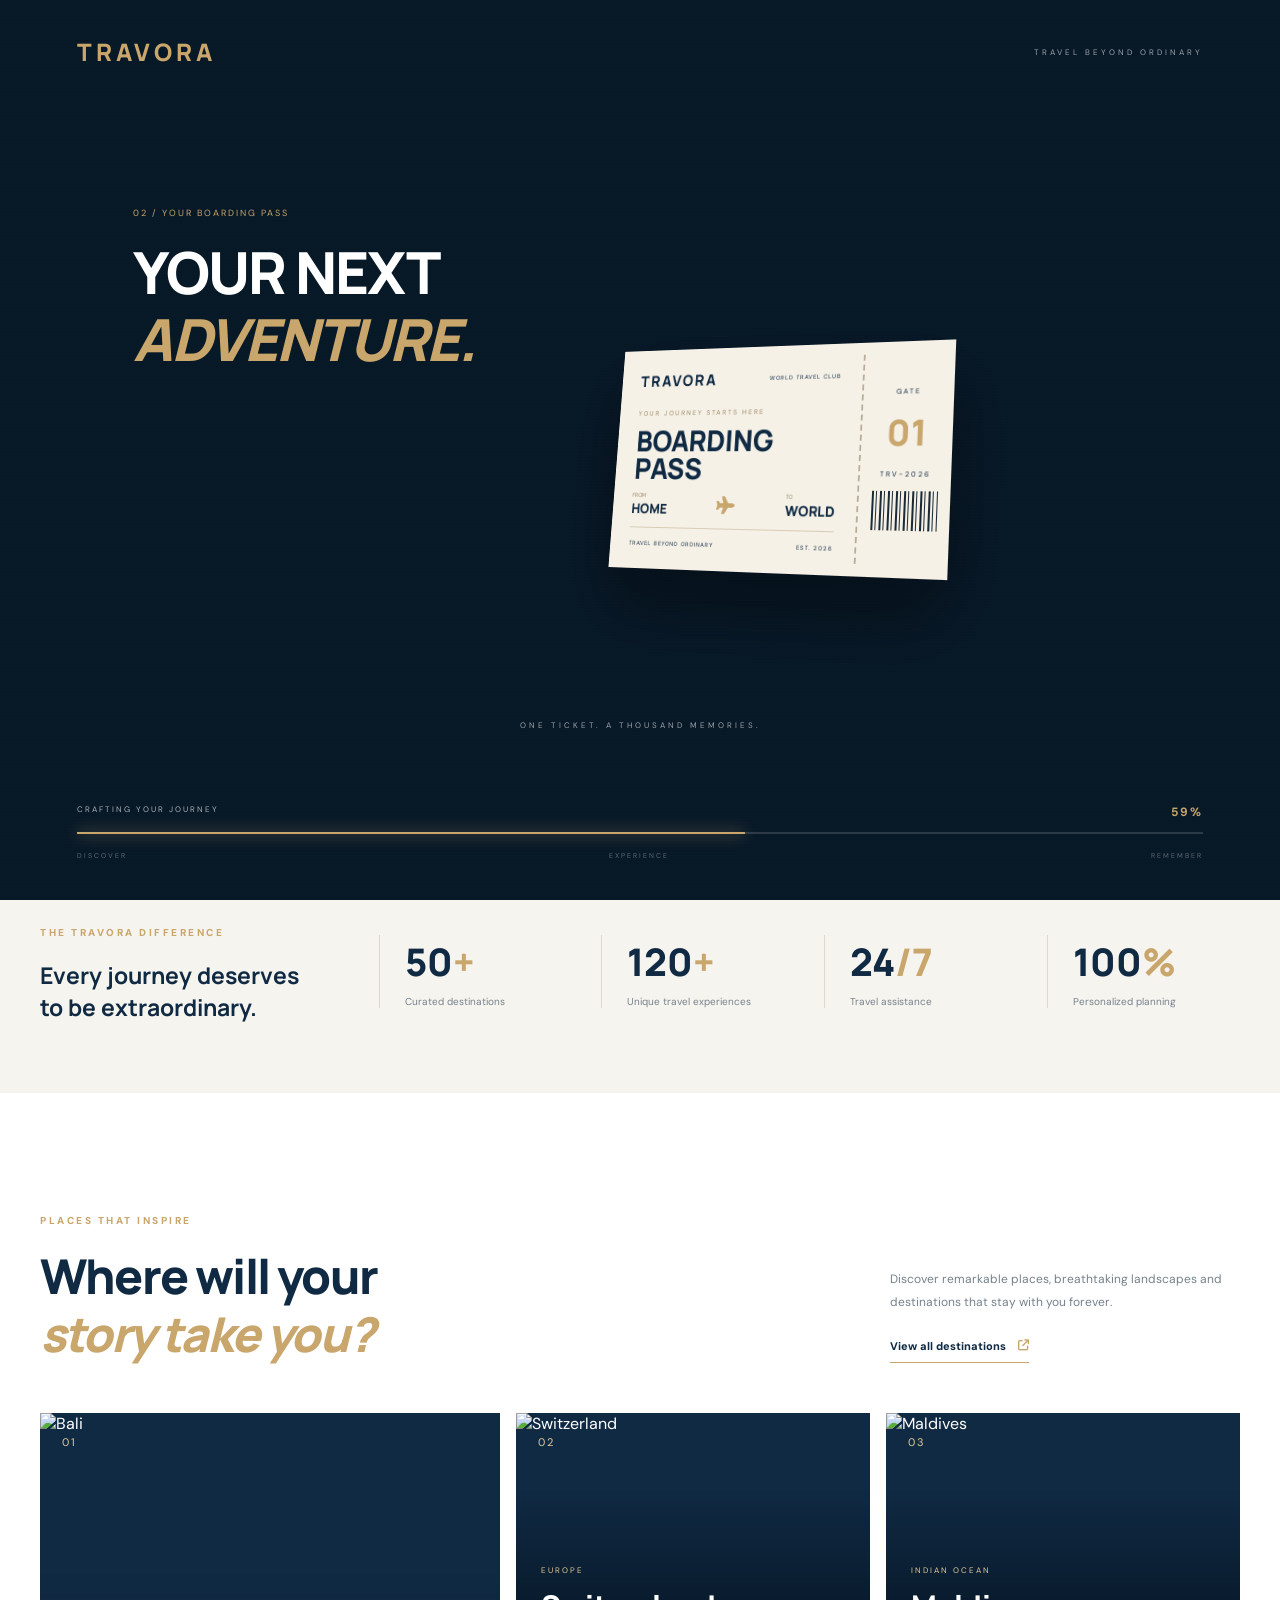
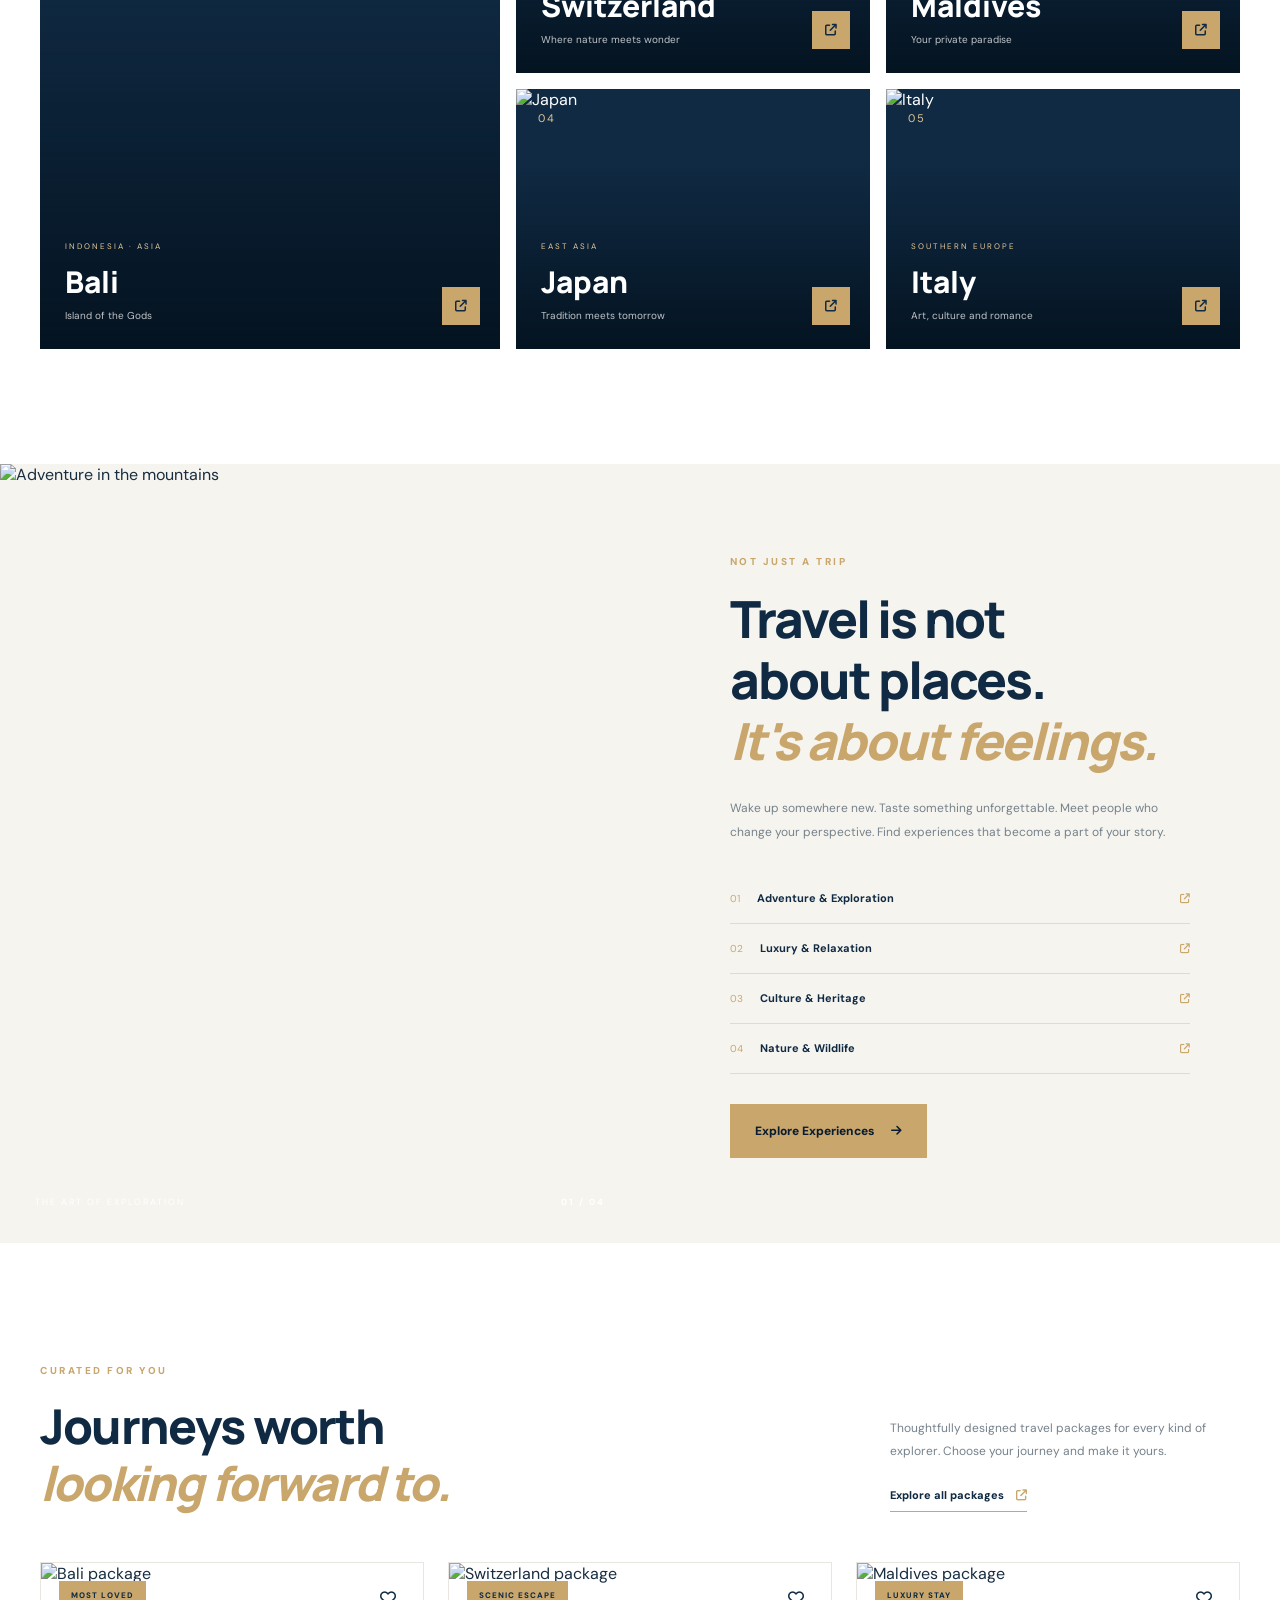
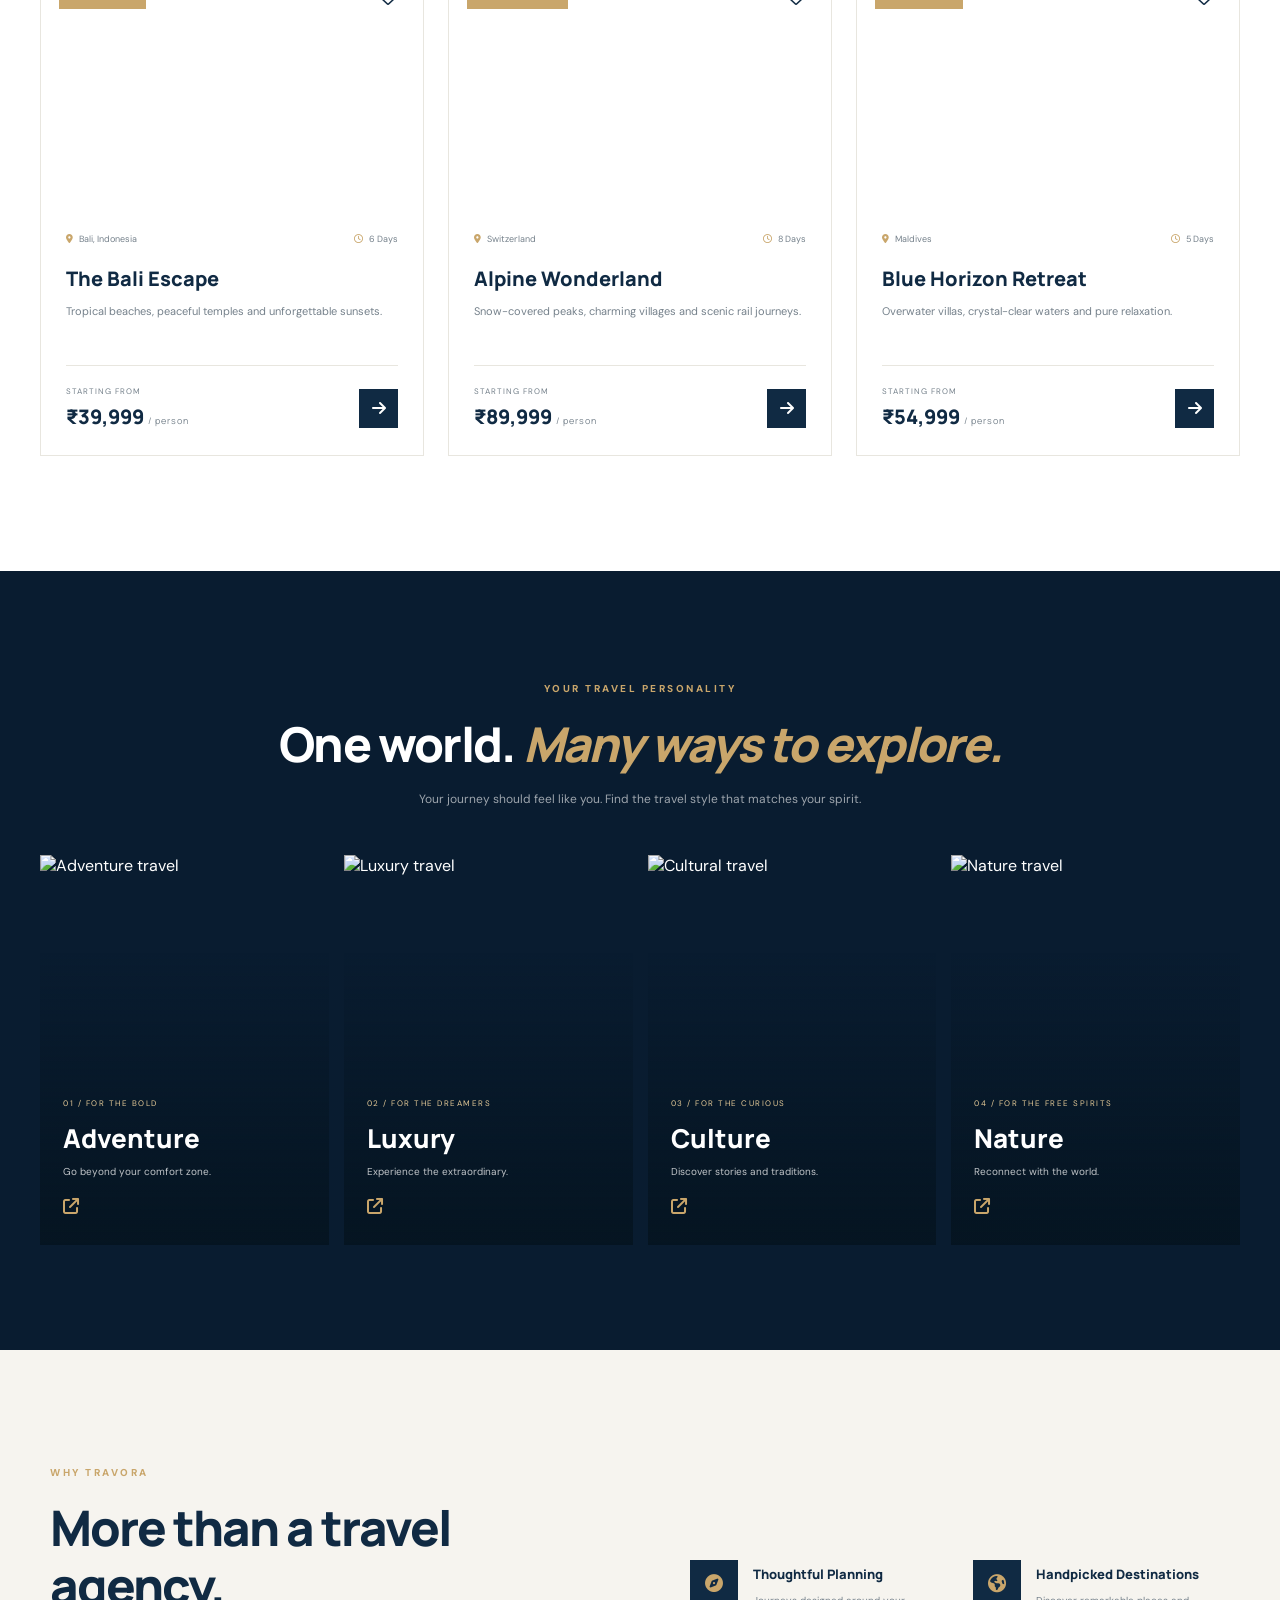
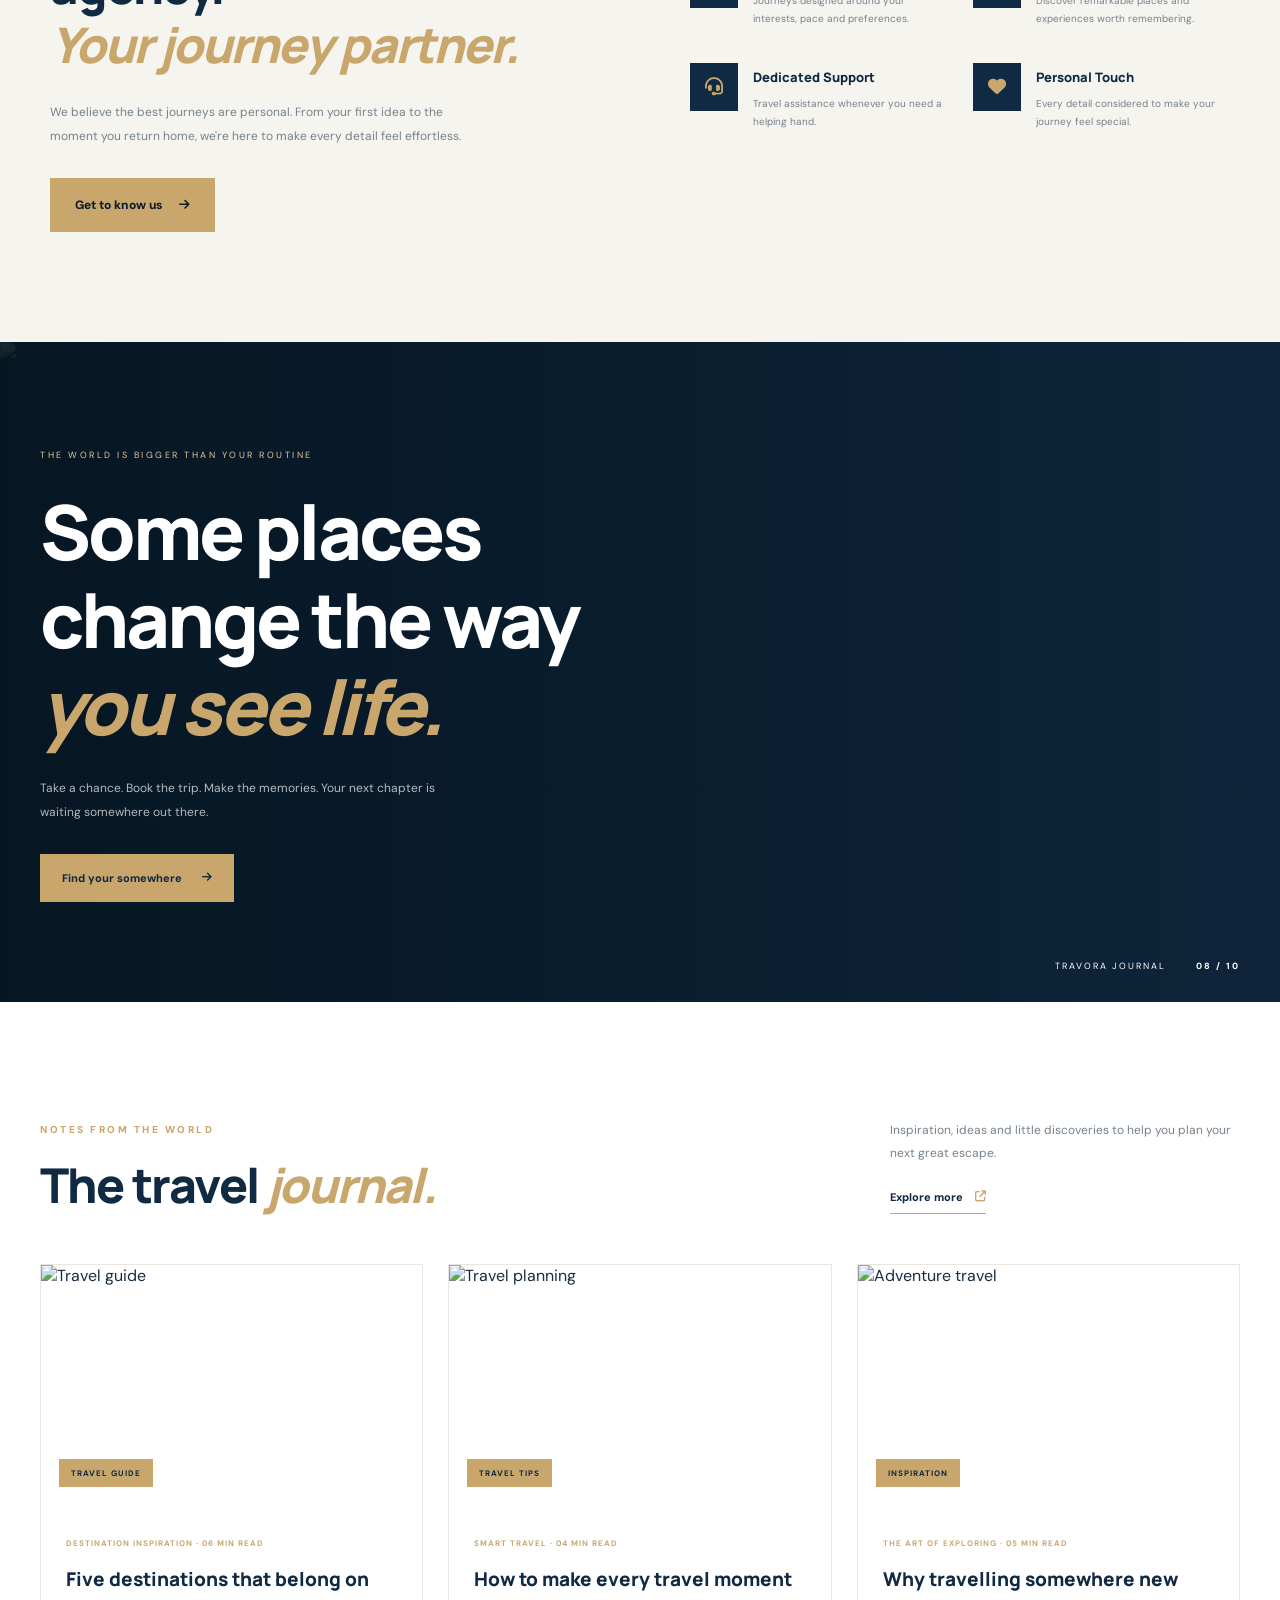
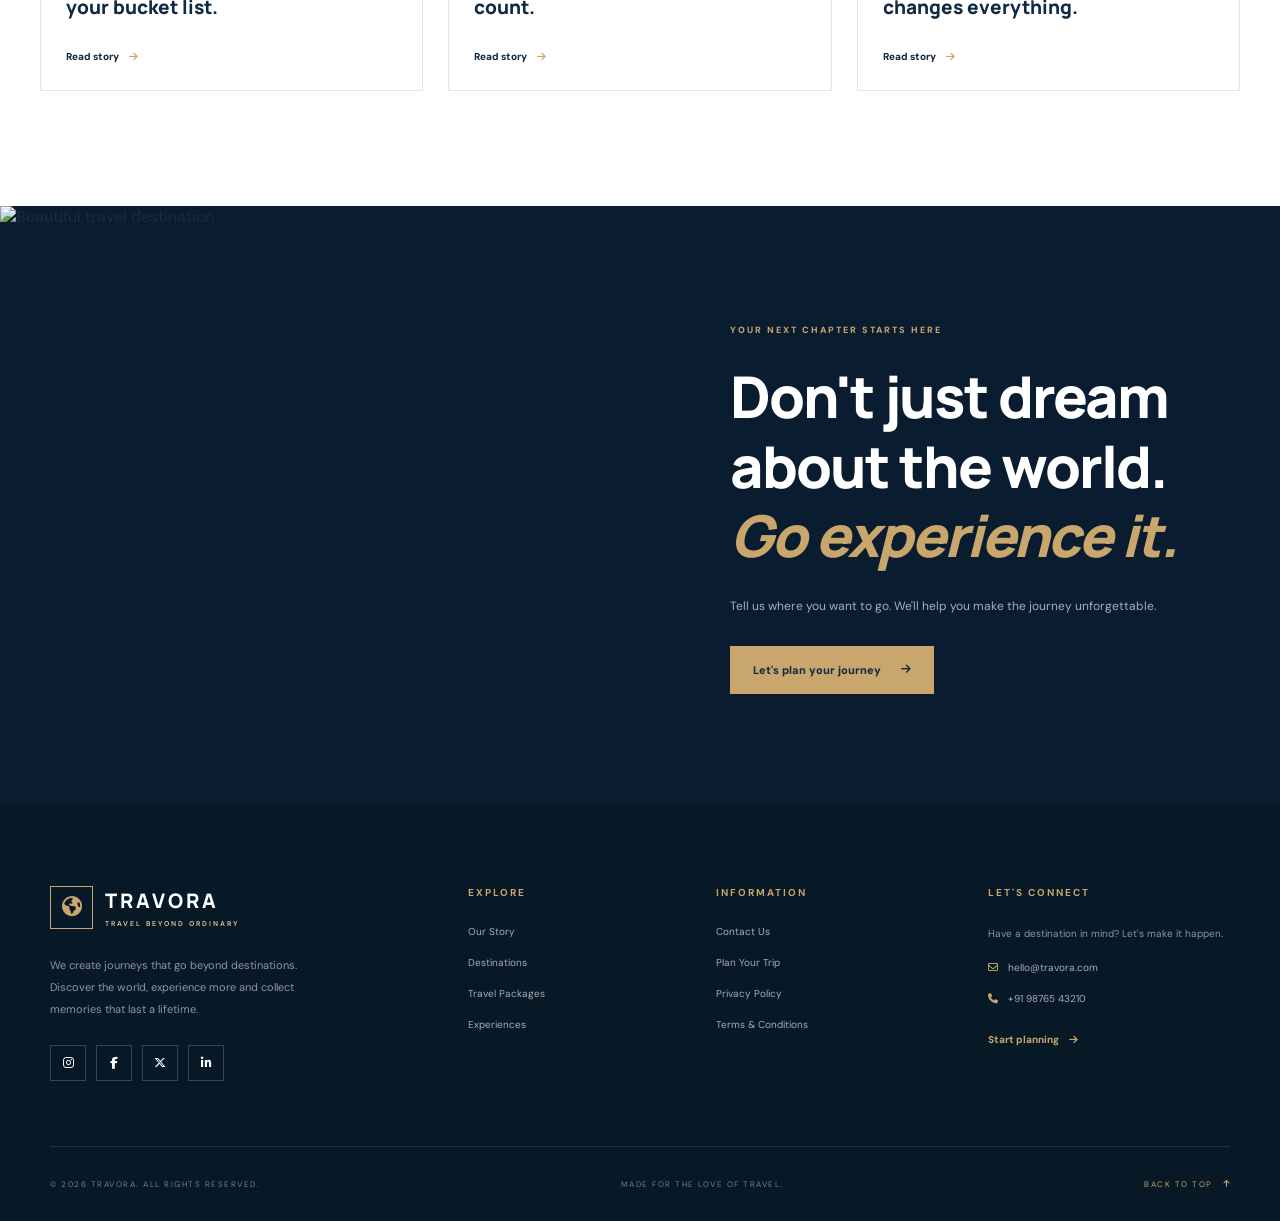
==== index.html @ 786e09c9 "first commit" ====
<!DOCTYPE html>
<html lang="en">

<head>
    <meta charset="UTF-8">
    <meta name="viewport" content="width=device-width, initial-scale=1.0">
    <meta name="description" content="TRAVORA — Discover extraordinary destinations, curated journeys and unforgettable travel experiences.">
    <meta name="theme-color" content="#102A43">

    <title>TRAVORA | Travel Beyond Ordinary</title>

    <!-- GOOGLE FONTS -->
    <link rel="preconnect" href="https://fonts.googleapis.com">
    <link rel="preconnect" href="https://fonts.gstatic.com" crossorigin>

    <link href="https://fonts.googleapis.com/css2?family=DM+Sans:wght@400;500;600;700;800&family=Manrope:wght@400;500;600;700;800&display=swap" rel="stylesheet">

    <!-- FONT AWESOME -->
    <link rel="stylesheet" href="https://cdnjs.cloudflare.com/ajax/libs/font-awesome/6.7.2/css/all.min.css">

    <!-- CSS -->
    <link rel="stylesheet" href="css/style.css">
    <link rel="stylesheet" href="css/responsive.css">
    <link rel="stylesheet" href="css/animation.css">
</head>

<body>


<!-- =====================================================
     TRAVORA — PURE CSS 3D CINEMATIC PRELOADER
====================================================== -->

<div class="travel-preloader" id="preloader">

    <div class="travel-preloader-noise"></div>

    <div class="travel-preloader-top">
        <strong>TRAVORA</strong>
        <span>TRAVEL BEYOND ORDINARY</span>
    </div>

    <div class="travel-preloader-stage">

        <!-- SCENE 01 : 3D AIRPLANE -->

        <div class="preloader-scene jet-scene scene-active">

            <div class="scene-caption">
                <span>01 / DEPARTURE</span>
                <h2>THE WORLD IS<br><em>CALLING YOU.</em></h2>
            </div>

            <div class="jet-3d-wrap">

                <div class="jet-3d">

                    <div class="jet-nose"></div>
                    <div class="jet-fuselage"></div>
                    <div class="jet-cockpit"></div>

                    <div class="jet-wing jet-wing-left"></div>
                    <div class="jet-wing jet-wing-right"></div>

                    <div class="jet-tail"></div>
                    <div class="jet-tail-wing"></div>

                    <div class="jet-engine jet-engine-left"></div>
                    <div class="jet-engine jet-engine-right"></div>

                    <div class="jet-window-row">
                        <span></span><span></span><span></span>
                        <span></span><span></span><span></span>
                        <span></span><span></span>
                    </div>

                </div>

                <div class="jet-shadow"></div>
                <div class="jet-light-trail"></div>

            </div>

            <div class="jet-scene-bottom">
                <span>PREPARING FOR TAKE OFF</span>
                <span>TRAVORA AIRWAYS</span>
            </div>

        </div>


        <!-- SCENE 02 : 3D BOARDING TICKET -->

        <div class="preloader-scene ticket-scene">

            <div class="ticket-scene-caption">
                <span>02 / YOUR BOARDING PASS</span>
                <h2>YOUR NEXT<br><em>ADVENTURE.</em></h2>
            </div>

            <div class="ticket-3d-wrap">

                <div class="ticket-3d">

                    <div class="ticket-main">

                        <div class="ticket-top">
                            <strong>TRAVORA</strong>
                            <span>WORLD TRAVEL CLUB</span>
                        </div>

                        <div class="ticket-heading">
                            <small>YOUR JOURNEY STARTS HERE</small>
                            <h3>BOARDING<br>PASS</h3>
                        </div>

                        <div class="ticket-route">

                            <div>
                                <small>FROM</small>
                                <strong>HOME</strong>
                            </div>

                            <div class="ticket-plane-icon">
                                <i class="fa-solid fa-plane"></i>
                            </div>

                            <div>
                                <small>TO</small>
                                <strong>WORLD</strong>
                            </div>

                        </div>

                        <div class="ticket-bottom">
                            <span>TRAVEL BEYOND ORDINARY</span>
                            <span>EST. 2026</span>
                        </div>

                    </div>

                    <div class="ticket-perforation"></div>

                    <div class="ticket-stub">
                        <span>GATE</span>
                        <strong>01</strong>
                        <span>TRV-2026</span>
                        <div class="ticket-barcode"></div>
                    </div>

                </div>

            </div>

            <div class="ticket-scene-bottom">
                <span>ONE TICKET. A THOUSAND MEMORIES.</span>
            </div>

        </div>


        <!-- SCENE 03 : CSS 3D MOUNTAINS -->

        <div class="preloader-scene mountain-scene">

            <div class="mountain-sky"></div>

            <div class="mountain-sun"></div>

            <div class="mountain-stars">
                <span></span><span></span><span></span>
                <span></span><span></span><span></span>
            </div>

            <div class="mountain-landscape">

                <div class="mountain-layer mountain-back">
                    <span class="mountain-peak peak-one"></span>
                    <span class="mountain-peak peak-two"></span>
                    <span class="mountain-peak peak-three"></span>
                </div>

                <div class="mountain-layer mountain-middle">
                    <span class="mountain-peak peak-four"></span>
                    <span class="mountain-peak peak-five"></span>
                    <span class="mountain-peak peak-six"></span>
                </div>

                <div class="mountain-layer mountain-front">
                    <span class="mountain-peak peak-seven"></span>
                    <span class="mountain-peak peak-eight"></span>
                </div>

                <div class="mountain-ground"></div>

            </div>

            <div class="mountain-final-copy">
                <span>03 / DESTINATION REACHED</span>
                <h2>EXPLORE THE<br><em>UNEXPLORED.</em></h2>
                <p>YOUR JOURNEY BEGINS NOW</p>
            </div>

        </div>

    </div>


    <!-- LOADER PROGRESS -->

    <div class="travel-loader-bottom">

        <div class="travel-loader-label">
            <span>CRAFTING YOUR JOURNEY</span>
            <strong><span id="preloaderPercentage">0</span>%</strong>
        </div>

        <div class="preloader-progress">
            <div class="preloader-progress-bar"></div>
        </div>

        <div class="travel-loader-footer">
            <span>DISCOVER</span>
            <span>EXPERIENCE</span>
            <span>REMEMBER</span>
        </div>

    </div>

</div>

<!-- =====================================================
     HEADER
====================================================== -->

<header class="main-header" id="mainHeader">

    <div class="header-inner">

        <a href="index.html" class="brand">
            <span class="brand-symbol">
                <i class="fa-solid fa-earth-americas"></i>
            </span>

            <span class="brand-name">
                TRAVORA
                <small>TRAVEL BEYOND ORDINARY</small>
            </span>
        </a>

        <nav class="desktop-nav">

            <a href="index.html" class="active">Home</a>
            <a href="about.html">About Us</a>
            <a href="packages.html">Packages</a>
            <a href="experiences.html">Experiences</a>
            <a href="contact.html">Contact</a>

        </nav>

        <div class="header-actions">

            <button class="login-trigger" id="loginModalOpen">
                <i class="fa-regular fa-user"></i>
                <span>Login</span>
            </button>

            <a href="contact.html" class="header-cta">
                Plan a Trip
                <i class="fa-solid fa-arrow-up-right-from-square"></i>
            </a>

        </div>

        <button class="mobile-menu-button"
                id="mobileMenuButton"
                aria-label="Open navigation">
            <i class="fa-solid fa-bars"></i>
        </button>

    </div>

</header>


<!-- MOBILE NAVIGATION -->

<div class="mobile-overlay" id="mobileOverlay"></div>

<aside class="mobile-drawer" id="mobileDrawer">

    <div class="drawer-header">

        <a href="index.html" class="brand">
            <span class="brand-symbol">
                <i class="fa-solid fa-earth-americas"></i>
            </span>
            <span class="brand-name">TRAVORA</span>
        </a>

        <button id="drawerClose" aria-label="Close menu">
            <i class="fa-solid fa-xmark"></i>
        </button>

    </div>

    <div class="drawer-label">EXPLORE TRAVORA</div>

    <nav class="drawer-nav">
        <a href="index.html">Home <i class="fa-solid fa-arrow-right"></i></a>
        <a href="about.html">About Us <i class="fa-solid fa-arrow-right"></i></a>
        <a href="packages.html">Packages <i class="fa-solid fa-arrow-right"></i></a>
        <a href="experiences.html">Experiences <i class="fa-solid fa-arrow-right"></i></a>
        <a href="contact.html">Contact <i class="fa-solid fa-arrow-right"></i></a>
    </nav>

    <button class="drawer-login" data-open-login>
        <i class="fa-regular fa-user"></i>
        Login to TRAVORA
    </button>

    <div class="drawer-footer">
        <span>FOLLOW YOUR WANDERLUST</span>
        <div>
            <a href="404.html"><i class="fa-brands fa-instagram"></i></a>
            <a href="404.html"><i class="fa-brands fa-facebook-f"></i></a>
            <a href="404.html"><i class="fa-brands fa-x-twitter"></i></a>
        </div>
    </div>

</aside>


<main>

<!-- =====================================================
     SECTION 01 : HERO
====================================================== -->

<section class="travel-hero" id="home">

    <div class="hero-background" id="heroBackground"></div>

    <div class="hero-container">

        <div class="hero-content reveal-left">

            <div class="hero-eyebrow">
                <span class="eyebrow-line"></span>
                <span>THE WORLD IS WAITING FOR YOU</span>
            </div>

            <h1 id="heroTitle">
                Discover places.<br>
                <span id="heroHighlight">Collect moments.</span>
            </h1>

            <p id="heroDescription">
                Escape the ordinary and explore extraordinary destinations.
                Your next unforgettable journey starts with TRAVORA.
            </p>

            <div class="hero-buttons">

                <a href="destinations.html" class="primary-btn">
                    Explore Destinations
                    <i class="fa-solid fa-arrow-right"></i>
                </a>

                <a href="packages.html" class="secondary-btn">
                    <span><i class="fa-solid fa-play"></i></span>
                    Discover Packages
                </a>

            </div>

            <div class="hero-trust">

                <div class="trust-avatars">
                    <img src="assets/images/traveler-01.jpg" alt="Traveler">
                    <img src="assets/images/traveler-02.jpg" alt="Traveler">
                    <img src="assets/images/traveler-03.jpg" alt="Traveler">
                    <span>+</span>
                </div>

                <div>
                    <strong>Travel memories that last</strong>
                    <small>Made for curious explorers</small>
                </div>

            </div>

        </div>


        <!-- RIGHT IMAGE CAROUSEL -->

        <div class="hero-carousel-area reveal-right">

            <div class="hero-carousel" id="heroCarousel">

                <article class="hero-slide active"
                         data-title="Discover places."
                         data-highlight="Collect moments."
                         data-description="Escape the ordinary and explore extraordinary destinations. Your next unforgettable journey starts with TRAVORA."
                         data-background="assets/images/travel-01.jpg">

                    <img src="assets/images/travel-01.jpg"
                         alt="Beautiful tropical destination">

                    <div class="slide-location">
                        <i class="fa-solid fa-location-dot"></i>
                        <span>Bali, Indonesia</span>
                    </div>

                </article>

                <article class="hero-slide"
                         data-title="Find your escape."
                         data-highlight="Feel the freedom."
                         data-description="From breathtaking mountains to peaceful coastlines, find the perfect place to reconnect with yourself."
                         data-background="assets/images/travel-02.jpg">

                    <img src="assets/images/travel-02.jpg"
                         alt="Mountain travel destination">

                    <div class="slide-location">
                        <i class="fa-solid fa-location-dot"></i>
                        <span>Swiss Alps, Switzerland</span>
                    </div>

                </article>

                <article class="hero-slide"
                         data-title="Chase horizons."
                         data-highlight="Live the story."
                         data-description="Discover hidden streets, rich cultures and unforgettable adventures around the globe."
                         data-background="assets/images/travel-03.jpg">

                    <img src="assets/images/travel-03.jpg"
                         alt="European city destination">

                    <div class="slide-location">
                        <i class="fa-solid fa-location-dot"></i>
                        <span>Santorini, Greece</span>
                    </div>

                </article>

                <article class="hero-slide"
                         data-title="Beyond the map."
                         data-highlight="Into adventure."
                         data-description="Take the road less travelled and experience the beauty of destinations you've only dreamed about."
                         data-background="assets/images/travel-04.jpg">

                    <img src="assets/images/travel-04.jpg"
                         alt="Adventure travel destination">

                    <div class="slide-location">
                        <i class="fa-solid fa-location-dot"></i>
                        <span>Dubai, UAE</span>
                    </div>

                </article>

                <article class="hero-slide"
                         data-title="Make every trip."
                         data-highlight="A beautiful story."
                         data-description="Let every sunrise, every journey and every new destination become a memory worth keeping."
                         data-background="assets/images/travel-05.jpg">

                    <img src="assets/images/travel-05.jpg"
                         alt="Beautiful coastal destination">

                    <div class="slide-location">
                        <i class="fa-solid fa-location-dot"></i>
                        <span>Amalfi Coast, Italy</span>
                    </div>

                </article>

            </div>


            <div class="carousel-controls">

                <div class="carousel-dots">

                    <button class="carousel-dot active" aria-label="Slide 1">
                        <span></span>
                    </button>

                    <button class="carousel-dot" aria-label="Slide 2">
                        <span></span>
                    </button>

                    <button class="carousel-dot" aria-label="Slide 3">
                        <span></span>
                    </button>

                    <button class="carousel-dot" aria-label="Slide 4">
                        <span></span>
                    </button>

                    <button class="carousel-dot" aria-label="Slide 5">
                        <span></span>
                    </button>

                </div>

                <div class="carousel-arrows">

                    <button id="carouselPrev" aria-label="Previous slide">
                        <i class="fa-solid fa-arrow-left"></i>
                    </button>

                    <button id="carouselNext" aria-label="Next slide">
                        <i class="fa-solid fa-arrow-right"></i>
                    </button>

                </div>

                <span class="carousel-counter" id="carouselCounter">
                    01 / 05
                </span>

            </div>

            <div class="hero-side-note">
                <span>TRAVEL IS THE ONLY THING</span>
                <span>YOU BUY THAT MAKES YOU RICHER.</span>
            </div>

        </div>

    </div>


    <div class="hero-bottom">

        <span>SCROLL TO EXPLORE</span>

        <div class="scroll-indicator">
            <span></span>
        </div>

        <span>01 — 10</span>

    </div>

</section>


<!-- =====================================================
     SECTION 02 : TRUST / STATS
====================================================== -->

<section class="travel-stats">

    <div class="stats-container">

        <div class="stats-intro reveal">
            <span class="section-kicker">THE TRAVORA DIFFERENCE</span>
            <h2>Every journey deserves<br>to be extraordinary.</h2>
        </div>

        <div class="stat-item reveal">
            <strong>50<span>+</span></strong>
            <p>Curated destinations</p>
        </div>

        <div class="stat-item reveal">
            <strong>120<span>+</span></strong>
            <p>Unique travel experiences</p>
        </div>

        <div class="stat-item reveal">
            <strong>24<span>/7</span></strong>
            <p>Travel assistance</p>
        </div>

        <div class="stat-item reveal">
            <strong>100<span>%</span></strong>
            <p>Personalized planning</p>
        </div>

    </div>

</section>


<!-- =====================================================
     SECTION 03 : DESTINATIONS
====================================================== -->

<section class="destinations-section" id="destinations">

    <div class="section-container">

        <div class="section-heading reveal">

            <div>
                <span class="section-kicker">PLACES THAT INSPIRE</span>
                <h2>Where will your<br><span>story take you?</span></h2>
            </div>

            <div class="section-heading-right">
                <p>
                    Discover remarkable places, breathtaking landscapes
                    and destinations that stay with you forever.
                </p>

                <a href="destinations.html" class="text-link">
                    View all destinations
                    <i class="fa-solid fa-arrow-up-right-from-square"></i>
                </a>
            </div>

        </div>


        <div class="destination-grid">

            <a href="destinations.html" class="destination-card destination-large reveal">

                <img src="assets/images/destination-bali.jpg" alt="Bali">

                <div class="destination-number">01</div>

                <div class="destination-info">
                    <span>INDONESIA · ASIA</span>
                    <h3>Bali</h3>
                    <p>Island of the Gods</p>
                </div>

                <span class="destination-arrow">
                    <i class="fa-solid fa-arrow-up-right-from-square"></i>
                </span>

            </a>


            <a href="destinations.html" class="destination-card reveal">

                <img src="assets/images/destination-switzerland.jpg" alt="Switzerland">

                <div class="destination-number">02</div>

                <div class="destination-info">
                    <span>EUROPE</span>
                    <h3>Switzerland</h3>
                    <p>Where nature meets wonder</p>
                </div>

                <span class="destination-arrow">
                    <i class="fa-solid fa-arrow-up-right-from-square"></i>
                </span>

            </a>


            <a href="destinations.html" class="destination-card reveal">

                <img src="assets/images/destination-maldives.jpg" alt="Maldives">

                <div class="destination-number">03</div>

                <div class="destination-info">
                    <span>INDIAN OCEAN</span>
                    <h3>Maldives</h3>
                    <p>Your private paradise</p>
                </div>

                <span class="destination-arrow">
                    <i class="fa-solid fa-arrow-up-right-from-square"></i>
                </span>

            </a>


            <a href="destinations.html" class="destination-card reveal">

                <img src="assets/images/destination-japan.jpg" alt="Japan">

                <div class="destination-number">04</div>

                <div class="destination-info">
                    <span>EAST ASIA</span>
                    <h3>Japan</h3>
                    <p>Tradition meets tomorrow</p>
                </div>

                <span class="destination-arrow">
                    <i class="fa-solid fa-arrow-up-right-from-square"></i>
                </span>

            </a>


            <a href="destinations.html" class="destination-card reveal">

                <img src="assets/images/destination-italy.jpg" alt="Italy">

                <div class="destination-number">05</div>

                <div class="destination-info">
                    <span>SOUTHERN EUROPE</span>
                    <h3>Italy</h3>
                    <p>Art, culture and romance</p>
                </div>

                <span class="destination-arrow">
                    <i class="fa-solid fa-arrow-up-right-from-square"></i>
                </span>

            </a>

        </div>

    </div>

</section>


<!-- =====================================================
     SECTION 04 : FEATURED EXPERIENCE
====================================================== -->

<section class="experience-section" id="experiences">

    <div class="experience-image reveal-left">

        <img src="assets/images/experience-adventure.jpg"
             alt="Adventure in the mountains">

        <div class="experience-image-label">
            <span>THE ART OF EXPLORATION</span>
            <strong>01 / 04</strong>
        </div>

    </div>


    <div class="experience-content reveal-right">

        <span class="section-kicker">NOT JUST A TRIP</span>

        <h2>Travel is not<br>about places.<br><span>It's about feelings.</span></h2>

        <p>
            Wake up somewhere new. Taste something unforgettable.
            Meet people who change your perspective. Find experiences
            that become a part of your story.
        </p>

        <div class="experience-list">

            <div>
                <span>01</span>
                <strong>Adventure & Exploration</strong>
                <i class="fa-solid fa-arrow-up-right-from-square"></i>
            </div>

            <div>
                <span>02</span>
                <strong>Luxury & Relaxation</strong>
                <i class="fa-solid fa-arrow-up-right-from-square"></i>
            </div>

            <div>
                <span>03</span>
                <strong>Culture & Heritage</strong>
                <i class="fa-solid fa-arrow-up-right-from-square"></i>
            </div>

            <div>
                <span>04</span>
                <strong>Nature & Wildlife</strong>
                <i class="fa-solid fa-arrow-up-right-from-square"></i>
            </div>

        </div>

        <a href="experiences.html" class="primary-btn">
            Explore Experiences
            <i class="fa-solid fa-arrow-right"></i>
        </a>

    </div>

</section>


<!-- =====================================================
     SECTION 05 : TRAVEL PACKAGES
====================================================== -->

<section class="packages-section" id="packages">

    <div class="section-container">

        <div class="section-heading reveal">

            <div>
                <span class="section-kicker">CURATED FOR YOU</span>
                <h2>Journeys worth<br><span>looking forward to.</span></h2>
            </div>

            <div class="section-heading-right">
                <p>
                    Thoughtfully designed travel packages for every kind
                    of explorer. Choose your journey and make it yours.
                </p>

                <a href="packages.html" class="text-link">
                    Explore all packages
                    <i class="fa-solid fa-arrow-up-right-from-square"></i>
                </a>
            </div>

        </div>


        <div class="package-grid">

            <article class="package-card reveal">

                <div class="package-image">

                    <img src="assets/images/package-bali.jpg" alt="Bali package">

                    <span class="package-tag">MOST LOVED</span>

                    <button class="package-save" aria-label="View package">
                        <i class="fa-regular fa-heart"></i>
                    </button>

                </div>

                <div class="package-details">

                    <div class="package-meta">
                        <span><i class="fa-solid fa-location-dot"></i> Bali, Indonesia</span>
                        <span><i class="fa-regular fa-clock"></i> 6 Days</span>
                    </div>

                    <h3>The Bali Escape</h3>

                    <p>
                        Tropical beaches, peaceful temples and unforgettable sunsets.
                    </p>

                    <div class="package-bottom">
                        <div>
                            <small>STARTING FROM</small>
                            <strong>₹39,999 <small>/ person</small></strong>
                        </div>

                        <a href="packages.html" aria-label="Explore Bali package">
                            <i class="fa-solid fa-arrow-right"></i>
                        </a>
                    </div>

                </div>

            </article>


            <article class="package-card reveal">

                <div class="package-image">

                    <img src="assets/images/package-switzerland.jpg" alt="Switzerland package">

                    <span class="package-tag">SCENIC ESCAPE</span>

                    <button class="package-save" aria-label="View package">
                        <i class="fa-regular fa-heart"></i>
                    </button>

                </div>

                <div class="package-details">

                    <div class="package-meta">
                        <span><i class="fa-solid fa-location-dot"></i> Switzerland</span>
                        <span><i class="fa-regular fa-clock"></i> 8 Days</span>
                    </div>

                    <h3>Alpine Wonderland</h3>

                    <p>
                        Snow-covered peaks, charming villages and scenic rail journeys.
                    </p>

                    <div class="package-bottom">
                        <div>
                            <small>STARTING FROM</small>
                            <strong>₹89,999 <small>/ person</small></strong>
                        </div>

                        <a href="packages.html" aria-label="Explore Switzerland package">
                            <i class="fa-solid fa-arrow-right"></i>
                        </a>
                    </div>

                </div>

            </article>


            <article class="package-card reveal">

                <div class="package-image">

                    <img src="assets/images/package-maldives.jpg" alt="Maldives package">

                    <span class="package-tag">LUXURY STAY</span>

                    <button class="package-save" aria-label="View package">
                        <i class="fa-regular fa-heart"></i>
                    </button>

                </div>

                <div class="package-details">

                    <div class="package-meta">
                        <span><i class="fa-solid fa-location-dot"></i> Maldives</span>
                        <span><i class="fa-regular fa-clock"></i> 5 Days</span>
                    </div>

                    <h3>Blue Horizon Retreat</h3>

                    <p>
                        Overwater villas, crystal-clear waters and pure relaxation.
                    </p>

                    <div class="package-bottom">
                        <div>
                            <small>STARTING FROM</small>
                            <strong>₹54,999 <small>/ person</small></strong>
                        </div>

                        <a href="packages.html" aria-label="Explore Maldives package">
                            <i class="fa-solid fa-arrow-right"></i>
                        </a>
                    </div>

                </div>

            </article>

        </div>

    </div>

</section>


<!-- =====================================================
     SECTION 06 : TRAVEL STYLE
====================================================== -->

<section class="travel-style-section">

    <div class="section-container">

        <div class="style-heading reveal">
            <span class="section-kicker">YOUR TRAVEL PERSONALITY</span>
            <h2>One world. <span>Many ways to explore.</span></h2>
            <p>
                Your journey should feel like you. Find the travel style
                that matches your spirit.
            </p>
        </div>


        <div class="travel-style-grid">

            <a href="experiences.html" class="style-card reveal">

                <img src="assets/images/style-adventure.jpg" alt="Adventure travel">

                <div class="style-card-content">
                    <span>01 / FOR THE BOLD</span>
                    <h3>Adventure</h3>
                    <p>Go beyond your comfort zone.</p>
                    <i class="fa-solid fa-arrow-up-right-from-square"></i>
                </div>

            </a>


            <a href="experiences.html" class="style-card reveal">

                <img src="assets/images/style-luxury.jpg" alt="Luxury travel">

                <div class="style-card-content">
                    <span>02 / FOR THE DREAMERS</span>
                    <h3>Luxury</h3>
                    <p>Experience the extraordinary.</p>
                    <i class="fa-solid fa-arrow-up-right-from-square"></i>
                </div>

            </a>


            <a href="experiences.html" class="style-card reveal">

                <img src="assets/images/style-culture.jpg" alt="Cultural travel">

                <div class="style-card-content">
                    <span>03 / FOR THE CURIOUS</span>
                    <h3>Culture</h3>
                    <p>Discover stories and traditions.</p>
                    <i class="fa-solid fa-arrow-up-right-from-square"></i>
                </div>

            </a>


            <a href="experiences.html" class="style-card reveal">

                <img src="assets/images/style-nature.jpg" alt="Nature travel">

                <div class="style-card-content">
                    <span>04 / FOR THE FREE SPIRITS</span>
                    <h3>Nature</h3>
                    <p>Reconnect with the world.</p>
                    <i class="fa-solid fa-arrow-up-right-from-square"></i>
                </div>

            </a>

        </div>

    </div>

</section>


<!-- =====================================================
     SECTION 07 : WHY TRAVORA
====================================================== -->

<section class="why-travora-section">

    <div class="why-container">

        <div class="why-content reveal-left">

            <span class="section-kicker">WHY TRAVORA</span>

            <h2>More than a travel agency.<br><span>Your journey partner.</span></h2>

            <p>
                We believe the best journeys are personal. From your first
                idea to the moment you return home, we're here to make
                every detail feel effortless.
            </p>

            <a href="about.html" class="primary-btn">
                Get to know us
                <i class="fa-solid fa-arrow-right"></i>
            </a>

        </div>


        <div class="why-features">

            <div class="why-feature reveal">
                <div class="why-icon">
                    <i class="fa-solid fa-compass"></i>
                </div>

                <div>
                    <h3>Thoughtful Planning</h3>
                    <p>Journeys designed around your interests, pace and preferences.</p>
                </div>
            </div>


            <div class="why-feature reveal">
                <div class="why-icon">
                    <i class="fa-solid fa-earth-americas"></i>
                </div>

                <div>
                    <h3>Handpicked Destinations</h3>
                    <p>Discover remarkable places and experiences worth remembering.</p>
                </div>
            </div>


            <div class="why-feature reveal">
                <div class="why-icon">
                    <i class="fa-solid fa-headset"></i>
                </div>

                <div>
                    <h3>Dedicated Support</h3>
                    <p>Travel assistance whenever you need a helping hand.</p>
                </div>
            </div>


            <div class="why-feature reveal">
                <div class="why-icon">
                    <i class="fa-solid fa-heart"></i>
                </div>

                <div>
                    <h3>Personal Touch</h3>
                    <p>Every detail considered to make your journey feel special.</p>
                </div>
            </div>

        </div>

    </div>

</section>


<!-- =====================================================
     SECTION 08 : TRAVEL INSPIRATION
====================================================== -->

<section class="inspiration-section">

    <div class="inspiration-image">

        <img src="assets/images/travel-inspiration.jpg"
             alt="Traveler enjoying a beautiful landscape">

        <div class="inspiration-overlay"></div>

        <div class="inspiration-content reveal">

            <span>THE WORLD IS BIGGER THAN YOUR ROUTINE</span>

            <h2>Some places<br>change the way<br><em>you see life.</em></h2>

            <p>
                Take a chance. Book the trip. Make the memories.
                Your next chapter is waiting somewhere out there.
            </p>

            <a href="destinations.html" class="inspiration-btn">
                Find your somewhere
                <i class="fa-solid fa-arrow-right"></i>
            </a>

        </div>

        <div class="inspiration-index">
            <span>TRAVORA JOURNAL</span>
            <strong>08 / 10</strong>
        </div>

    </div>

</section>


<!-- =====================================================
     SECTION 09 : TRAVEL JOURNAL
====================================================== -->

<section class="journal-section">

    <div class="section-container">

        <div class="section-heading reveal">

            <div>
                <span class="section-kicker">NOTES FROM THE WORLD</span>
                <h2>The travel <span>journal.</span></h2>
            </div>

            <div class="section-heading-right">
                <p>
                    Inspiration, ideas and little discoveries to help
                    you plan your next great escape.
                </p>

                <a href="experiences.html" class="text-link">
                    Explore more
                    <i class="fa-solid fa-arrow-up-right-from-square"></i>
                </a>
            </div>

        </div>


        <div class="journal-grid">

            <article class="journal-card reveal">

                <a href="experiences.html" class="journal-image">
                    <img src="assets/images/journal-01.jpg" alt="Travel guide">
                    <span>TRAVEL GUIDE</span>
                </a>

                <div class="journal-details">
                    <small>DESTINATION INSPIRATION · 06 MIN READ</small>
                    <h3>Five destinations that belong on your bucket list.</h3>
                    <a href="experiences.html">
                        Read story <i class="fa-solid fa-arrow-right"></i>
                    </a>
                </div>

            </article>


            <article class="journal-card reveal">

                <a href="experiences.html" class="journal-image">
                    <img src="assets/images/journal-02.jpg" alt="Travel planning">
                    <span>TRAVEL TIPS</span>
                </a>

                <div class="journal-details">
                    <small>SMART TRAVEL · 04 MIN READ</small>
                    <h3>How to make every travel moment count.</h3>
                    <a href="experiences.html">
                        Read story <i class="fa-solid fa-arrow-right"></i>
                    </a>
                </div>

            </article>


            <article class="journal-card reveal">

                <a href="experiences.html" class="journal-image">
                    <img src="assets/images/journal-03.jpg" alt="Adventure travel">
                    <span>INSPIRATION</span>
                </a>

                <div class="journal-details">
                    <small>THE ART OF EXPLORING · 05 MIN READ</small>
                    <h3>Why travelling somewhere new changes everything.</h3>
                    <a href="experiences.html">
                        Read story <i class="fa-solid fa-arrow-right"></i>
                    </a>
                </div>

            </article>

        </div>

    </div>

</section>


<!-- =====================================================
     SECTION 10 : CTA
====================================================== -->

<section class="final-cta-section">

    <div class="cta-image">
        <img src="assets/images/cta-travel.jpg" alt="Beautiful travel destination">
    </div>

    <div class="cta-content reveal">

        <span>YOUR NEXT CHAPTER STARTS HERE</span>

        <h2>Don't just dream<br>about the world.<br><em>Go experience it.</em></h2>

        <p>
            Tell us where you want to go. We'll help you make
            the journey unforgettable.
        </p>

        <a href="contact.html" class="cta-button">
            Let's plan your journey
            <i class="fa-solid fa-arrow-right"></i>
        </a>

    </div>

</section>

</main>


<!-- =====================================================
     FOOTER
====================================================== -->

<footer class="main-footer">

    <div class="footer-main">

        <div class="footer-brand">

            <a href="index.html" class="brand footer-logo">
                <span class="brand-symbol">
                    <i class="fa-solid fa-earth-americas"></i>
                </span>

                <span class="brand-name">
                    TRAVORA
                    <small>TRAVEL BEYOND ORDINARY</small>
                </span>
            </a>

            <p>
                We create journeys that go beyond destinations.
                Discover the world, experience more and collect
                memories that last a lifetime.
            </p>

            <div class="footer-socials">
                <a href="404.html" aria-label="Instagram"><i class="fa-brands fa-instagram"></i></a>
                <a href="404.html" aria-label="Facebook"><i class="fa-brands fa-facebook-f"></i></a>
                <a href="404.html" aria-label="X"><i class="fa-brands fa-x-twitter"></i></a>
                <a href="404.html" aria-label="LinkedIn"><i class="fa-brands fa-linkedin-in"></i></a>
            </div>

        </div>


        <div class="footer-column">
            <h4>EXPLORE</h4>
            <a href="about.html">Our Story</a>
            <a href="destinations.html">Destinations</a>
            <a href="packages.html">Travel Packages</a>
            <a href="experiences.html">Experiences</a>
        </div>


        <div class="footer-column">
            <h4>INFORMATION</h4>
            <a href="contact.html">Contact Us</a>
            <a href="contact.html">Plan Your Trip</a>
            <a href="404.html">Privacy Policy</a>
            <a href="404.html">Terms & Conditions</a>
        </div>


        <div class="footer-contact">
            <h4>LET'S CONNECT</h4>

            <p>Have a destination in mind? Let's make it happen.</p>

            <a href="mailto:hello@travora.com">
                <i class="fa-regular fa-envelope"></i>
                hello@travora.com
            </a>

            <a href="tel:+919876543210">
                <i class="fa-solid fa-phone"></i>
                +91 98765 43210
            </a>

            <a href="contact.html" class="footer-contact-link">
                Start planning
                <i class="fa-solid fa-arrow-right"></i>
            </a>
        </div>

    </div>


    <div class="footer-bottom">

        <span>© 2026 TRAVORA. ALL RIGHTS RESERVED.</span>

        <span>MADE FOR THE LOVE OF TRAVEL.</span>

        <a href="#home">
            BACK TO TOP
            <i class="fa-solid fa-arrow-up"></i>
        </a>

    </div>

</footer>


<!-- =====================================================
     LOGIN MODAL WITH 3D DOOR SCENE
====================================================== -->

<div class="login-modal" id="loginModal" aria-hidden="true">

    <div class="login-modal-overlay" id="loginModalOverlay"></div>

    <div class="login-modal-content" role="dialog" aria-modal="true" aria-labelledby="loginTitle">

        <button class="login-modal-close" id="loginModalClose" aria-label="Close login">
            <i class="fa-solid fa-xmark"></i>
        </button>


        <!-- 3D DOOR VISUAL -->

        <div class="login-door-scene" id="loginDoorScene">

            <div class="login-door-frame">

                <div class="login-door-left">
                    <div class="door-brand">TRAVORA</div>
                    <span class="door-handle"></span>
                </div>

                <div class="login-door-right">
                    <div class="door-brand">WELCOME</div>
                    <span class="door-handle"></span>
                </div>

            </div>

            <div class="door-background">
                <img src="assets/images/login-travel.jpg" alt="Travel landscape">
            </div>

        </div>


        <div class="login-form-area">

            <div class="login-heading">
                <span class="section-kicker">WELCOME BACK</span>
                <h2 id="loginTitle">Your journey<br>continues here.</h2>
                <p>Sign in to access your TRAVORA account.</p>
            </div>


            <div class="login-tabs">

                <button class="login-tab active" id="userLoginTab" type="button">
                    <i class="fa-regular fa-user"></i>
                    User Login
                </button>

                <button class="login-tab" id="adminLoginTab" type="button">
                    <i class="fa-solid fa-shield-halved"></i>
                    Admin Login
                </button>

            </div>


            <!-- USER LOGIN -->

            <form id="userLoginForm" class="login-form">

                <label for="userEmail">Email Address</label>

                <div class="login-input">
                    <i class="fa-regular fa-envelope"></i>
                    <input type="email" id="userEmail" placeholder="Enter your email" required>
                </div>


                <label for="userPassword">Password</label>

                <div class="login-input">
                    <i class="fa-solid fa-lock"></i>
                    <input type="password" id="userPassword" placeholder="Enter your password" required>

                    <button type="button" data-toggle-password="userPassword" aria-label="Toggle password">
                        <i class="fa-regular fa-eye"></i>
                    </button>
                </div>


                <div class="login-options">
                    <label class="remember-option">
                        <input type="checkbox">
                        Remember me
                    </label>

                    <a href="404.html">Forgot password?</a>
                </div>


                <button type="submit" class="login-submit">
                    Sign In
                    <i class="fa-solid fa-arrow-right"></i>
                </button>

                <p class="login-message" id="userLoginMessage"></p>

            </form>


            <!-- ADMIN LOGIN -->

            <form id="adminLoginForm" class="login-form" hidden>

                <label for="adminEmail">Admin Email</label>

                <div class="login-input">
                    <i class="fa-regular fa-envelope"></i>
                    <input type="email" id="adminEmail" placeholder="Enter admin email" required>
                </div>


                <label for="adminPassword">Password</label>

                <div class="login-input">
                    <i class="fa-solid fa-lock"></i>
                    <input type="password" id="adminPassword" placeholder="Enter admin password" required>

                    <button type="button" data-toggle-password="adminPassword" aria-label="Toggle password">
                        <i class="fa-regular fa-eye"></i>
                    </button>
                </div>


                <button type="submit" class="login-submit">
                    Admin Sign In
                    <i class="fa-solid fa-arrow-right"></i>
                </button>

                <p class="login-message" id="adminLoginMessage"></p>

            </form>


            <div class="login-bottom-note">
                <i class="fa-solid fa-shield-halved"></i>
                Secure access to your travel dashboard
            </div>

        </div>

    </div>

</div>


<!-- =====================================================
     SCRIPTS
====================================================== -->

<script src="js/main.js"></script>

</body>
</html>
---- css/style.css ----
@import url('https://fonts.googleapis.com/css2?family=DM+Sans:wght@400;500;600;700;800&family=Manrope:wght@400;500;600;700;800&display=swap');

:root {
    --navy: #102a43;
    --navy-dark: #091c30;
    --navy-light: #193e5c;
    --gold: #c9a66b;
    --gold-light: #e4c997;
    --cream: #f6f4ef;
    --white: #fff;
    --text: #182d40;
    --muted: #75818b;
    --border: #e8e6df;
    --font: 'DM Sans', sans-serif;
    --heading: 'Manrope', sans-serif;
    --container: 1280px;
    --transition: .35s ease;
}

* {
    margin: 0;
    padding: 0;
    box-sizing: border-box;
}

html {
    scroll-behavior: smooth;
    scroll-padding-top: 100px;
}

body {
    font-family: var(--font);
    background: #fff;
    color: var(--text);
    overflow-x: hidden;
}

body.menu-open,
body.modal-open {
    overflow: hidden;
}

img {
    display: block;
    width: 100%;
    object-fit: cover;
}

a {
    text-decoration: none;
    color: inherit;
}

button,
input {
    font: inherit;
}

button {
    cursor: pointer;
}

button:focus-visible,
a:focus-visible,
input:focus-visible {
    outline: 2px solid var(--gold);
    outline-offset: 4px;
}

.section-container {
    width: min(var(--container), calc(100% - 80px));
    margin-inline: auto;
}

.section-kicker {
    display: inline-block;
    color: var(--gold);
    font-size: 10px;
    font-weight: 800;
    letter-spacing: 2.5px;
    text-transform: uppercase;
    margin-bottom: 20px;
}

.primary-btn,
.secondary-btn {
    min-height: 54px;
    padding: 0 25px;
    display: inline-flex;
    justify-content: center;
    align-items: center;
    gap: 17px;
    font-size: 12px;
    font-weight: 800;
    transition: var(--transition);
}

.primary-btn {
    background: var(--gold);
    color: var(--navy-dark);
}

.primary-btn:hover {
    background: var(--navy);
    color: #fff;
    transform: translateY(-4px);
}

.secondary-btn {
    color: #fff;
    border: 1px solid rgba(255,255,255,.45);
}

.secondary-btn:hover {
    background: #fff;
    color: var(--navy);
}

.secondary-btn span {
    width: 30px;
    height: 30px;
    border: 1px solid var(--gold);
    border-radius: 50%;
    display: grid;
    place-items: center;
    color: var(--gold);
}

.text-link {
    display: inline-flex;
    align-items: center;
    gap: 12px;
    font-size: 11px;
    font-weight: 800;
    color: var(--navy);
    border-bottom: 1px solid var(--gold);
    padding-bottom: 9px;
}

.text-link i {
    color: var(--gold);
    transition: var(--transition);
}

.text-link:hover i {
    transform: translate(4px,-4px);
}

/* HEADER */

.main-header {
    position: absolute;
    z-index: 100;
    top: 0;
    left: 0;
    width: 100%;
    background: rgba(10,30,48,.35);
    border-bottom: 1px solid rgba(255,255,255,.12);
    transition: .4s ease;
}

.main-header.scrolled {
    position: fixed;
    background: rgba(9,28,48,.97);
    box-shadow: 0 8px 30px rgba(0,0,0,.12);
    backdrop-filter: blur(15px);
}

.header-inner {
    max-width: 1440px;
    height: 94px;
    padding: 0 65px;
    margin: auto;
    display: flex;
    align-items: center;
    justify-content: space-between;
    gap: 30px;
}

.brand {
    display: inline-flex;
    align-items: center;
    gap: 12px;
    color: white;
    flex-shrink: 0;
}

.brand-symbol {
    width: 43px;
    height: 43px;
    border: 1px solid var(--gold);
    display: grid;
    place-items: center;
    color: var(--gold);
    font-size: 20px;
}

.brand-name {
    font-family: var(--heading);
    font-size: 20px;
    font-weight: 800;
    letter-spacing: 3px;
}

.brand-name small {
    display: block;
    font-family: var(--font);
    font-size: 7px;
    font-weight: 600;
    letter-spacing: 2px;
    margin-top: 5px;
    color: var(--gold-light);
}

.desktop-nav {
    display: flex;
    align-items: center;
    gap: 29px;
}

.desktop-nav a {
    color: rgba(255,255,255,.8);
    font-size: 11px;
    font-weight: 600;
    transition: var(--transition);
    position: relative;
    padding: 10px 0;
}

.desktop-nav a::after {
    content: '';
    position: absolute;
    bottom: 0;
    left: 0;
    width: 0;
    height: 2px;
    background: var(--gold);
    transition: var(--transition);
}

.desktop-nav a:hover,
.desktop-nav a.active {
    color: var(--gold-light);
}

.desktop-nav a:hover::after,
.desktop-nav a.active::after {
    width: 100%;
}

.header-actions {
    display: flex;
    align-items: center;
    gap: 18px;
}

.login-trigger {
    background: none;
    border: none;
    color: white;
    display: flex;
    gap: 9px;
    align-items: center;
    font-size: 11px;
    font-weight: 700;
}

.login-trigger i {
    color: var(--gold);
}

.header-cta {
    background: var(--gold);
    padding: 15px 18px;
    color: var(--navy-dark);
    font-size: 10px;
    font-weight: 800;
    display: flex;
    align-items: center;
    gap: 12px;
    transition: var(--transition);
}

.header-cta:hover {
    background: white;
}

.mobile-menu-button {
    display: none;
    width: 43px;
    height: 43px;
    border: 1px solid rgba(255,255,255,.4);
    background: transparent;
    color: white;
    font-size: 18px;
}

/* HERO */

.travel-hero {
    min-height: 790px;
    height: min(850px, 100svh);
    position: relative;
    overflow: hidden;
    background: var(--navy-dark);
    display: flex;
    align-items: center;
}

.hero-background {
    position: absolute;
    inset: 0;
    background: linear-gradient(90deg,rgba(7,23,39,.97) 0%,rgba(9,31,49,.89) 44%,rgba(9,31,49,.35) 100%);
    transition: background-image .8s ease;
}

.hero-container {
    position: relative;
    z-index: 2;
    width: min(1280px, calc(100% - 100px));
    margin: 95px auto 0;
    display: grid;
    grid-template-columns: .9fr 1.1fr;
    align-items: center;
    gap: 75px;
}

.hero-content {
    color: white;
    max-width: 540px;
}

.hero-eyebrow {
    display: flex;
    align-items: center;
    gap: 13px;
    color: var(--gold-light);
    font-size: 9px;
    letter-spacing: 2.5px;
    font-weight: 800;
    margin-bottom: 28px;
}

.eyebrow-line {
    width: 35px;
    height: 1px;
    background: var(--gold);
}

.hero-content h1 {
    font-family: var(--heading);
    font-size: clamp(42px,5.2vw,72px);
    line-height: 1.14;
    letter-spacing: -3px;
    font-weight: 800;
}

.hero-content h1 span {
    color: var(--gold);
    font-style: italic;
}

.hero-content > p {
    color: rgba(255,255,255,.67);
    font-size: 13px;
    line-height: 2;
    max-width: 440px;
    margin: 25px 0 32px;
}

.hero-buttons {
    display: flex;
    flex-wrap: wrap;
    gap: 13px;
}

.hero-trust {
    margin-top: 50px;
    display: flex;
    align-items: center;
    gap: 16px;
}

.trust-avatars {
    display: flex;
    align-items: center;
    padding-left: 4px;
}

.trust-avatars img,
.trust-avatars span {
    width: 35px;
    height: 35px;
    border-radius: 50%;
    border: 2px solid var(--navy);
    margin-left: -5px;
}

.trust-avatars img {
    object-fit: cover;
}

.trust-avatars span {
    background: var(--gold);
    color: var(--navy);
    display: grid;
    place-items: center;
    font-size: 14px;
    font-weight: 800;
}

.hero-trust strong,
.hero-trust small {
    display: block;
}

.hero-trust strong {
    font-size: 10px;
}

.hero-trust small {
    margin-top: 5px;
    font-size: 9px;
    color: rgba(255,255,255,.55);
}

/* HERO CAROUSEL */

.hero-carousel-area {
    position: relative;
    padding: 0 35px 45px 0;
}

.hero-carousel {
    height: 515px;
    position: relative;
    overflow: hidden;
    background: #243b50;
    box-shadow: 25px 25px 0 rgba(201,166,107,.15);
}

.hero-slide {
    position: absolute;
    inset: 0;
    opacity: 0;
    visibility: hidden;
    transform: scale(1.08);
    transition: opacity .8s ease, transform 1.4s ease, visibility .8s;
}

.hero-slide.active {
    opacity: 1;
    visibility: visible;
    transform: scale(1);
    z-index: 2;
}

.hero-slide::after {
    content: '';
    position: absolute;
    inset: 40% 0 0;
    background: linear-gradient(transparent,rgba(5,20,32,.8));
}

.hero-slide img {
    height: 100%;
    transition: transform 6s ease;
}

.hero-slide.active img {
    transform: scale(1.08);
}

.slide-location {
    position: absolute;
    z-index: 3;
    bottom: 30px;
    left: 30px;
    display: flex;
    gap: 10px;
    align-items: center;
    color: white;
    font-size: 12px;
    font-weight: 700;
}

.slide-location i {
    color: var(--gold);
}

.carousel-controls {
    display: flex;
    align-items: center;
    gap: 20px;
    position: absolute;
    left: 0;
    bottom: 0;
    width: calc(100% - 35px);
    height: 65px;
}

.carousel-dots {
    display: flex;
    gap: 9px;
}

.carousel-dot {
    width: 24px;
    height: 3px;
    border: none;
    background: rgba(255,255,255,.3);
    position: relative;
    overflow: hidden;
}

.carousel-dot span {
    position: absolute;
    inset: 0;
    width: 0;
    background: var(--gold);
}

.carousel-dot.active span {
    width: 100%;
    transition: width 5s linear;
}

.carousel-arrows {
    margin-left: auto;
    display: flex;
    gap: 8px;
}

.carousel-arrows button {
    width: 37px;
    height: 37px;
    border: 1px solid rgba(255,255,255,.35);
    color: white;
    background: transparent;
    transition: var(--transition);
}

.carousel-arrows button:hover {
    background: var(--gold);
    color: var(--navy);
}

.carousel-counter {
    color: white;
    font-size: 10px;
    letter-spacing: 2px;
}

.hero-side-note {
    position: absolute;
    right: -45px;
    top: 50%;
    transform: translateY(-50%) rotate(90deg);
    transform-origin: center;
    font-size: 8px;
    letter-spacing: 2px;
    color: rgba(255,255,255,.65);
    display: flex;
    gap: 12px;
}

.hero-bottom {
    position: absolute;
    z-index: 3;
    bottom: 25px;
    left: 50%;
    transform: translateX(-50%);
    width: calc(100% - 100px);
    display: flex;
    justify-content: space-between;
    align-items: center;
    color: rgba(255,255,255,.55);
    font-size: 8px;
    letter-spacing: 2px;
}

.scroll-indicator {
    height: 32px;
    width: 18px;
    border: 1px solid var(--gold);
    border-radius: 20px;
    position: absolute;
    left: 50%;
}

.scroll-indicator span {
    position: absolute;
    top: 5px;
    left: 7px;
    height: 7px;
    width: 2px;
    background: var(--gold);
}

/* STATS */

.travel-stats {
    padding: 70px 40px;
    background: var(--cream);
}

.stats-container {
    max-width: 1280px;
    margin: auto;
    display: grid;
    grid-template-columns: 1.6fr repeat(4,1fr);
    align-items: center;
    gap: 30px;
}

.stats-intro h2 {
    font: 700 23px/1.4 var(--heading);
    color: var(--navy);
}

.stat-item {
    padding-left: 25px;
    border-left: 1px solid #dcd8cc;
}

.stat-item strong {
    font: 800 38px var(--heading);
    color: var(--navy);
}

.stat-item strong span {
    color: var(--gold);
}

.stat-item p {
    margin-top: 8px;
    color: var(--muted);
    font-size: 10px;
}

/* SECTION HEADINGS */

.destinations-section,
.packages-section,
.journal-section {
    padding: 115px 0;
}

.section-heading {
    display: flex;
    align-items: end;
    justify-content: space-between;
    gap: 35px;
    margin-bottom: 50px;
}

.section-heading h2,
.style-heading h2 {
    font: 800 clamp(34px,4vw,48px)/1.2 var(--heading);
    color: var(--navy);
    letter-spacing: -1.8px;
}

.section-heading h2 span,
.style-heading h2 span {
    color: var(--gold);
    font-style: italic;
}

.section-heading-right {
    max-width: 350px;
}

.section-heading-right p {
    font-size: 12px;
    line-height: 1.9;
    color: var(--muted);
    margin-bottom: 20px;
}

/* DESTINATIONS */

.destination-grid {
    display: grid;
    grid-template-columns: 1.3fr 1fr 1fr;
    grid-template-rows: 260px 260px;
    gap: 16px;
}

.destination-card {
    position: relative;
    overflow: hidden;
    min-height: 250px;
    background: var(--navy);
    color: white;
}

.destination-large {
    grid-row: span 2;
}

.destination-card::after {
    content: '';
    position: absolute;
    inset: 30% 0 0;
    background: linear-gradient(transparent,rgba(3,17,29,.9));
    z-index: 1;
}

.destination-card img {
    height: 100%;
    position: absolute;
    inset: 0;
    transition: transform .8s ease;
}

.destination-card:hover img {
    transform: scale(1.1);
}

.destination-number {
    position: absolute;
    z-index: 2;
    top: 22px;
    left: 22px;
    font-size: 11px;
    letter-spacing: 2px;
    color: var(--gold-light);
}

.destination-info {
    position: absolute;
    z-index: 2;
    left: 25px;
    bottom: 27px;
}

.destination-info span {
    font-size: 8px;
    letter-spacing: 2px;
    color: var(--gold-light);
}

.destination-info h3 {
    font: 800 30px var(--heading);
    margin: 7px 0;
}

.destination-info p {
    font-size: 10px;
    color: rgba(255,255,255,.75);
}

.destination-arrow {
    position: absolute;
    right: 20px;
    bottom: 24px;
    z-index: 3;
    width: 38px;
    height: 38px;
    display: grid;
    place-items: center;
    background: var(--gold);
    color: var(--navy);
    font-size: 12px;
    transition: var(--transition);
}

.destination-card:hover .destination-arrow {
    transform: rotate(45deg);
}

/* FEATURED EXPERIENCE */

.experience-section {
    display: grid;
    grid-template-columns: 1fr 1fr;
    min-height: 650px;
    background: var(--cream);
}

.experience-image {
    position: relative;
    min-height: 600px;
    overflow: hidden;
}

.experience-image img {
    height: 100%;
    position: absolute;
    inset: 0;
}

.experience-image-label {
    position: absolute;
    bottom: 35px;
    left: 35px;
    right: 35px;
    color: white;
    display: flex;
    justify-content: space-between;
    font-size: 9px;
    letter-spacing: 2px;
}

.experience-content {
    padding: 85px clamp(35px,7vw,105px);
    align-self: center;
}

.experience-content h2 {
    font: 800 clamp(36px,4vw,53px)/1.2 var(--heading);
    letter-spacing: -2px;
    color: var(--navy);
}

.experience-content h2 span {
    color: var(--gold);
    font-style: italic;
}

.experience-content > p {
    margin: 24px 0 30px;
    font-size: 12px;
    line-height: 2;
    color: var(--muted);
}

.experience-list {
    margin-bottom: 30px;
}

.experience-list > div {
    min-height: 50px;
    border-bottom: 1px solid #dedbd1;
    display: flex;
    align-items: center;
    gap: 17px;
}

.experience-list span {
    color: var(--gold);
    font-size: 10px;
}

.experience-list strong {
    font-size: 11px;
    flex: 1;
    color: var(--navy);
}

.experience-list i {
    font-size: 10px;
    color: var(--gold);
}

/* PACKAGES */

.packages-section {
    background: white;
}

.package-grid {
    display: grid;
    grid-template-columns: repeat(3,1fr);
    gap: 24px;
}

.package-card {
    background: #fff;
    border: 1px solid var(--border);
    transition: var(--transition);
}

.package-card:hover {
    transform: translateY(-8px);
    box-shadow: 0 20px 50px rgba(16,42,67,.1);
}

.package-image {
    height: 245px;
    position: relative;
    overflow: hidden;
}

.package-image img {
    height: 100%;
    transition: transform .8s ease;
}

.package-card:hover .package-image img {
    transform: scale(1.08);
}

.package-tag {
    position: absolute;
    top: 18px;
    left: 18px;
    padding: 9px 12px;
    background: var(--gold);
    color: var(--navy);
    font-size: 8px;
    font-weight: 800;
    letter-spacing: 1px;
}

.package-save {
    position: absolute;
    right: 17px;
    top: 17px;
    height: 36px;
    width: 36px;
    background: white;
    color: var(--navy);
    border: none;
    border-radius: 50%;
}

.package-details {
    padding: 25px;
}

.package-meta {
    display: flex;
    justify-content: space-between;
    gap: 10px;
    color: var(--muted);
    font-size: 9px;
}

.package-meta i {
    color: var(--gold);
    margin-right: 4px;
}

.package-details h3 {
    margin: 20px 0 10px;
    font: 800 20px var(--heading);
    color: var(--navy);
}

.package-details > p {
    font-size: 11px;
    color: var(--muted);
    line-height: 1.8;
    min-height: 40px;
}

.package-bottom {
    margin-top: 23px;
    padding-top: 20px;
    border-top: 1px solid var(--border);
    display: flex;
    justify-content: space-between;
    align-items: center;
}

.package-bottom small {
    display: block;
    font-size: 8px;
    color: var(--muted);
    letter-spacing: 1px;
}

.package-bottom strong {
    display: block;
    margin-top: 7px;
    color: var(--navy);
    font: 800 20px var(--heading);
}

.package-bottom strong small {
    display: inline;
    font-size: 9px;
    font-weight: 400;
}

.package-bottom > a {
    width: 39px;
    height: 39px;
    background: var(--navy);
    color: white;
    display: grid;
    place-items: center;
    transition: var(--transition);
}

.package-bottom > a:hover {
    background: var(--gold);
    color: var(--navy);
}

/* TRAVEL STYLE */

.travel-style-section {
    background: var(--navy-dark);
    padding: 105px 0;
}

.style-heading {
    text-align: center;
    margin-bottom: 48px;
}

.style-heading h2 {
    color: white;
}

.style-heading > p {
    color: rgba(255,255,255,.6);
    font-size: 12px;
    margin-top: 18px;
}

.travel-style-grid {
    display: grid;
    grid-template-columns: repeat(4,1fr);
    gap: 15px;
}

.style-card {
    height: 390px;
    position: relative;
    overflow: hidden;
    color: white;
}

.style-card::after {
    content: '';
    position: absolute;
    inset: 0;
    background: linear-gradient(transparent 25%,rgba(5,20,32,.9));
}

.style-card img {
    height: 100%;
    transition: transform .8s ease;
}

.style-card:hover img {
    transform: scale(1.1);
}

.style-card-content {
    position: absolute;
    z-index: 2;
    left: 23px;
    right: 23px;
    bottom: 28px;
}

.style-card-content > span {
    font-size: 8px;
    letter-spacing: 1.5px;
    color: var(--gold-light);
}

.style-card-content h3 {
    font: 800 26px var(--heading);
    margin: 9px 0;
}

.style-card-content p {
    font-size: 10px;
    color: rgba(255,255,255,.75);
}

.style-card-content i {
    margin-top: 20px;
    color: var(--gold);
}

/* WHY TRAVORA */

.why-travora-section {
    padding: 110px 40px;
    background: var(--cream);
}

.why-container {
    max-width: 1180px;
    margin: auto;
    display: grid;
    grid-template-columns: 1fr 1fr;
    gap: 100px;
    align-items: center;
}

.why-content h2 {
    font: 800 clamp(34px,4vw,49px)/1.2 var(--heading);
    letter-spacing: -2px;
    color: var(--navy);
}

.why-content h2 span {
    color: var(--gold);
    font-style: italic;
}

.why-content > p {
    max-width: 430px;
    font-size: 12px;
    color: var(--muted);
    line-height: 2;
    margin: 25px 0 30px;
}

.why-features {
    display: grid;
    grid-template-columns: 1fr 1fr;
    gap: 35px 25px;
}

.why-feature {
    display: flex;
    gap: 15px;
}

.why-icon {
    width: 48px;
    height: 48px;
    flex-shrink: 0;
    background: var(--navy);
    color: var(--gold);
    display: grid;
    place-items: center;
    font-size: 18px;
}

.why-feature h3 {
    color: var(--navy);
    font: 800 13px var(--heading);
    margin: 5px 0 9px;
}

.why-feature p {
    color: var(--muted);
    font-size: 10px;
    line-height: 1.8;
}

/* INSPIRATION */

.inspiration-section {
    background: var(--navy);
}

.inspiration-image {
    min-height: 660px;
    position: relative;
    display: flex;
    align-items: center;
    overflow: hidden;
}

.inspiration-image > img {
    position: absolute;
    inset: 0;
    height: 100%;
}

.inspiration-overlay {
    position: absolute;
    inset: 0;
    background: linear-gradient(90deg,rgba(5,20,32,.92),rgba(5,20,32,.25));
}

.inspiration-content {
    position: relative;
    z-index: 2;
    max-width: 1280px;
    width: calc(100% - 80px);
    margin: auto;
    color: white;
}

.inspiration-content > span {
    color: var(--gold-light);
    font-size: 9px;
    letter-spacing: 2.5px;
}

.inspiration-content h2 {
    font: 800 clamp(45px,6vw,76px)/1.15 var(--heading);
    letter-spacing: -3px;
    margin: 25px 0;
}

.inspiration-content h2 em {
    color: var(--gold);
}

.inspiration-content p {
    max-width: 400px;
    color: rgba(255,255,255,.7);
    font-size: 12px;
    line-height: 2;
    margin-bottom: 30px;
}

.inspiration-btn {
    display: inline-flex;
    gap: 20px;
    align-items: center;
    background: var(--gold);
    color: var(--navy);
    padding: 17px 22px;
    font-size: 11px;
    font-weight: 800;
    transition: var(--transition);
}

.inspiration-btn:hover {
    background: white;
}

.inspiration-index {
    position: absolute;
    right: 40px;
    bottom: 30px;
    color: white;
    display: flex;
    gap: 30px;
    font-size: 9px;
    letter-spacing: 2px;
}

/* JOURNAL */

.journal-grid {
    display: grid;
    grid-template-columns: repeat(3,1fr);
    gap: 25px;
}

.journal-card {
    border: 1px solid var(--border);
    background: white;
}

.journal-image {
    height: 240px;
    display: block;
    position: relative;
    overflow: hidden;
}

.journal-image img {
    height: 100%;
    transition: transform .7s ease;
}

.journal-card:hover .journal-image img {
    transform: scale(1.08);
}

.journal-image span {
    position: absolute;
    left: 18px;
    bottom: 18px;
    padding: 9px 12px;
    background: var(--gold);
    color: var(--navy);
    font-size: 8px;
    font-weight: 800;
    letter-spacing: 1px;
}

.journal-details {
    padding: 25px;
}

.journal-details > small {
    color: var(--gold);
    font-size: 8px;
    font-weight: 700;
    letter-spacing: 1px;
}

.journal-details h3 {
    color: var(--navy);
    font: 800 19px/1.5 var(--heading);
    margin: 14px 0 22px;
}

.journal-details > a {
    color: var(--navy);
    font-size: 10px;
    font-weight: 800;
}

.journal-details > a i {
    color: var(--gold);
    margin-left: 8px;
}

/* CTA */

.final-cta-section {
    min-height: 600px;
    background: var(--navy-dark);
    display: grid;
    grid-template-columns: 1fr 1fr;
    overflow: hidden;
}

.cta-image {
    min-height: 600px;
    overflow: hidden;
}

.cta-image img {
    height: 100%;
}

.cta-content {
    align-self: center;
    padding: 70px clamp(35px,7vw,100px);
    color: white;
}

.cta-content > span {
    color: var(--gold);
    font-size: 9px;
    font-weight: 800;
    letter-spacing: 2px;
}

.cta-content h2 {
    font: 800 clamp(40px,4.5vw,58px)/1.2 var(--heading);
    letter-spacing: -2px;
    margin: 24px 0;
}

.cta-content h2 em {
    color: var(--gold);
}

.cta-content p {
    font-size: 12px;
    color: rgba(255,255,255,.65);
    line-height: 2;
    margin-bottom: 28px;
}

.cta-button {
    display: inline-flex;
    align-items: center;
    gap: 20px;
    padding: 17px 23px;
    background: var(--gold);
    color: var(--navy);
    font-size: 11px;
    font-weight: 800;
    transition: var(--transition);
}

.cta-button:hover {
    background: white;
}

/* FOOTER */

.main-footer {
    background: #071827;
    color: white;
    padding: 80px 50px 0;
}

.footer-main {
    max-width: 1280px;
    margin: auto;
    display: grid;
    grid-template-columns: 1.5fr .8fr .9fr 1fr;
    gap: 55px;
    padding-bottom: 65px;
}

.footer-logo {
    margin-bottom: 25px;
}

.footer-brand > p {
    max-width: 290px;
    color: rgba(255,255,255,.55);
    font-size: 11px;
    line-height: 2;
}

.footer-socials {
    display: flex;
    gap: 10px;
    margin-top: 25px;
}

.footer-socials a {
    width: 36px;
    height: 36px;
    border: 1px solid rgba(255,255,255,.2);
    display: grid;
    place-items: center;
    font-size: 12px;
    transition: var(--transition);
}

.footer-socials a:hover {
    background: var(--gold);
    color: var(--navy);
}

.footer-column,
.footer-contact {
    display: flex;
    flex-direction: column;
    align-items: flex-start;
    gap: 18px;
}

.footer-column h4,
.footer-contact h4 {
    color: var(--gold);
    font-size: 10px;
    letter-spacing: 2px;
    margin-bottom: 8px;
}

.footer-column a,
.footer-contact > a {
    color: rgba(255,255,255,.65);
    font-size: 10px;
    transition: var(--transition);
}

.footer-column a:hover,
.footer-contact > a:hover {
    color: var(--gold);
    transform: translateX(4px);
}

.footer-contact > p {
    color: rgba(255,255,255,.55);
    font-size: 10px;
    line-height: 1.8;
}

.footer-contact > a {
    display: flex;
    gap: 10px;
    align-items: center;
}

.footer-contact > a i {
    color: var(--gold);
}

.footer-contact .footer-contact-link {
    color: var(--gold);
    margin-top: 10px;
    font-weight: 800;
}

.footer-bottom {
    max-width: 1280px;
    margin: auto;
    border-top: 1px solid rgba(255,255,255,.12);
    min-height: 75px;
    display: flex;
    align-items: center;
    justify-content: space-between;
    gap: 20px;
    color: rgba(255,255,255,.45);
    font-size: 8px;
    letter-spacing: 1.5px;
}

.footer-bottom a {
    color: var(--gold);
    display: flex;
    gap: 10px;
}

/* MOBILE DRAWER */

.mobile-overlay {
    position: fixed;
    z-index: 199;
    inset: 0;
    background: rgba(0,0,0,.65);
    opacity: 0;
    visibility: hidden;
    transition: var(--transition);
}

.mobile-overlay.active {
    opacity: 1;
    visibility: visible;
}

.mobile-drawer {
    position: fixed;
    z-index: 200;
    top: 0;
    right: 0;
    height: 100dvh;
    width: min(360px,88vw);
    padding: 25px;
    background: var(--navy-dark);
    color: white;
    transform: translateX(105%);
    transition: .45s cubic-bezier(.77,0,.18,1);
    display: flex;
    flex-direction: column;
    overflow-y: auto;
}

.mobile-drawer.active {
    transform: translateX(0);
}

.drawer-header {
    display: flex;
    align-items: center;
    justify-content: space-between;
    padding-bottom: 25px;
    border-bottom: 1px solid rgba(255,255,255,.15);
}

.drawer-header button {
    width: 38px;
    height: 38px;
    color: white;
    background: transparent;
    border: 1px solid rgba(255,255,255,.25);
    font-size: 17px;
}

.drawer-label {
    margin: 35px 0 15px;
    font-size: 9px;
    letter-spacing: 2px;
    color: var(--gold);
}

.drawer-nav {
    display: flex;
    flex-direction: column;
}

.drawer-nav a {
    display: flex;
    justify-content: space-between;
    padding: 17px 0;
    border-bottom: 1px solid rgba(255,255,255,.12);
    font-size: 12px;
    font-weight: 700;
}

.drawer-nav a i {
    color: var(--gold);
}

.drawer-login {
    margin-top: 28px;
    width: 100%;
    min-height: 48px;
    background: var(--gold);
    color: var(--navy);
    border: none;
    font-size: 11px;
    font-weight: 800;
}

.drawer-footer {
    margin-top: auto;
    padding-top: 45px;
}

.drawer-footer > span {
    color: var(--gold);
    font-size: 8px;
    letter-spacing: 2px;
}

.drawer-footer > div {
    display: flex;
    gap: 18px;
    margin-top: 17px;
}

.drawer-footer a {
    font-size: 16px;
}

/* LOGIN MODAL */

.login-modal {
    position: fixed;
    z-index: 500;
    inset: 0;
    display: flex;
    align-items: center;
    justify-content: center;
    padding: 25px;
    opacity: 0;
    visibility: hidden;
    transition: .4s ease;
}

.login-modal.active {
    opacity: 1;
    visibility: visible;
}

.login-modal-overlay {
    position: absolute;
    inset: 0;
    background: rgba(3,15,26,.85);
    backdrop-filter: blur(8px);
}

.login-modal-content {
    position: relative;
    z-index: 2;
    width: min(950px,100%);
    min-height: 570px;
    background: white;
    display: grid;
    grid-template-columns: .85fr 1fr;
    overflow: hidden;
    transform: translateY(35px) scale(.96);
    transition: .5s ease;
}

.login-modal.active .login-modal-content {
    transform: translateY(0) scale(1);
}

.login-modal-close {
    position: absolute;
    z-index: 10;
    top: 15px;
    right: 15px;
    width: 38px;
    height: 38px;
    background: var(--navy);
    color: white;
    border: none;
    font-size: 15px;
}

.login-door-scene {
    position: relative;
    min-height: 570px;
    perspective: 1000px;
    overflow: hidden;
    background: #102a43;
}

.door-background {
    position: absolute;
    inset: 0;
}

.door-background img {
    height: 100%;
}

.login-door-frame {
    position: absolute;
    z-index: 3;
    inset: 8% 10%;
    display: flex;
    perspective: 1200px;
    background: #091b2b;
    border: 10px solid #c29a5b;
}

.login-door-left,
.login-door-right {
    position: relative;
    width: 50%;
    height: 100%;
    background: linear-gradient(120deg,#c9a66b,#8f6736);
    border: 5px solid #624722;
    transform-style: preserve-3d;
    transition: transform 1.5s cubic-bezier(.7,0,.2,1);
    display: flex;
    align-items: center;
    justify-content: center;
}

.login-door-left {
    transform-origin: left;
}

.login-door-right {
    transform-origin: right;
}

.login-modal.active .login-door-left {
    transform: rotateY(-100deg);
}

.login-modal.active .login-door-right {
    transform: rotateY(100deg);
}

.door-brand {
    writing-mode: vertical-rl;
    font: 800 18px var(--heading);
    letter-spacing: 4px;
    color: rgba(25,30,30,.7);
}

.door-handle {
    position: absolute;
    right: 10px;
    top: 50%;
    width: 7px;
    height: 38px;
    background: #30251a;
    border-radius: 10px;
}

.login-door-right .door-handle {
    left: 10px;
    right: auto;
}

.login-form-area {
    padding: 55px 55px 35px;
    align-self: center;
}

.login-heading h2 {
    font: 800 34px/1.2 var(--heading);
    color: var(--navy);
    letter-spacing: -1px;
}

.login-heading p {
    font-size: 11px;
    color: var(--muted);
    margin-top: 12px;
}

.login-tabs {
    display: grid;
    grid-template-columns: 1fr 1fr;
    gap: 8px;
    margin: 27px 0;
}

.login-tab {
    min-height: 42px;
    background: #f3f4f4;
    border: 1px solid transparent;
    color: var(--muted);
    font-size: 10px;
    font-weight: 700;
}

.login-tab.active {
    background: var(--navy);
    color: white;
}

.login-form > label {
    display: block;
    font-size: 10px;
    font-weight: 800;
    margin: 15px 0 8px;
    color: var(--navy);
}

.login-input {
    display: flex;
    align-items: center;
    min-height: 47px;
    padding: 0 13px;
    border: 1px solid #e2e5e8;
    gap: 10px;
}

.login-input > i {
    color: var(--gold);
    font-size: 13px;
}

.login-input input {
    width: 100%;
    min-width: 0;
    border: none;
    outline: none;
    font-size: 11px;
    color: var(--navy);
}

.login-input button {
    border: none;
    background: none;
    color: var(--muted);
}

.login-options {
    display: flex;
    justify-content: space-between;
    gap: 10px;
    margin: 16px 0 20px;
    font-size: 9px;
}

.remember-option {
    display: flex;
    align-items: center;
    gap: 6px;
}

.login-options a {
    color: var(--gold);
    font-weight: 700;
}

.login-submit {
    width: 100%;
    height: 48px;
    background: var(--gold);
    color: var(--navy);
    border: none;
    display: flex;
    align-items: center;
    justify-content: center;
    gap: 15px;
    font-size: 11px;
    font-weight: 800;
    transition: var(--transition);
}

.login-submit:hover {
    background: var(--navy);
    color: white;
}

.login-message {
    min-height: 15px;
    margin-top: 10px;
    font-size: 10px;
    color: #b34c3e;
}

.login-bottom-note {
    display: flex;
    align-items: center;
    justify-content: center;
    gap: 8px;
    color: var(--muted);
    font-size: 9px;
    margin-top: 18px;
}

.login-bottom-note i {
    color: var(--gold);
}

[hidden] {
    display: none !important;
}
---- css/responsive.css ----
/* =========================================================
   TRAVORA — COMPLETE RESPONSIVE STYLESHEET
   Desktop / Laptop / Tablet / Mobile
========================================================= */


/* =========================================================
   1600px+ LARGE DESKTOP
========================================================= */

@media (min-width: 1600px) {

    .header-inner,
    .section-container,
    .stats-container,
    .why-container,
    .hero-container {
        max-width: 1500px;
        margin-inline: auto;
    }

    .travel-hero {
        min-height: 850px;
    }

    .hero-content h1 {
        font-size: clamp(60px, 5vw, 88px);
    }

    .hero-carousel {
        height: 620px;
    }

    .destination-grid {
        grid-template-columns: 1.3fr 1fr 1fr;
    }

    .destination-large {
        grid-row: span 2;
    }

}


/* =========================================================
   LAPTOP — 1200px
========================================================= */

@media (max-width: 1200px) {

    .header-inner {
        padding-inline: 35px;
    }

    .desktop-nav {
        gap: 20px;
    }

    .desktop-nav a {
        font-size: 13px;
    }

    .header-actions {
        gap: 15px;
    }

    .hero-container {
        padding-inline: 55px;
        gap: 35px;
    }

    .hero-content {
        width: 46%;
    }

    .hero-content h1 {
        font-size: clamp(42px, 4.5vw, 65px);
    }

    .hero-carousel-area {
        width: 54%;
    }

    .hero-carousel {
        height: 490px;
    }

    .stats-container {
        padding-inline: 45px;
        gap: 25px;
    }

    .section-container {
        padding-inline: 45px;
    }

    .destination-grid {
        grid-template-columns: repeat(2, 1fr);
    }

    .destination-large {
        grid-row: span 2;
    }

    .experience-section {
        gap: 55px;
        padding-inline: 45px;
    }

    .experience-content h2 {
        font-size: 45px;
    }

    .package-grid {
        gap: 22px;
    }

    .package-details {
        padding: 23px 19px;
    }

    .package-details h3 {
        font-size: 21px;
    }

    .travel-style-grid {
        grid-template-columns: repeat(2, 1fr);
    }

    .why-container {
        padding-inline: 45px;
        gap: 55px;
    }

    .why-content h2 {
        font-size: 40px;
    }

    .footer-main {
        padding-inline: 45px;
        gap: 35px;
    }

}


/* =========================================================
   TABLET LANDSCAPE — 1024px
========================================================= */

@media (max-width: 1024px) {

    .desktop-nav {
        display: none;
    }

    .mobile-menu-button {
        display: flex;
        align-items: center;
        justify-content: center;
    }

    .header-inner {
        justify-content: space-between;
    }

    .header-actions {
        margin-left: auto;
        margin-right: 20px;
    }

    .travel-hero {
        min-height: auto;
        padding-top: 150px;
        padding-bottom: 100px;
    }

    .hero-container {
        grid-template-columns: 1fr;
        display: grid;
        gap: 55px;
    }

    .hero-content {
        width: 100%;
        max-width: 750px;
    }

    .hero-content h1 {
        font-size: clamp(52px, 7vw, 76px);
    }

    .hero-carousel-area {
        width: 100%;
        max-width: 850px;
        margin-left: auto;
    }

    .hero-carousel {
        height: 520px;
    }

    .hero-side-note {
        display: none;
    }

    .hero-bottom {
        padding-inline: 55px;
    }

    .stats-container {
        grid-template-columns: repeat(2, 1fr);
        padding-block: 75px;
        gap: 45px 30px;
    }

    .stats-intro {
        grid-column: span 2;
    }

    .stats-intro h2 {
        font-size: 37px;
    }

    .destination-grid {
        grid-template-columns: repeat(2, 1fr);
        grid-auto-rows: 300px;
    }

    .experience-section {
        grid-template-columns: 1fr;
        display: grid;
        gap: 45px;
    }

    .experience-image {
        height: 500px;
    }

    .experience-content {
        max-width: 750px;
    }

    .package-grid {
        grid-template-columns: repeat(2, 1fr);
    }

    .package-card:last-child {
        grid-column: 1 / -1;
        max-width: 600px;
        width: 100%;
        margin-inline: auto;
    }

    .why-container {
        grid-template-columns: 1fr;
        display: grid;
        gap: 55px;
    }

    .why-content {
        max-width: 750px;
    }

    .why-features {
        grid-template-columns: repeat(2, 1fr);
    }

    .journal-grid {
        grid-template-columns: repeat(2, 1fr);
    }

    .journal-card:last-child {
        grid-column: 1 / -1;
        max-width: 600px;
        width: 100%;
        margin-inline: auto;
    }

    .footer-main {
        grid-template-columns: repeat(2, 1fr);
        gap: 55px 40px;
    }

}


/* =========================================================
   TABLET PORTRAIT — 768px
========================================================= */

@media (max-width: 768px) {

    /* HEADER */

    .main-header {
        width: 100%;
    }

    .header-inner {
        padding: 17px 24px;
    }

    .brand-symbol {
        font-size: 25px;
    }

    .brand-name {
        font-size: 19px;
    }

    .brand-name small {
        font-size: 8px;
    }

    .header-cta {
        display: none;
    }

    .header-actions {
        margin-right: 18px;
    }

    .login-trigger {
        font-size: 13px;
    }

    .mobile-menu-button {
        width: 43px;
        height: 43px;
    }


    /* MOBILE DRAWER */

    .mobile-drawer {
        width: min(390px, 88vw);
        max-width: 100%;
        height: 100dvh;
        overflow-y: auto;
        overscroll-behavior: contain;
        padding: 28px 25px;
    }

    .drawer-nav a {
        padding: 17px 0;
        font-size: 17px;
    }

    .drawer-footer {
        margin-top: 40px;
    }


    /* HERO */

    .travel-hero {
        padding-top: 125px;
        padding-bottom: 80px;
    }

    .hero-container {
        padding-inline: 30px;
        gap: 40px;
    }

    .hero-content h1 {
        font-size: clamp(43px, 8vw, 62px);
        line-height: 1.12;
    }

    .hero-content > p {
        font-size: 15px;
        line-height: 1.8;
        max-width: 540px;
    }

    .hero-eyebrow {
        font-size: 10px;
        letter-spacing: 2px;
    }

    .hero-buttons {
        flex-wrap: wrap;
        gap: 15px;
    }

    .primary-btn,
    .secondary-btn {
        min-height: 52px;
    }

    .hero-carousel {
        height: 450px;
    }

    .carousel-controls {
        gap: 15px;
    }

    .hero-bottom {
        padding-inline: 30px;
    }


    /* STATS */

    .stats-container {
        padding: 65px 30px;
        gap: 40px 25px;
    }

    .stats-intro h2 {
        font-size: 33px;
    }

    .stat-item strong {
        font-size: 42px;
    }

    .stat-item p {
        font-size: 13px;
    }


    /* SECTION COMMON */

    .section-container {
        padding-inline: 30px;
    }

    .section-heading {
        flex-direction: column;
        align-items: flex-start;
        gap: 22px;
    }

    .section-heading h2 {
        font-size: 43px;
    }

    .section-heading-right {
        max-width: 550px;
    }

    .section-heading-right p {
        font-size: 14px;
    }


    /* DESTINATIONS */

    .destination-grid {
        grid-template-columns: repeat(2, 1fr);
        grid-auto-rows: 280px;
        gap: 17px;
    }

    .destination-card h3 {
        font-size: 25px;
    }

    .destination-info {
        padding: 22px;
    }

    .destination-large {
        grid-row: span 1;
    }


    /* EXPERIENCE */

    .experience-section {
        padding-inline: 30px;
        padding-block: 85px;
    }

    .experience-image {
        height: 420px;
    }

    .experience-content h2 {
        font-size: 43px;
    }

    .experience-content > p {
        font-size: 14px;
        line-height: 1.9;
    }


    /* PACKAGES */

    .package-grid {
        grid-template-columns: repeat(2, 1fr);
        gap: 18px;
    }

    .package-card:last-child {
        grid-column: auto;
        max-width: none;
    }

    .package-image {
        height: 220px;
    }

    .package-details {
        padding: 20px 16px;
    }

    .package-meta {
        flex-wrap: wrap;
        gap: 9px;
    }

    .package-details h3 {
        font-size: 19px;
    }

    .package-details > p {
        font-size: 13px;
        line-height: 1.7;
    }

    .package-bottom strong {
        font-size: 18px;
    }


    /* TRAVEL STYLE */

    .style-heading h2 {
        font-size: 38px;
    }

    .travel-style-grid {
        grid-template-columns: repeat(2, 1fr);
        gap: 18px;
    }

    .style-card {
        height: 330px;
    }

    .style-card-content h3 {
        font-size: 28px;
    }


    /* WHY TRAVORA */

    .why-container {
        padding-inline: 30px;
    }

    .why-content h2 {
        font-size: 37px;
    }

    .why-features {
        gap: 30px 22px;
    }

    .why-feature h3 {
        font-size: 17px;
    }

    .why-feature p {
        font-size: 13px;
        line-height: 1.7;
    }


    /* INSPIRATION */

    .inspiration-image {
        min-height: 650px;
    }

    .inspiration-content {
        padding-inline: 45px;
    }

    .inspiration-content h2 {
        font-size: 55px;
    }


    /* JOURNAL */

    .journal-grid {
        grid-template-columns: repeat(2, 1fr);
        gap: 25px 18px;
    }

    .journal-card:last-child {
        grid-column: auto;
        max-width: none;
    }

    .journal-image {
        height: 230px;
    }

    .journal-details h3 {
        font-size: 19px;
    }


    /* FINAL CTA */

    .final-cta-section {
        min-height: 650px;
    }

    .cta-content {
        padding-inline: 45px;
    }

    .cta-content h2 {
        font-size: 54px;
    }


    /* FOOTER */

    .footer-main {
        padding: 75px 30px 55px;
        grid-template-columns: repeat(2, 1fr);
        gap: 45px 30px;
    }

    .footer-brand {
        grid-column: 1 / -1;
        max-width: 500px;
    }

    .footer-bottom {
        padding: 25px 30px;
        gap: 20px;
        flex-wrap: wrap;
    }


    /* LOGIN MODAL */

    .login-modal-content {
        width: min(650px, calc(100% - 35px));
        max-height: 90dvh;
        overflow-y: auto;
    }

    .login-door-scene {
        display: none;
    }

    .login-form-area {
        width: 100%;
        padding: 45px 40px;
    }

}


/* =========================================================
   MOBILE — 600px
========================================================= */

@media (max-width: 600px) {

    /* HEADER */

    .header-inner {
        padding: 15px 19px;
    }

    .brand-symbol {
        font-size: 23px;
    }

    .brand-name {
        font-size: 17px;
    }

    .header-actions {
        margin-right: 12px;
    }

    .login-trigger {
        padding: 9px 11px;
    }

    .login-trigger span {
        display: none;
    }

    .mobile-menu-button {
        width: 40px;
        height: 40px;
    }


    /* HERO */

    .travel-hero {
        padding-top: 110px;
        padding-bottom: 65px;
    }

    .hero-container {
        padding-inline: 22px;
        gap: 35px;
    }

    .hero-content h1 {
        font-size: clamp(39px, 9vw, 52px);
        letter-spacing: -1.8px;
    }

    .hero-content > p {
        font-size: 14px;
    }

    .hero-buttons {
        align-items: stretch;
        flex-direction: column;
        width: 100%;
    }

    .hero-buttons a {
        width: 100%;
        justify-content: center;
    }

    .hero-trust {
        margin-top: 28px;
    }

    .hero-carousel {
        height: 390px;
        border-radius: 18px;
    }

    .slide-location {
        font-size: 12px;
    }

    .carousel-controls {
        flex-wrap: wrap;
    }

    .carousel-dots {
        gap: 7px;
    }

    .carousel-dot {
        width: 20px;
    }

    .carousel-dot.active {
        width: 35px;
    }

    .carousel-arrows button {
        width: 38px;
        height: 38px;
    }

    .carousel-counter {
        font-size: 11px;
    }

    .hero-bottom {
        padding-inline: 22px;
        font-size: 9px;
    }


    /* STATS */

    .stats-container {
        grid-template-columns: repeat(2, 1fr);
        padding: 55px 22px;
        gap: 35px 15px;
    }

    .stats-intro {
        grid-column: 1 / -1;
    }

    .stats-intro h2 {
        font-size: 29px;
    }

    .stat-item strong {
        font-size: 37px;
    }

    .stat-item p {
        font-size: 12px;
    }


    /* COMMON SECTION */

    .section-container {
        padding-inline: 22px;
    }

    .section-heading h2 {
        font-size: 37px;
    }

    .section-kicker {
        font-size: 10px;
        letter-spacing: 2px;
    }

    .section-heading-right p {
        font-size: 13px;
    }


    /* DESTINATIONS */

    .destination-grid {
        grid-template-columns: 1fr;
        grid-auto-rows: 340px;
        gap: 17px;
    }

    .destination-card h3 {
        font-size: 29px;
    }

    .destination-info {
        padding: 25px;
    }


    /* EXPERIENCE */

    .experience-section {
        padding: 70px 22px;
        gap: 35px;
    }

    .experience-image {
        height: 350px;
    }

    .experience-content h2 {
        font-size: 37px;
    }

    .experience-list > div {
        padding: 17px 0;
        gap: 12px;
    }

    .experience-list strong {
        font-size: 13px;
    }


    /* PACKAGES */

    .package-grid {
        grid-template-columns: 1fr;
        gap: 25px;
    }

    .package-card:last-child {
        grid-column: auto;
    }

    .package-image {
        height: 280px;
    }

    .package-details {
        padding: 23px;
    }

    .package-details h3 {
        font-size: 23px;
    }

    .package-details > p {
        font-size: 14px;
    }


    /* TRAVEL STYLE */

    .style-heading h2 {
        font-size: 32px;
    }

    .style-heading > p {
        font-size: 13px;
    }

    .travel-style-grid {
        grid-template-columns: 1fr;
        gap: 18px;
    }

    .style-card {
        height: 350px;
    }


    /* WHY TRAVORA */

    .why-container {
        padding: 70px 22px;
        gap: 40px;
    }

    .why-content h2 {
        font-size: 33px;
    }

    .why-content > p {
        font-size: 14px;
        line-height: 1.8;
    }

    .why-features {
        grid-template-columns: 1fr;
        gap: 27px;
    }

    .why-feature {
        gap: 18px;
    }


    /* INSPIRATION */

    .inspiration-image {
        min-height: 580px;
    }

    .inspiration-content {
        padding-inline: 25px;
    }

    .inspiration-content h2 {
        font-size: clamp(40px, 10vw, 53px);
    }

    .inspiration-content > p {
        font-size: 13px;
    }

    .inspiration-index {
        padding-inline: 22px;
    }


    /* JOURNAL */

    .journal-grid {
        grid-template-columns: 1fr;
        gap: 35px;
    }

    .journal-card:last-child {
        grid-column: auto;
    }

    .journal-image {
        height: 260px;
    }

    .journal-details h3 {
        font-size: 21px;
    }


    /* CTA */

    .final-cta-section {
        min-height: 600px;
    }

    .cta-content {
        padding: 75px 25px;
    }

    .cta-content h2 {
        font-size: clamp(39px, 10vw, 53px);
    }

    .cta-content > p {
        font-size: 14px;
    }

    .cta-button {
        width: 100%;
        justify-content: center;
    }


    /* FOOTER */

    .footer-main {
        grid-template-columns: 1fr;
        padding: 65px 23px 45px;
        gap: 38px;
    }

    .footer-brand {
        grid-column: auto;
    }

    .footer-brand > p {
        font-size: 14px;
    }

    .footer-column {
        display: flex;
        flex-direction: column;
        align-items: flex-start;
        gap: 15px;
    }

    .footer-contact {
        display: flex;
        flex-direction: column;
        align-items: flex-start;
        gap: 15px;
    }

    .footer-bottom {
        padding: 25px 23px;
        flex-direction: column;
        align-items: flex-start;
        gap: 17px;
        font-size: 10px;
    }


    /* LOGIN */

    .login-modal-content {
        width: calc(100% - 25px);
        border-radius: 18px;
    }

    .login-form-area {
        padding: 45px 24px 30px;
    }

    .login-heading h2 {
        font-size: 31px;
    }

    .login-tabs {
        gap: 8px;
    }

    .login-tab {
        font-size: 12px;
        padding: 13px 7px;
    }

}


/* =========================================================
   SMALL MOBILE — 400px
========================================================= */

@media (max-width: 400px) {

    .header-inner {
        padding-inline: 14px;
    }

    .brand-symbol {
        font-size: 20px;
    }

    .brand-name {
        font-size: 15px;
    }

    .header-actions {
        margin-right: 8px;
    }

    .mobile-menu-button {
        width: 37px;
        height: 37px;
    }

    .hero-container {
        padding-inline: 18px;
    }

    .hero-content h1 {
        font-size: 37px;
    }

    .hero-carousel {
        height: 330px;
    }

    .hero-trust {
        gap: 10px;
    }

    .hero-trust strong {
        font-size: 11px;
    }

    .hero-trust small {
        font-size: 10px;
    }

    .hero-bottom {
        padding-inline: 18px;
    }

    .stats-container {
        padding-inline: 19px;
    }

    .stat-item strong {
        font-size: 32px;
    }

    .section-container {
        padding-inline: 19px;
    }

    .section-heading h2 {
        font-size: 33px;
    }

    .destination-grid {
        grid-auto-rows: 300px;
    }

    .experience-section {
        padding-inline: 19px;
    }

    .experience-image {
        height: 290px;
    }

    .experience-content h2 {
        font-size: 32px;
    }

    .package-image {
        height: 235px;
    }

    .style-card {
        height: 300px;
    }

    .why-container {
        padding-inline: 19px;
    }

    .why-content h2 {
        font-size: 29px;
    }

    .inspiration-content {
        padding-inline: 20px;
    }

    .inspiration-content h2 {
        font-size: 39px;
    }

    .journal-image {
        height: 225px;
    }

    .cta-content {
        padding-inline: 20px;
    }

    .cta-content h2 {
        font-size: 39px;
    }

    .login-form-area {
        padding-inline: 19px;
    }

}


/* =========================================================
   EXTRA SMALL MOBILE — 320px
========================================================= */

@media (max-width: 350px) {

    .brand-name small {
        display: none;
    }

    .header-actions {
        display: none;
    }

    .hero-content h1 {
        font-size: 33px;
    }

    .hero-carousel {
        height: 280px;
    }

    .carousel-counter {
        display: none;
    }

    .stats-intro h2 {
        font-size: 25px;
    }

    .stat-item strong {
        font-size: 28px;
    }

    .section-heading h2 {
        font-size: 29px;
    }

    .experience-content h2 {
        font-size: 29px;
    }

    .inspiration-content h2 {
        font-size: 34px;
    }

    .cta-content h2 {
        font-size: 34px;
    }

    .login-tabs {
        flex-direction: column;
    }

}


/* =========================================================
   PRELOADER RESPONSIVE
========================================================= */

@media (max-width: 768px) {

    .travel-preloader-top {
        padding-inline: 25px;
    }

    .travel-preloader-stage {
        width: 100%;
    }

    .scene-caption h2,
    .ticket-scene-caption h2,
    .mountain-final-copy h2 {
        font-size: clamp(35px, 7vw, 55px);
    }

    .jet-3d-wrap {
        transform: scale(.75);
    }

    .ticket-3d-wrap {
        transform: scale(.8);
    }

    .mountain-landscape {
        transform: scale(1.1);
        transform-origin: bottom center;
    }

    .travel-loader-bottom {
        width: calc(100% - 50px);
    }

}

@media (max-width: 480px) {

    .travel-preloader-top {
        padding-inline: 20px;
    }

    .travel-preloader-top strong {
        font-size: 17px;
    }

    .travel-preloader-top span {
        font-size: 8px;
    }

    .scene-caption h2,
    .ticket-scene-caption h2,
    .mountain-final-copy h2 {
        font-size: 35px;
    }

    .jet-3d-wrap {
        transform: scale(.55);
    }

    .ticket-3d-wrap {
        transform: scale(.62);
    }

    .jet-scene-bottom,
    .ticket-scene-bottom {
        font-size: 9px;
    }

    .mountain-final-copy p {
        font-size: 10px;
    }

    .travel-loader-bottom {
        width: calc(100% - 40px);
    }

    .travel-loader-label {
        font-size: 10px;
    }

    .travel-loader-footer {
        font-size: 8px;
    }

}


/* =========================================================
   LOGIN MODAL RESPONSIVE
========================================================= */

@media (max-width: 768px) {

    .login-modal {
        padding: 15px;
        overflow-y: auto;
    }

    .login-modal-content {
        display: block;
        margin: auto;
    }

    .login-modal-close {
        z-index: 20;
    }

}

@media (max-width: 480px) {

    .login-modal-content {
        width: 100%;
        max-height: 92dvh;
    }

    .login-form-area {
        padding: 45px 22px 25px;
    }

    .login-heading h2 {
        font-size: 29px;
    }

    .login-heading p {
        font-size: 12px;
    }

    .login-input {
        width: 100%;
    }

    .login-submit {
        width: 100%;
    }

    .login-options {
        font-size: 11px;
    }

}


/* =========================================================
   LANDSCAPE MOBILE
========================================================= */

@media (max-height: 500px) and (orientation: landscape) {

    .mobile-drawer {
        overflow-y: auto;
    }

    .travel-preloader-stage {
        transform: scale(.7);
    }

    .travel-hero {
        padding-top: 100px;
    }

    .hero-carousel {
        height: 350px;
    }

    .login-modal-content {
        max-height: 95dvh;
        overflow-y: auto;
    }

}


/* =========================================================
   ACCESSIBILITY
========================================================= */

@media (prefers-reduced-motion: reduce) {

    *,
    *::before,
    *::after {
        scroll-behavior: auto !important;
        animation-duration: 0.01ms !important;
        animation-iteration-count: 1 !important;
        transition-duration: 0.01ms !important;
    }

}


/* =========================================================
   GLOBAL RESPONSIVE SAFETY
========================================================= */

@media (max-width: 768px) {

    html,
    body {
        max-width: 100%;
        overflow-x: clip;
    }

    img {
        max-width: 100%;
    }

    .main-header,
    .travel-hero,
    .travel-stats,
    .destinations-section,
    .experience-section,
    .packages-section,
    .travel-style-section,
    .why-travora-section,
    .inspiration-section,
    .journal-section,
    .final-cta-section,
    .main-footer {
        max-width: 100%;
    }

}


/* =========================================================
   TRAVORA ABOUT — RESPONSIVE
========================================================= */

/* TABLET */

@media (max-width: 1024px) {

    .about-intro-grid {
        gap: 45px;
    }

    .philosophy-grid,
    .promise-grid {
        gap: 45px;
    }

    .values-grid {
        grid-template-columns: repeat(2, 1fr);
    }

    .why-grid {
        grid-template-columns: repeat(2, 1fr);
    }

    .team-image {
        height: 320px;
    }

    .team-heading {
        align-items: flex-start;
        flex-direction: column;
        gap: 20px;
    }

    .faq-grid {
        gap: 45px;
    }

}

/* TABLET / SMALL LAPTOP */

@media (max-width: 768px) {

    .about-hero {
        min-height: 680px;
        height: auto;
        max-height: none;
    }

    .about-hero-content {
        padding-top: 130px;
        padding-bottom: 130px;
    }

    .about-hero h1 {
        font-size: clamp(48px, 9vw, 72px);
        letter-spacing: -2px;
    }

    .about-hero-content > p {
        font-size: 14px;
    }

    .about-intro,
    .about-purpose,
    .about-philosophy,
    .about-values,
    .about-team,
    .about-journey,
    .about-why,
    .about-categories,
    .about-promise,
    .about-faq {
        padding: 80px 0;
    }

    .about-intro-grid,
    .philosophy-grid,
    .promise-grid,
    .faq-grid {
        grid-template-columns: 1fr;
        gap: 40px;
    }

    .about-intro-right {
        padding-top: 0;
    }

    .about-intro-image {
        height: 380px;
    }

    .about-stats {
        padding: 75px 0;
    }

    .about-stats-grid {
        grid-template-columns: repeat(2, 1fr);
    }

    .stat-item:nth-child(2) {
        border-right: none;
    }

    .stat-item:nth-child(-n+2) {
        border-bottom: 1px solid rgba(255,255,255,.17);
    }

    .purpose-grid {
        grid-template-columns: 1fr;
    }

    .purpose-card {
        min-height: 340px;
    }

    .philosophy-image {
        height: 470px;
    }

    .team-grid {
        grid-template-columns: repeat(2, 1fr);
    }

    .team-image {
        height: 300px;
    }

    .journey-timeline::before {
        left: 95px;
    }

    .journey-item {
        grid-template-columns: 70px 15px 1fr;
        gap: 25px;
    }

    .categories-grid {
        grid-template-columns: 1fr 1fr;
    }

    .category-card {
        min-height: 420px;
    }

    .promise-image {
        height: 450px;
    }

    .promise-floating-card {
        left: 15px;
    }

    .about-cta {
        min-height: 520px;
    }

}

/* MOBILE */

@media (max-width: 576px) {

    .about-hero {
        min-height: 650px;
    }

    .about-hero-image {
        object-position: 60% center;
    }

    .about-hero-overlay {
        background: linear-gradient(
            90deg,
            rgba(7,25,41,.9),
            rgba(7,25,41,.5)
        );
    }

    .about-hero-content {
        padding-top: 120px;
        padding-bottom: 120px;
    }

    .about-eyebrow,
    .section-eyebrow {
        font-size: 9px;
        letter-spacing: 2px;
    }

    .about-hero h1 {
        font-size: clamp(42px, 11vw, 58px);
        line-height: 1.08;
        letter-spacing: -2px;
    }

    .about-hero-content > p {
        font-size: 13px;
        line-height: 1.8;
    }

    .about-primary-btn {
        padding: 15px 18px;
        font-size: 10px;
    }

    .about-hero-bottom {
        bottom: 20px;
        font-size: 8px;
        letter-spacing: 1px;
    }

    .about-intro,
    .about-purpose,
    .about-philosophy,
    .about-values,
    .about-team,
    .about-journey,
    .about-why,
    .about-categories,
    .about-promise,
    .about-faq {
        padding: 65px 0;
    }

    .about-intro-left h2,
    .philosophy-content h2,
    .purpose-heading h2,
    .values-heading h2,
    .journey-heading h2,
    .why-heading h2,
    .categories-heading h2,
    .promise-content h2,
    .faq-heading h2 {
        font-size: 35px;
        letter-spacing: -1.5px;
    }

    .about-intro-image {
        height: 300px;
        margin-top: 30px;
    }

    .about-number {
        margin-bottom: 25px;
    }

    .about-large-text {
        font-size: 21px;
    }

    .about-stats {
        padding: 65px 0;
    }

    .about-stats-heading {
        margin-bottom: 35px;
    }

    .about-stats-heading h2 {
        font-size: 32px;
    }

    .stat-item {
        padding: 25px 8px;
    }

    .stat-item h3 {
        font-size: 43px;
    }

    .stat-item p {
        font-size: 10px;
    }

    .purpose-heading,
    .values-heading,
    .journey-heading,
    .why-heading,
    .categories-heading {
        margin-bottom: 35px;
    }

    .purpose-card {
        min-height: auto;
        padding: 30px 25px;
    }

    .purpose-card h3 {
        font-size: 27px;
    }

    .philosophy-image {
        height: 360px;
    }

    .philosophy-point {
        gap: 12px;
    }

    .values-grid {
        grid-template-columns: 1fr;
        gap: 14px;
    }

    .value-card {
        min-height: 230px;
        padding: 25px;
    }

    .value-icon {
        margin-bottom: 25px;
    }

    .team-heading {
        margin-bottom: 35px;
    }

    .team-heading h2 {
        font-size: 35px;
        letter-spacing: -1px;
    }

    .team-grid {
        grid-template-columns: 1fr;
        gap: 22px;
    }

    .team-image {
        height: 390px;
    }

    .team-info {
        padding: 22px;
    }

    .journey-timeline::before {
        left: 7px;
    }

    .journey-item {
        display: grid;
        grid-template-columns: 18px 1fr;
        gap: 17px;
        margin-bottom: 35px;
    }

    .journey-year {
        grid-column: 2;
        font-size: 23px;
    }

    .journey-dot {
        grid-column: 1;
        grid-row: 1 / span 2;
        margin-top: 7px;
    }

    .journey-content {
        grid-column: 2;
    }

    .journey-content h3 {
        font-size: 21px;
    }

    .why-grid {
        grid-template-columns: 1fr;
    }

    .why-card {
        min-height: auto;
        padding: 28px;
    }

    .categories-grid {
        grid-template-columns: 1fr;
        gap: 18px;
    }

    .category-card {
        min-height: 420px;
    }

    .category-content {
        left: 23px;
        right: 23px;
        bottom: 25px;
    }

    .category-content h3 {
        font-size: 25px;
    }

    .promise-image {
        height: 350px;
    }

    .promise-floating-card {
        left: 10px;
        bottom: 15px;
        padding: 15px;
    }

    .about-quote {
        padding: 85px 0;
    }

    .quote-content h2 {
        font-size: 36px;
        letter-spacing: -1px;
    }

    .about-faq {
        padding-bottom: 75px;
    }

    .faq-grid {
        gap: 35px;
    }

    .faq-item {
        padding: 20px 0;
    }

    .faq-item summary {
        font-size: 12px;
    }

    .about-cta {
        min-height: 550px;
    }

    .about-cta-content {
        padding-top: 80px;
        padding-bottom: 80px;
    }

    .about-cta-content h2 {
        font-size: 42px;
        letter-spacing: -1.5px;
    }

    .about-cta-content > p {
        font-size: 13px;
    }

    .about-cta-buttons {
        flex-direction: column;
        align-items: stretch;
    }

    .cta-primary-btn,
    .cta-secondary-btn {
        width: 100%;
    }

}

/* EXTRA SMALL MOBILE */

@media (max-width: 360px) {

    .about-hero h1 {
        font-size: 39px;
    }

    .about-intro-left h2,
    .philosophy-content h2,
    .purpose-heading h2,
    .values-heading h2,
    .journey-heading h2,
    .why-heading h2,
    .categories-heading h2,
    .promise-content h2,
    .faq-heading h2 {
        font-size: 30px;
    }

    .stat-item h3 {
        font-size: 36px;
    }

    .team-image {
        height: 320px;
    }

    .category-card {
        min-height: 380px;
    }

    .about-cta-content h2 {
        font-size: 36px;
    }

}

/* LANDSCAPE MOBILE */

@media (max-height: 500px) and (orientation: landscape) {

    .about-hero {
        min-height: 600px;
    }

}

/* OVERFLOW PROTECTION */

@media (max-width: 768px) {

    .about-hero,
    .about-intro,
    .about-stats,
    .about-purpose,
    .about-philosophy,
    .about-values,
    .about-team,
    .about-journey,
    .about-why,
    .about-categories,
    .about-promise,
    .about-quote,
    .about-faq,
    .about-cta {
        max-width: 100%;
    }

    .about-intro-grid > *,
    .philosophy-grid > *,
    .promise-grid > *,
    .faq-grid > * {
        min-width: 0;
    }

}





/* =========================================
   TRAVORA PACKAGES RESPONSIVE CSS
========================================= */

/* LAPTOP */

@media (max-width: 1200px) {

    .package-slide {
        flex-basis: calc(50% - 9px);
    }

    .destination-grid {
        grid-template-rows: repeat(2, 260px);
    }

    .travel-style-card {
        height: 300px;
    }

    .hidden-gem-card {
        height: 330px;
    }

    .trending-card {
        height: 290px;
    }

}

/* TABLET */

@media (max-width: 900px) {

    .package-destinations,
    .travel-styles,
    .trending-section,
    .hidden-gems,
    .seasonal-section,
    .experience-section,
    .world-highlights,
    .featured-packages,
    .travel-inspiration {
        padding: 80px 5%;
    }

    .packages-hero {
        padding-top: 75px;
    }

    .package-slide {
        height: 370px;
    }

    .destination-grid {
        grid-template-columns: repeat(2, 1fr);
        grid-template-rows: repeat(3, 280px);
    }

    .destination-card.destination-large {
        grid-row: span 2;
    }

    .travel-style-grid {
        grid-template-columns: repeat(2, 1fr);
    }

    .trending-grid,
    .experience-grid {
        grid-template-columns: repeat(2, 1fr);
    }

    .hidden-gems-grid {
        grid-template-columns: repeat(2, 1fr);
    }

    .hidden-gem-card.gem-main {
        grid-column: span 2;
    }

    .seasonal-grid,
    .featured-package-grid {
        grid-template-columns: repeat(2, 1fr);
    }

    .seasonal-card:last-child,
    .featured-package-card:last-child {
        grid-column: span 2;
    }

    .world-gallery {
        grid-template-columns: repeat(2, 1fr);
        grid-template-rows: 260px 210px 210px;
    }

    .world-gallery-item.world-gallery-large {
        grid-column: span 2;
        grid-row: auto;
    }

    .inspiration-grid {
        grid-template-columns: repeat(2, 1fr);
    }

    .inspiration-card.inspiration-tall {
        grid-column: span 2;
        height: 350px;
    }

}

/* MOBILE */

@media (max-width: 600px) {

    .package-destinations,
    .travel-styles,
    .trending-section,
    .hidden-gems,
    .seasonal-section,
    .experience-section,
    .world-highlights,
    .featured-packages,
    .travel-inspiration {
        padding: 70px 5%;
    }

    .packages-hero {
        padding: 65px 5% 30px;
    }

    .packages-hero-top {
        margin-bottom: 35px;
    }

    .packages-hero-top h1 {
        font-size: clamp(42px, 12vw, 58px);
        letter-spacing: -2px;
        margin: 18px 0;
    }

    .packages-hero-top p {
        font-size: 13px;
    }

    .packages-label {
        font-size: 9px;
        letter-spacing: 2px;
    }

    .package-carousel {
        width: 100%;
    }

    .package-carousel-track {
        gap: 12px;
    }

    .package-slide {
        flex: 0 0 88%;
        height: 360px;
        border-radius: 14px;
    }

    .package-slide-content {
        left: 20px;
        bottom: 22px;
    }

    .package-slide-content h2 {
        font-size: 30px;
    }

    .package-slide-content p {
        font-size: 12px;
    }

    .package-slide-content > span {
        font-size: 9px;
    }

    .package-carousel-controls {
        gap: 18px;
        margin-top: 27px;
    }

    .carousel-arrow {
        width: 40px;
        height: 40px;
        font-size: 12px;
    }

    .packages-hero-bottom {
        margin-top: 30px;
        font-size: 8px;
        gap: 12px;
    }

    .packages-hero-bottom div {
        width: 35px;
    }

    .package-section-heading,
    .trending-heading,
    .world-highlights-heading {
        align-items: flex-start;
        flex-direction: column;
        gap: 18px;
        margin-bottom: 30px;
    }

    .package-section-heading h2,
    .trending-heading h2,
    .hidden-gems-heading h2,
    .experience-heading h2,
    .world-highlights-heading h2 {
        font-size: 32px;
        letter-spacing: -1px;
    }

    .section-eyebrow {
        font-size: 9px;
        letter-spacing: 2px;
    }

    .text-link {
        font-size: 11px;
    }

    /* DESTINATIONS */

    .destination-grid {
        grid-template-columns: repeat(2, minmax(0, 1fr));
        grid-template-rows: 260px 190px 190px;
        gap: 11px;
    }

    .destination-card.destination-large {
        grid-column: span 2;
        grid-row: auto;
    }

    .destination-card {
        border-radius: 11px;
    }

    .destination-info {
        left: 13px;
        bottom: 15px;
        right: 10px;
    }

    .destination-info > span {
        font-size: 8px;
        letter-spacing: 1px;
    }

    .destination-info h3 {
        font-size: 20px;
        margin: 6px 0;
    }

    .destination-info a {
        font-size: 9px;
    }

    /* TRAVEL STYLE */

    .travel-style-grid {
        grid-template-columns: repeat(2, minmax(0, 1fr));
        gap: 11px;
    }

    .travel-style-card {
        height: 240px;
        border-radius: 11px;
    }

    .travel-style-card > div {
        left: 13px;
        right: 12px;
        bottom: 16px;
    }

    .travel-style-card h3 {
        font-size: 19px;
    }

    .travel-style-card > div span {
        font-size: 9px;
    }

    /* TRENDING */

    .trending-grid {
        grid-template-columns: repeat(2, minmax(0, 1fr));
        gap: 11px;
    }

    .trending-card {
        height: 230px;
        border-radius: 11px;
    }

    .trending-info {
        left: 13px;
        bottom: 15px;
    }

    .trending-info h3 {
        font-size: 18px;
    }

    .trending-info span {
        font-size: 8px;
    }

    .trending-number {
        top: 12px;
        right: 12px;
        font-size: 9px;
    }

    .trending-count {
        font-size: 9px;
    }

    /* HIDDEN GEMS */

    .hidden-gems-grid {
        grid-template-columns: repeat(2, minmax(0, 1fr));
        gap: 11px;
    }

    .hidden-gem-card {
        height: 260px;
        border-radius: 11px;
    }

    .hidden-gem-card.gem-main {
        grid-column: span 2;
        height: 300px;
    }

    .gem-info {
        left: 13px;
        bottom: 16px;
    }

    .gem-info h3 {
        font-size: 19px;
        margin: 6px 0 10px;
    }

    .gem-info span {
        font-size: 8px;
    }

    .gem-info a {
        font-size: 9px;
    }

    /* SEASONAL */

    .seasonal-grid {
        grid-template-columns: 1fr;
        gap: 17px;
    }

    .seasonal-card:last-child {
        grid-column: auto;
    }

    .seasonal-image {
        height: 220px;
    }

    .seasonal-info {
        padding: 18px;
    }

    .seasonal-info h3 {
        font-size: 21px;
    }

    /* EXPERIENCES */

    .experience-grid {
        grid-template-columns: repeat(2, minmax(0, 1fr));
        gap: 11px;
    }

    .experience-card {
        height: 230px;
        border-radius: 11px;
    }

    .experience-info {
        left: 13px;
        bottom: 15px;
    }

    .experience-info h3 {
        font-size: 16px;
    }

    .experience-info span {
        font-size: 8px;
        letter-spacing: 1px;
    }

    /* WORLD GALLERY */

    .world-highlights-heading > span {
        font-size: 8px;
    }

    .world-gallery {
        grid-template-columns: repeat(2, minmax(0, 1fr));
        grid-template-rows: 220px 160px 160px;
        gap: 10px;
    }

    .world-gallery-item.world-gallery-large {
        grid-column: span 2;
    }

    .world-gallery-item {
        border-radius: 10px;
    }

    .world-gallery-item > span {
        left: 12px;
        bottom: 13px;
        font-size: 8px;
        letter-spacing: 1px;
    }

    /* FEATURED */

    .featured-package-grid {
        grid-template-columns: 1fr;
        gap: 17px;
    }

    .featured-package-card:last-child {
        grid-column: auto;
    }

    .featured-package-image {
        height: 230px;
    }

    .featured-package-info {
        padding: 19px;
    }

    .featured-package-info h3 {
        font-size: 21px;
    }

    /* JOURNEY */

    .journey-moments {
        min-height: 410px;
        padding: 65px 6%;
    }

    .journey-moments-content > span {
        font-size: 9px;
        letter-spacing: 2px;
    }

    .journey-moments-content h2 {
        font-size: 43px;
        letter-spacing: -1px;
    }

    .journey-moments-content a {
        padding: 14px 20px;
        font-size: 11px;
    }

    /* INSPIRATION */

    .inspiration-grid {
        grid-template-columns: 1fr;
        gap: 13px;
    }

    .inspiration-card,
    .inspiration-card.inspiration-tall {
        grid-column: auto;
        height: 280px;
    }

    .inspiration-info {
        left: 16px;
        bottom: 17px;
    }

    .inspiration-info h3 {
        font-size: 19px;
    }

    /* CTA */

    .packages-cta {
        min-height: 380px;
        padding: 65px 6%;
    }

    .packages-cta-content > span {
        font-size: 9px;
        letter-spacing: 2px;
    }

    .packages-cta-content h2 {
        font-size: 42px;
        letter-spacing: -1px;
    }

    .cta-btn {
        padding: 15px 23px;
        font-size: 11px;
    }

}

/* SMALL MOBILE */

@media (max-width: 380px) {

    .packages-hero-top h1 {
        font-size: 39px;
    }

    .package-slide {
        height: 320px;
    }

    .destination-grid {
        grid-template-rows: 230px 170px 170px;
    }

    .travel-style-card {
        height: 210px;
    }

    .trending-card {
        height: 205px;
    }

    .hidden-gem-card {
        height: 230px;
    }

    .experience-card {
        height: 205px;
    }

    .journey-moments-content h2 {
        font-size: 36px;
    }

    .packages-cta-content h2 {
        font-size: 36px;
    }

}

/* REDUCED MOTION */

@media (prefers-reduced-motion: reduce) {

    .reveal,
    .reveal-left,
    .reveal-right {
        opacity: 1;
        transform: none;
    }

}





/* =========================================
   RESPONSIVE DESIGN
========================================= */

@media (max-width: 1200px) {

    .experience-hero {
        padding-left: 4%;
        padding-right: 4%;
    }

    .experience-hero-inner {
        gap: 35px;
    }

    .experience-image-frame {
        height: 520px;
    }

    .experience-category-grid {
        grid-template-rows: 240px 240px;
    }

    .signature-image {
        height: 310px;
    }

    .experience-final-content {
        padding: 60px 8%;
    }
}


/* TABLET */

@media (max-width: 900px) {

    .experience-hero {
        padding: 65px 5%;
    }

    .experience-hero-inner {
        grid-template-columns: 1fr;
        gap: 40px;
    }

    .experience-content-slider {
        min-height: 330px;
    }

    .experience-content-item h1 {
        font-size: 65px;
    }

    .experience-hero-visual {
        padding-left: 15px;
        margin-top: 10px;
    }

    .experience-image-frame {
        height: 500px;
    }

    .experience-intro {
        padding: 80px 6%;
        gap: 35px;
    }

    .experience-category-grid {
        grid-template-columns: repeat(2, 1fr);
        grid-template-rows: 420px 250px 250px;
    }

    .experience-category-card.category-large {
        grid-column: span 2;
        grid-row: span 1;
    }

    .signature-grid {
        grid-template-columns: repeat(2, 1fr);
        gap: 25px;
    }

    .signature-image {
        height: 350px;
    }

    .experience-banner {
        height: 520px;
    }

    .more-experiences-grid {
        grid-template-columns: repeat(2, 1fr);
    }

    .more-experience-card:last-child {
        grid-column: span 2;
    }

    .experience-final-cta {
        grid-template-columns: 1fr;
    }

    .experience-final-image {
        min-height: 400px;
        height: 400px;
    }

    .experience-final-content {
        padding: 65px 7%;
    }
}


/* MOBILE */

@media (max-width: 600px) {

    .experience-hero {
        padding: 50px 20px 65px;
    }

    .experience-eyebrow {
        font-size: 9px;
        letter-spacing: 1.5px;
    }

    .experience-content-slider {
        min-height: 325px;
        margin-top: 28px;
    }

    .experience-content-item h1 {
        font-size: clamp(48px, 12vw, 65px);
        letter-spacing: -1.5px;
    }

    .experience-content-item p {
        font-size: 13px;
        line-height: 1.8;
        max-width: 100%;
        margin: 20px 0 23px;
    }

    .experience-number {
        margin-bottom: 17px;
    }

    .experience-hero-controls {
        max-width: 100%;
        margin-top: 5px;
        gap: 12px;
    }

    .experience-arrow {
        width: 40px;
        height: 40px;
    }

    .experience-hero-visual {
        padding: 0 0 25px 10px;
    }

    .experience-image-frame {
        height: 420px;
    }

    .experience-image-caption {
        left: 20px;
        bottom: 28px;
    }

    .experience-image-caption h3 {
        font-size: 22px;
    }

    .experience-image-caption span {
        font-size: 8px;
    }

    .experience-image-count {
        right: 18px;
        bottom: 32px;
        font-size: 10px;
    }

    .experience-floating-label {
        padding: 12px 14px;
        font-size: 8px;
    }

    .experience-intro {
        grid-template-columns: 1fr;
        padding: 70px 22px;
        gap: 25px;
    }

    .experience-intro-left h2 {
        font-size: 43px;
    }

    .experience-intro-right p {
        font-size: 13px;
    }

    .experience-categories,
    .signature-experiences,
    .more-experiences {
        padding: 70px 20px;
    }

    .experience-section-heading {
        flex-direction: column;
        align-items: flex-start;
        gap: 15px;
        margin-bottom: 30px;
    }

    .experience-section-heading h2 {
        font-size: 40px;
    }

    .experience-section-heading > p {
        text-align: left;
        font-size: 12px;
    }

    .experience-category-grid {
        grid-template-columns: 1fr 1fr;
        grid-template-rows: 330px 220px 220px;
        gap: 10px;
    }

    .experience-category-card.category-large {
        grid-column: span 2;
        grid-row: span 1;
    }

    .category-content {
        bottom: 17px;
        left: 15px;
    }

    .category-content h3 {
        font-size: 20px;
    }

    .category-content > span {
        font-size: 7px;
        letter-spacing: 1px;
    }

    .category-content a {
        font-size: 9px;
    }

    .signature-grid {
        grid-template-columns: 1fr 1fr;
        gap: 12px;
    }

    .signature-image {
        height: 250px;
    }

    .signature-image > span {
        top: 10px;
        left: 10px;
        width: 30px;
        height: 30px;
        font-size: 9px;
    }

    .signature-info {
        padding: 13px 0;
    }

    .signature-info span {
        font-size: 7px;
        letter-spacing: 1px;
    }

    .signature-info h3 {
        font-size: 18px;
    }

    .experience-banner {
        height: 450px;
    }

    .experience-banner-content {
        left: 25px;
        right: 20px;
    }

    .experience-banner-content h2 {
        font-size: 49px;
    }

    .experience-banner-content > span {
        font-size: 8px;
        letter-spacing: 2px;
    }

    .more-experiences-grid {
        grid-template-columns: 1fr;
        gap: 14px;
    }

    .more-experience-card {
        height: 350px;
    }

    .more-experience-card:last-child {
        grid-column: auto;
    }

    .experience-final-image {
        height: 320px;
        min-height: 320px;
    }

    .experience-final-content {
        padding: 55px 25px;
    }

    .experience-final-content h2 {
        font-size: 45px;
    }

    .experience-final-content p {
        font-size: 13px;
    }
}


/* SMALL MOBILE */

@media (max-width: 380px) {

    .experience-content-item h1 {
        font-size: 45px;
    }

    .experience-content-slider {
        min-height: 340px;
    }

    .experience-image-frame {
        height: 360px;
    }

    .experience-category-grid {
        grid-template-rows: 280px 200px 200px;
    }

    .category-content h3 {
        font-size: 17px;
    }

    .signature-image {
        height: 210px;
    }

    .experience-banner-content h2 {
        font-size: 42px;
    }
}












/* =====================================================
   TABLET RESPONSIVE
===================================================== */

@media (max-width: 1100px) {

    .contact-main-grid {
        gap: 40px;
        grid-template-columns: 0.85fr 1.15fr;
    }

    .contact-form-wrapper {
        padding: 35px;
    }

    .contact-intro {
        gap: 45px;
    }

    .contact-faq {
        gap: 45px;
    }

    .contact-assistance-grid {
        grid-template-rows: 340px;
    }

    .contact-highlights {
        padding-left: 4%;
        padding-right: 4%;
    }

    .contact-highlight-card {
        padding: 18px;
    }

}


/* =====================================================
   TABLET / SMALL LAPTOP
===================================================== */

@media (max-width: 900px) {

    .contact-hero {
        height: 580px;
    }

    .contact-hero-content {
        padding: 0 6%;
    }

    .contact-intro {
        grid-template-columns: 1fr;
        gap: 30px;
        padding: 80px 6%;
    }

    .contact-main {
        padding: 80px 5%;
    }

    .contact-main-grid {
        grid-template-columns: 1fr;
        gap: 60px;
    }

    .contact-information {
        padding-top: 0;
    }

    .contact-info-heading {
        margin-bottom: 25px;
    }

    .contact-detail-card {
        max-width: 650px;
    }

    .contact-form-wrapper {
        padding: 45px;
    }

    .contact-highlights {
        grid-template-columns: repeat(2, 1fr);
        row-gap: 35px;
        padding: 55px 5%;
    }

    .contact-highlight-card:nth-child(2) {
        border-right: none;
    }

    .contact-highlight-card:nth-child(3),
    .contact-highlight-card:nth-child(4) {
        border-top: 1px solid rgba(255, 255, 255, 0.15);
        padding-top: 35px;
    }

    .contact-assistance {
        padding: 80px 5%;
    }

    .contact-assistance-grid {
        grid-template-columns: 1fr 1fr;
        grid-template-rows: 380px 280px;
    }

    .assistance-card.assistance-large {
        grid-column: span 2;
    }

    .contact-faq {
        grid-template-columns: 1fr;
        gap: 40px;
        padding: 80px 6%;
    }

    .contact-final-cta {
        min-height: 500px;
    }

}


/* =====================================================
   MOBILE
===================================================== */

@media (max-width: 600px) {

    /* HERO */

    .contact-hero {
        min-height: 520px;
        height: 560px;
    }

    .contact-hero-overlay {
        background: linear-gradient(
            90deg,
            rgba(9, 24, 34, 0.88),
            rgba(9, 24, 34, 0.45)
        );
    }

    .contact-hero-content {
        padding: 0 23px;
    }

    .contact-hero-kicker {
        font-size: 8px;
        letter-spacing: 1.7px;
        gap: 9px;
    }

    .contact-hero-kicker span {
        width: 22px;
    }

    .contact-hero-content h1 {
        font-size: clamp(48px, 11vw, 65px);
        letter-spacing: -1.5px;
        margin: 24px 0 17px;
    }

    .contact-hero-content > p {
        font-size: 12px;
        max-width: 300px;
        line-height: 1.8;
    }

    .contact-breadcrumb {
        margin-top: 27px;
        font-size: 10px;
    }

    .contact-hero-bottom {
        padding: 15px 20px;
        font-size: 7px;
        letter-spacing: 1px;
    }


    /* INTRO */

    .contact-intro {
        padding: 70px 23px;
        gap: 25px;
    }

    .contact-intro-left h2 {
        font-size: 42px;
    }

    .contact-intro-right p {
        font-size: 12px;
    }

    .contact-intro-signature {
        font-size: 15px;
    }


    /* MAIN */

    .contact-main {
        padding: 70px 20px;
    }

    .contact-main-grid {
        gap: 45px;
    }

    .contact-info-heading h2 {
        font-size: 46px;
    }

    .contact-info-heading p {
        font-size: 12px;
    }

    .contact-detail-card {
        gap: 13px;
        padding: 18px 0;
    }

    .contact-detail-icon {
        width: 43px;
        height: 43px;
        min-width: 43px;
        font-size: 15px;
    }

    .contact-detail-content > span {
        font-size: 8px;
    }

    .contact-detail-content a,
    .contact-detail-content p {
        font-size: 11px;
    }

    .detail-arrow {
        font-size: 10px;
    }


    /* FORM */

    .contact-form-wrapper {
        padding: 27px 20px;
    }

    .contact-form-top h2 {
        font-size: 40px;
    }

    .contact-form-top p {
        font-size: 11px;
        margin-bottom: 27px;
    }

    .contact-form .form-row {
        grid-template-columns: 1fr;
        gap: 20px;
        margin-bottom: 20px;
    }

    .form-group {
        margin-bottom: 20px;
    }

    .form-row .form-group {
        margin-bottom: 0;
    }

    .form-group label {
        font-size: 8px;
    }

    .form-group input,
    .form-group select {
        height: 48px;
    }

    .form-group input,
    .form-group select,
    .form-group textarea {
        font-size: 12px;
        padding: 13px;
    }

    .contact-consent {
        font-size: 10px;
    }

    .contact-submit-btn {
        min-height: 52px;
        padding: 0 17px;
    }


    /* HIGHLIGHTS */

    .contact-highlights {
        grid-template-columns: 1fr 1fr;
        padding: 40px 12px;
        row-gap: 25px;
    }

    .contact-highlight-card {
        padding: 15px 10px;
    }

    .highlight-icon {
        font-size: 23px;
        margin-bottom: 14px;
    }

    .contact-highlight-card h3 {
        font-size: 17px;
    }

    .contact-highlight-card p {
        font-size: 9px;
    }


    /* ASSISTANCE */

    .contact-assistance {
        padding: 70px 20px;
    }

    .contact-assistance-heading {
        margin-bottom: 30px;
    }

    .contact-assistance-heading h2 {
        font-size: 42px;
    }

    .contact-assistance-heading p {
        font-size: 11px;
        line-height: 1.8;
    }

    .contact-assistance-grid {
        grid-template-columns: 1fr 1fr;
        grid-template-rows: 320px 240px;
        gap: 10px;
    }

    .assistance-card.assistance-large {
        grid-column: span 2;
    }

    .assistance-info {
        bottom: 17px;
        left: 15px;
        right: 10px;
    }

    .assistance-info > span {
        font-size: 7px;
    }

    .assistance-info h3 {
        font-size: 21px;
        margin: 7px 0;
    }

    .assistance-info p {
        font-size: 9px;
    }


    /* FAQ */

    .contact-faq {
        padding: 70px 23px;
        gap: 30px;
    }

    .contact-faq-heading h2 {
        font-size: 42px;
    }

    .contact-faq-heading p {
        font-size: 11px;
    }

    .faq-question {
        min-height: 68px;
        font-size: 11px;
        gap: 12px;
    }

    .faq-question i {
        width: 27px;
        height: 27px;
        min-width: 27px;
    }

    .faq-answer p {
        font-size: 11px;
    }

    .faq-item.active .faq-answer p {
        padding-bottom: 18px;
    }


    /* FINAL CTA */

    .contact-final-cta {
        min-height: 440px;
    }

    .contact-final-overlay {
        background: linear-gradient(
            90deg,
            rgba(9, 24, 34, 0.9),
            rgba(9, 24, 34, 0.45)
        );
    }

    .contact-final-content {
        padding: 65px 23px;
    }

    .contact-final-content > span {
        font-size: 8px;
        letter-spacing: 1.5px;
    }

    .contact-final-content h2 {
        font-size: 47px;
    }

    .contact-final-content p {
        font-size: 12px;
    }

    .contact-final-btn {
        padding: 15px 18px;
        font-size: 10px;
    }

}


/* =====================================================
   SMALL MOBILE
===================================================== */

@media (max-width: 380px) {

    .contact-hero-content h1 {
        font-size: 45px;
    }

    .contact-hero-bottom {
        font-size: 6px;
    }

    .contact-intro-left h2,
    .contact-info-heading h2 {
        font-size: 38px;
    }

    .contact-form-wrapper {
        padding: 23px 15px;
    }

    .contact-form-top h2 {
        font-size: 36px;
    }

    .contact-assistance-grid {
        grid-template-rows: 280px 210px;
    }

    .contact-final-content h2 {
        font-size: 40px;
    }

}
---- css/animation.css ----
/* =====================================================
   TRAVORA CINEMATIC ANIMATIONS
===================================================== */

/* PRELOADER BASE */

.travel-preloader {
    position: fixed;
    z-index: 9999;
    inset: 0;
    background: #071827;
    color: white;
    overflow: hidden;
    display: flex;
    flex-direction: column;
    justify-content: space-between;
    padding: 35px 6%;
    transition: opacity 1s ease, visibility 1s ease;
}

.travel-preloader.is-loaded {
    opacity: 0;
    visibility: hidden;
    pointer-events: none;
}

.travel-preloader-noise {
    position: absolute;
    inset: 0;
    opacity: .08;
    pointer-events: none;
    background-image: repeating-linear-gradient(
        0deg,
        transparent,
        transparent 2px,
        rgba(255,255,255,.12) 3px
    );
}

.travel-preloader-top {
    position: relative;
    z-index: 3;
    display: flex;
    justify-content: space-between;
    align-items: center;
}

.travel-preloader-top strong {
    font: 800 24px var(--heading);
    letter-spacing: 4px;
    color: var(--gold);
}

.travel-preloader-top span {
    font-size: 8px;
    letter-spacing: 3px;
    color: rgba(255,255,255,.6);
}

.travel-preloader-stage {
    flex: 1;
    position: relative;
    display: grid;
    place-items: center;
    min-height: 0;
}

.preloader-scene {
    position: absolute;
    inset: 0;
    display: flex;
    align-items: center;
    justify-content: center;
    opacity: 0;
    visibility: hidden;
    transition: opacity .9s ease, visibility .9s ease;
}

.preloader-scene.scene-active {
    opacity: 1;
    visibility: visible;
}

.scene-caption,
.ticket-scene-caption {
    position: absolute;
    z-index: 4;
    left: 5%;
    top: 18%;
}

.scene-caption > span,
.ticket-scene-caption > span {
    font-size: 9px;
    color: var(--gold);
    letter-spacing: 2px;
}

.scene-caption h2,
.ticket-scene-caption h2 {
    font: 800 clamp(30px,5vw,58px)/1.15 var(--heading);
    margin-top: 18px;
    letter-spacing: -2px;
}

.scene-caption h2 em,
.ticket-scene-caption h2 em {
    color: var(--gold);
}

/* 3D JET */

.jet-3d-wrap {
    position: absolute;
    left: 55%;
    top: 50%;
    width: min(500px,55vw);
    height: 300px;
    transform: translate(-50%,-50%);
    perspective: 1000px;
    animation: jetFlight 4.5s ease-in-out infinite;
}

.jet-3d {
    position: absolute;
    width: 100%;
    height: 100%;
    transform-style: preserve-3d;
    transform: rotateX(62deg) rotateZ(-17deg);
}

.jet-fuselage {
    position: absolute;
    width: 390px;
    height: 60px;
    top: 120px;
    left: 55px;
    border-radius: 50% 50% 45% 45%;
    background: linear-gradient(180deg,#fff 0%,#c8d5df 48%,#748b9e 100%);
    box-shadow: inset 0 -9px 15px rgba(0,0,0,.3);
}

.jet-nose {
    position: absolute;
    z-index: 2;
    left: 0;
    top: 132px;
    width: 85px;
    height: 36px;
    border-radius: 100% 0 0 100%;
    background: linear-gradient(180deg,#fff,#8da1b1);
    transform: rotate(180deg);
}

.jet-cockpit {
    position: absolute;
    z-index: 3;
    left: 68px;
    top: 127px;
    width: 30px;
    height: 18px;
    border-radius: 50%;
    background: #163b55;
}

.jet-wing {
    position: absolute;
    z-index: 1;
    top: 95px;
    width: 185px;
    height: 120px;
    background: linear-gradient(145deg,#e5edf1,#8398a7);
    clip-path: polygon(0 45%,100% 0,75% 100%,30% 75%);
    box-shadow: inset 0 -8px 12px rgba(0,0,0,.2);
}

.jet-wing-left {
    left: 155px;
    transform: rotateX(20deg);
}

.jet-wing-right {
    left: 155px;
    transform: rotateY(180deg) rotateX(20deg);
    opacity: .9;
}

.jet-tail {
    position: absolute;
    left: 360px;
    top: 95px;
    width: 65px;
    height: 90px;
    background: linear-gradient(140deg,#dce6ec,#8a9ba8);
    clip-path: polygon(0 50%,100% 0,75% 100%);
}

.jet-tail-wing {
    position: absolute;
    left: 360px;
    top: 105px;
    width: 75px;
    height: 50px;
    background: #a4b5c1;
    clip-path: polygon(0 45%,100% 0,70% 100%);
}

.jet-engine {
    position: absolute;
    top: 170px;
    width: 45px;
    height: 35px;
    border-radius: 50%;
    background: linear-gradient(180deg,#324b60,#101d2b);
    border: 4px solid #aab9c4;
    z-index: 3;
}

.jet-engine-left {
    left: 210px;
}

.jet-engine-right {
    left: 285px;
}

.jet-window-row {
    position: absolute;
    z-index: 4;
    top: 138px;
    left: 115px;
    display: flex;
    gap: 9px;
}

.jet-window-row span {
    width: 7px;
    height: 6px;
    background: #254b66;
    border-radius: 50%;
}

.jet-shadow {
    position: absolute;
    width: 80%;
    height: 25px;
    left: 10%;
    bottom: 25px;
    border-radius: 50%;
    background: rgba(0,0,0,.4);
    filter: blur(15px);
}

.jet-light-trail {
    position: absolute;
    width: 250px;
    height: 2px;
    background: linear-gradient(90deg,transparent,var(--gold),transparent);
    top: 52%;
    left: -15%;
    transform: rotate(-15deg);
    animation: trailMove 2s linear infinite;
}

.jet-scene-bottom {
    position: absolute;
    bottom: 10%;
    left: 5%;
    right: 5%;
    display: flex;
    justify-content: space-between;
    color: rgba(255,255,255,.55);
    font-size: 8px;
    letter-spacing: 2px;
}

/* TICKET */

.ticket-3d-wrap {
    position: absolute;
    left: 62%;
    top: 53%;
    transform: translate(-50%,-50%);
    perspective: 1200px;
}

.ticket-3d {
    display: flex;
    width: 360px;
    height: 230px;
    background: #f5f1e7;
    color: var(--navy);
    transform: rotateY(-22deg) rotateX(9deg);
    transform-style: preserve-3d;
    box-shadow: 0 35px 70px rgba(0,0,0,.4);
    animation: ticketFloat 3s ease-in-out infinite;
}

.ticket-main {
    flex: 1;
    padding: 22px;
    display: flex;
    flex-direction: column;
    justify-content: space-between;
}

.ticket-top {
    display: flex;
    justify-content: space-between;
    align-items: center;
}

.ticket-top strong {
    font: 800 16px var(--heading);
    letter-spacing: 2px;
}

.ticket-top span,
.ticket-bottom span {
    font-size: 6px;
    letter-spacing: 1px;
}

.ticket-heading small {
    font-size: 7px;
    letter-spacing: 2px;
    color: #9b855d;
}

.ticket-heading h3 {
    font: 800 30px/.95 var(--heading);
    margin-top: 8px;
}

.ticket-route {
    display: flex;
    align-items: center;
    justify-content: space-between;
}

.ticket-route div:not(.ticket-plane-icon) small,
.ticket-route div:not(.ticket-plane-icon) strong {
    display: block;
}

.ticket-route small {
    font-size: 6px;
    color: #9b855d;
}

.ticket-route strong {
    font: 800 14px var(--heading);
}

.ticket-plane-icon {
    color: var(--gold);
    font-size: 18px;
}

.ticket-bottom {
    display: flex;
    justify-content: space-between;
    border-top: 1px solid #d7cbb4;
    padding-top: 12px;
}

.ticket-perforation {
    width: 1px;
    border-left: 2px dashed #b9ad98;
    margin: 12px 0;
}

.ticket-stub {
    width: 90px;
    padding: 20px 12px;
    display: flex;
    flex-direction: column;
    align-items: center;
    justify-content: center;
    gap: 12px;
}

.ticket-stub > span {
    font-size: 7px;
    letter-spacing: 2px;
}

.ticket-stub > strong {
    font: 800 35px var(--heading);
    color: var(--gold);
}

.ticket-barcode {
    width: 65px;
    height: 38px;
    background: repeating-linear-gradient(
        90deg,
        #1a2a36 0 2px,
        transparent 2px 4px,
        #1a2a36 4px 5px,
        transparent 5px 8px
    );
}

.ticket-scene-bottom {
    position: absolute;
    bottom: 10%;
    font-size: 8px;
    letter-spacing: 3px;
    color: rgba(255,255,255,.6);
}

/* MOUNTAINS */

.mountain-scene {
    background: linear-gradient(180deg,#142f4b,#415d70 55%,#d4a16c);
    overflow: hidden;
}

.mountain-sky {
    position: absolute;
    inset: 0;
    background: linear-gradient(180deg,#102b47,#5e7385 75%,#d4a16c);
}

.mountain-sun {
    position: absolute;
    top: 15%;
    right: 22%;
    width: 90px;
    height: 90px;
    border-radius: 50%;
    background: #f2cb8d;
    box-shadow: 0 0 70px 25px rgba(242,203,141,.22);
}

.mountain-stars {
    position: absolute;
    inset: 0;
}

.mountain-stars span {
    position: absolute;
    width: 3px;
    height: 3px;
    border-radius: 50%;
    background: white;
    animation: starTwinkle 2s infinite alternate;
}

.mountain-stars span:nth-child(1) {top: 15%;left: 15%;}
.mountain-stars span:nth-child(2) {top: 28%;left: 30%;}
.mountain-stars span:nth-child(3) {top: 12%;left: 48%;}
.mountain-stars span:nth-child(4) {top: 25%;left: 70%;}
.mountain-stars span:nth-child(5) {top: 17%;left: 85%;}
.mountain-stars span:nth-child(6) {top: 35%;left: 60%;}

.mountain-landscape {
    position: absolute;
    inset: 30% 0 0;
    perspective: 700px;
}

.mountain-layer {
    position: absolute;
    inset: 0;
    display: flex;
    align-items: flex-end;
}

.mountain-peak {
    position: absolute;
    bottom: 0;
    width: 0;
    height: 0;
    border-left: 170px solid transparent;
    border-right: 170px solid transparent;
    border-bottom: 280px solid #30495e;
}

.peak-one {left: -100px;border-bottom-color:#344c61;}
.peak-two {left: 25%;border-bottom-width:360px;border-bottom-color:#40586c;}
.peak-three {right: -100px;border-bottom-color:#293f54;}
.peak-four {left: 10%;border-bottom-width:230px;border-left-width:200px;border-right-width:200px;border-bottom-color:#263e54;}
.peak-five {left: 45%;border-bottom-width:260px;border-bottom-color:#2d465d;}
.peak-six {right: -5%;border-bottom-width:220px;border-bottom-color:#1c354d;}
.peak-seven {left: -12%;border-bottom-width:180px;border-bottom-color:#182e43;}
.peak-eight {right: 10%;border-bottom-width:180px;border-bottom-color:#172e42;}

.mountain-ground {
    position: absolute;
    bottom: 0;
    width: 100%;
    height: 22%;
    background: linear-gradient(180deg,#172d40,#091b2b);
}

.mountain-final-copy {
    position: absolute;
    z-index: 5;
    top: 12%;
    left: 5%;
    color: white;
}

.mountain-final-copy > span {
    color: var(--gold-light);
    font-size: 8px;
    letter-spacing: 2px;
}

.mountain-final-copy h2 {
    font: 800 clamp(30px,4vw,52px)/1.2 var(--heading);
    margin: 15px 0;
}

.mountain-final-copy h2 em {
    color: var(--gold);
}

.mountain-final-copy p {
    font-size: 8px;
    letter-spacing: 3px;
}

/* LOADER PROGRESS */

.travel-loader-bottom {
    position: relative;
    z-index: 5;
    padding-bottom: 5px;
}

.travel-loader-label {
    display: flex;
    justify-content: space-between;
    margin-bottom: 12px;
    font-size: 8px;
    letter-spacing: 2px;
    color: rgba(255,255,255,.65);
}

.travel-loader-label strong {
    color: var(--gold);
    font-size: 12px;
}

.preloader-progress {
    height: 2px;
    background: rgba(255,255,255,.15);
}

.preloader-progress-bar {
    height: 100%;
    width: 0;
    background: var(--gold);
    box-shadow: 0 0 15px var(--gold);
}

.travel-loader-footer {
    display: flex;
    justify-content: space-between;
    margin-top: 17px;
    color: rgba(255,255,255,.35);
    font-size: 7px;
    letter-spacing: 2px;
}

/* SCROLL REVEAL */

.reveal,
.reveal-left,
.reveal-right {
    opacity: 0;
    transition: opacity .9s ease, transform .9s cubic-bezier(.2,.7,.2,1);
}

.reveal {
    transform: translateY(35px);
}

.reveal-left {
    transform: translateX(-45px);
}

.reveal-right {
    transform: translateX(45px);
}

.reveal.visible,
.reveal-left.visible,
.reveal-right.visible {
    opacity: 1;
    transform: translate(0,0);
}

.destination-card:nth-child(2),
.package-card:nth-child(2),
.journal-card:nth-child(2),
.style-card:nth-child(2) {
    transition-delay: .12s;
}

.destination-card:nth-child(3),
.package-card:nth-child(3),
.journal-card:nth-child(3),
.style-card:nth-child(3) {
    transition-delay: .2s;
}

.destination-card:nth-child(4),
.style-card:nth-child(4) {
    transition-delay: .28s;
}

/* HERO CONTENT ENTRANCE */

.hero-content {
    animation: heroEntrance 1.1s .2s both;
}

.hero-carousel-area {
    animation: heroImageEntrance 1.3s .35s both;
}

/* IMAGE EFFECTS */

.destination-card img,
.style-card img,
.journal-image img,
.package-image img {
    will-change: transform;
}

/* KEYFRAMES */

@keyframes jetFlight {
    0%,100% {
        transform: translate(-50%,-50%) translateY(0) rotate(-2deg);
    }
    50% {
        transform: translate(-50%,-50%) translateY(-25px) rotate(2deg);
    }
}

@keyframes trailMove {
    0% {opacity: 0;transform: translateX(-50px) rotate(-15deg);}
    50% {opacity: 1;}
    100% {opacity: 0;transform: translateX(400px) rotate(-15deg);}
}

@keyframes ticketFloat {
    0%,100% {
        transform: rotateY(-22deg) rotateX(9deg) translateY(0);
    }
    50% {
        transform: rotateY(10deg) rotateX(-4deg) translateY(-20px);
    }
}

@keyframes starTwinkle {
    from {opacity: .25;transform: scale(.7);}
    to {opacity: 1;transform: scale(1.5);}
}

@keyframes heroEntrance {
    from {opacity: 0;transform: translateY(35px);}
    to {opacity: 1;transform: translateY(0);}
}

@keyframes heroImageEntrance {
    from {opacity: 0;transform: translateX(60px) scale(.96);}
    to {opacity: 1;transform: translateX(0) scale(1);}
}

@media (max-width: 768px) {
    .travel-preloader {
        padding: 25px 22px;
    }

    .travel-preloader-top strong {
        font-size: 19px;
    }

    .travel-preloader-top span {
        font-size: 6px;
        letter-spacing: 1px;
    }

    .scene-caption,
    .ticket-scene-caption {
        top: 12%;
        left: 4%;
    }

    .scene-caption h2,
    .ticket-scene-caption h2 {
        font-size: 34px;
    }

    .jet-3d-wrap {
        left: 50%;
        top: 62%;
        transform: translate(-50%,-50%) scale(.72);
        width: 500px;
    }

    .ticket-3d-wrap {
        left: 50%;
        top: 60%;
        transform: translate(-50%,-50%) scale(.82);
    }

    .mountain-final-copy {
        top: 12%;
        left: 5%;
    }

    .mountain-peak {
        transform: scale(.7);
        transform-origin: bottom;
    }

    .mountain-sun {
        width: 65px;
        height: 65px;
    }
}

@media (max-width: 420px) {
    .jet-3d-wrap {
        transform: translate(-50%,-50%) scale(.58);
    }

    .ticket-3d-wrap {
        transform: translate(-50%,-50%) scale(.72);
    }

    .scene-caption h2,
    .ticket-scene-caption h2 {
        font-size: 29px;
    }

    .jet-scene-bottom {
        font-size: 6px;
    }

    .travel-loader-footer {
        font-size: 6px;
    }
}



/* =========================================================
   TRAVORA ABOUT — PREMIUM ANIMATIONS
========================================================= */

/* HERO IMAGE */

.about-hero-image {
    animation: aboutHeroZoom 9s ease-out forwards;
}

@keyframes aboutHeroZoom {
    from {
        transform: scale(1.13);
    }

    to {
        transform: scale(1);
    }
}

/* HERO CONTENT */

.about-eyebrow,
.about-hero h1,
.about-hero-content > p,
.about-primary-btn {
    opacity: 0;
    animation: aboutHeroReveal 1s cubic-bezier(.2,.7,.2,1) forwards;
}

.about-eyebrow {
    animation-delay: .2s;
}

.about-hero h1 {
    animation-delay: .4s;
}

.about-hero-content > p {
    animation-delay: .65s;
}

.about-primary-btn {
    animation-delay: .85s;
}

@keyframes aboutHeroReveal {
    from {
        opacity: 0;
        transform: translateY(35px);
    }

    to {
        opacity: 1;
        transform: translateY(0);
    }
}

/* HERO BOTTOM */

.about-hero-bottom {
    animation: bottomReveal 1s .9s both;
}

@keyframes bottomReveal {
    from {
        opacity: 0;
        transform: translateY(15px);
    }

    to {
        opacity: 1;
        transform: translateY(0);
    }
}

/* SCROLL REVEAL */

.about-reveal {
    opacity: 0;
    transform: translateY(45px);
    transition:
        opacity .8s ease,
        transform .8s cubic-bezier(.2,.7,.2,1);
}

.about-reveal.is-visible {
    opacity: 1;
    transform: translateY(0);
}

.about-reveal-left {
    opacity: 0;
    transform: translateX(-45px);
    transition: .9s ease;
}

.about-reveal-left.is-visible {
    opacity: 1;
    transform: translateX(0);
}

.about-reveal-right {
    opacity: 0;
    transform: translateX(45px);
    transition: .9s ease;
}

.about-reveal-right.is-visible {
    opacity: 1;
    transform: translateX(0);
}

/* STAGGER EFFECT */

.value-card,
.team-card,
.why-card,
.category-card,
.purpose-card {
    transition:
        transform .45s ease,
        opacity .6s ease,
        background .35s ease;
}

.about-stagger > * {
    opacity: 0;
    transform: translateY(35px);
    transition: opacity .7s ease, transform .7s ease;
}

.about-stagger.is-visible > * {
    opacity: 1;
    transform: translateY(0);
}

.about-stagger.is-visible > *:nth-child(2) {
    transition-delay: .12s;
}

.about-stagger.is-visible > *:nth-child(3) {
    transition-delay: .24s;
}

.about-stagger.is-visible > *:nth-child(4) {
    transition-delay: .36s;
}

.about-stagger.is-visible > *:nth-child(5) {
    transition-delay: .48s;
}

.about-stagger.is-visible > *:nth-child(6) {
    transition-delay: .60s;
}

/* TIMELINE */

.journey-item {
    opacity: 0;
    transform: translateY(30px);
    transition: .7s ease;
}

.journey-item.is-visible {
    opacity: 1;
    transform: translateY(0);
}

/* IMAGE HOVER */

.about-intro-image img,
.philosophy-image img,
.team-image img,
.category-card > img,
.promise-image > img {
    will-change: transform;
}

/* ICON HOVER */

.value-icon,
.why-icon,
.purpose-icon {
    transition: transform .4s ease, background .4s ease;
}

.value-card:hover .value-icon,
.why-card:hover .why-icon,
.purpose-card:hover .purpose-icon {
    transform: rotate(-8deg) scale(1.08);
}

/* BUTTON EFFECT */

.about-primary-btn,
.promise-btn,
.cta-primary-btn,
.cta-secondary-btn {
    position: relative;
    overflow: hidden;
}

.about-primary-btn::before,
.promise-btn::before,
.cta-primary-btn::before {
    content: "";
    position: absolute;
    top: 0;
    left: -120%;
    width: 60%;
    height: 100%;
    background: rgba(255,255,255,.3);
    transform: skewX(-25deg);
    transition: left .6s ease;
}

.about-primary-btn:hover::before,
.promise-btn:hover::before,
.cta-primary-btn:hover::before {
    left: 150%;
}

/* REDUCED MOTION */

@media (prefers-reduced-motion: reduce) {

    .about-hero-image,
    .about-eyebrow,
    .about-hero h1,
    .about-hero-content > p,
    .about-primary-btn,
    .about-hero-bottom {
        animation: none !important;
        opacity: 1 !important;
        transform: none !important;
    }

    .about-reveal,
    .about-reveal-left,
    .about-reveal-right,
    .about-stagger > *,
    .journey-item {
        opacity: 1 !important;
        transform: none !important;
        transition: none !important;
    }

}








/* =========================================
   EXPERIENCE ANIMATIONS
========================================= */

/* HERO CONTENT ANIMATION */

.experience-content-item.active .experience-number {
    animation: expFadeUp 0.6s both;
}

.experience-content-item.active h1 {
    animation: expFadeUp 0.75s 0.08s both;
}

.experience-content-item.active p {
    animation: expFadeUp 0.75s 0.18s both;
}

.experience-content-item.active .experience-explore-btn {
    animation: expFadeUp 0.75s 0.28s both;
}

/* IMAGE CHANGE */

.experience-image-item.active img {
    animation: expImageZoom 5.5s ease both;
}

.experience-image-item.active {
    animation: expImageReveal 0.9s ease both;
}

@keyframes expFadeUp {
    from {
        opacity: 0;
        transform: translateY(25px);
    }

    to {
        opacity: 1;
        transform: translateY(0);
    }
}

@keyframes expImageReveal {
    from {
        opacity: 0;
    }

    to {
        opacity: 1;
    }
}

@keyframes expImageZoom {
    from {
        transform: scale(1.09);
    }

    to {
        transform: scale(1);
    }
}

/* SCROLL REVEAL */

.exp-reveal {
    opacity: 0;
    transform: translateY(45px);
    transition: opacity 0.8s ease, transform 0.8s ease;
}

.exp-reveal.exp-visible {
    opacity: 1;
    transform: translateY(0);
}

/* IMAGE HOVER EFFECT */

.experience-category-card img,
.signature-image img,
.more-experience-card img {
    will-change: transform;
}

/* FLOATING LABEL */

.experience-floating-label {
    animation: expFloat 4s ease-in-out infinite;
}

@keyframes expFloat {
    0%, 100% {
        transform: translateY(0);
    }

    50% {
        transform: translateY(-7px);
    }
}

/* BUTTON ARROW */

.experience-final-btn i,
.experience-banner-content a i {
    transition: transform 0.3s ease;
}

.experience-final-btn:hover i,
.experience-banner-content a:hover i {
    transform: translateX(5px);
}

/* ACCESSIBILITY */

@media (prefers-reduced-motion: reduce) {
    .experience-content-item,
    .experience-image-item,
    .experience-image-item img,
    .exp-reveal,
    .experience-floating-label {
        animation: none !important;
        transition: none !important;
    }

    .exp-reveal {
        opacity: 1;
        transform: none;
    }
}





/* =====================================================
   TRAVORA CONTACT ANIMATIONS
===================================================== */

/* HERO IMAGE */

.contact-hero-image img {
    animation: contactHeroZoom 12s ease-in-out infinite alternate;
}

@keyframes contactHeroZoom {
    from {
        transform: scale(1);
    }

    to {
        transform: scale(1.09);
    }
}


/* HERO CONTENT */

.contact-hero-kicker {
    animation: contactFadeUp 0.8s both;
}

.contact-hero-content h1 {
    animation: contactFadeUp 0.9s 0.12s both;
}

.contact-hero-content > p {
    animation: contactFadeUp 0.9s 0.22s both;
}

.contact-breadcrumb {
    animation: contactFadeUp 0.9s 0.32s both;
}

.contact-hero-bottom {
    animation: contactFadeIn 1.2s 0.4s both;
}


/* REVEAL ANIMATION */

.contact-reveal {
    opacity: 0;
    transform: translateY(35px);
    transition:
        opacity 0.8s ease,
        transform 0.8s ease;
}

.contact-reveal.contact-visible {
    opacity: 1;
    transform: translateY(0);
}


/* CARDS */

.contact-highlight-card,
.contact-detail-card,
.assistance-card,
.faq-item {
    will-change: transform;
}


/* FORM FOCUS */

.form-group input:focus,
.form-group textarea:focus,
.form-group select:focus {
    animation: contactInputFocus 0.35s ease;
}

@keyframes contactInputFocus {
    from {
        box-shadow: 0 0 0 0 rgba(193, 139, 82, 0);
    }

    to {
        box-shadow: 0 0 0 3px rgba(193, 139, 82, 0.1);
    }
}


/* SUCCESS */

.contact-success.show {
    animation: contactSuccessIn 0.45s ease both;
}

@keyframes contactSuccessIn {
    from {
        opacity: 0;
        transform: translateY(12px);
    }

    to {
        opacity: 1;
        transform: translateY(0);
    }
}


/* FINAL CTA IMAGE */

.contact-final-cta > img {
    transition: transform 8s ease;
}

.contact-final-cta:hover > img {
    transform: scale(1.04);
}


/* KEYFRAMES */

@keyframes contactFadeUp {
    from {
        opacity: 0;
        transform: translateY(30px);
    }

    to {
        opacity: 1;
        transform: translateY(0);
    }
}

@keyframes contactFadeIn {
    from {
        opacity: 0;
    }

    to {
        opacity: 1;
    }
}


/* REDUCED MOTION */

@media (prefers-reduced-motion: reduce) {

    .contact-hero-image img,
    .contact-hero-content h1,
    .contact-hero-content > p,
    .contact-hero-kicker,
    .contact-breadcrumb,
    .contact-hero-bottom {
        animation: none !important;
    }

    .contact-reveal {
        opacity: 1;
        transform: none;
        transition: none;
    }

}
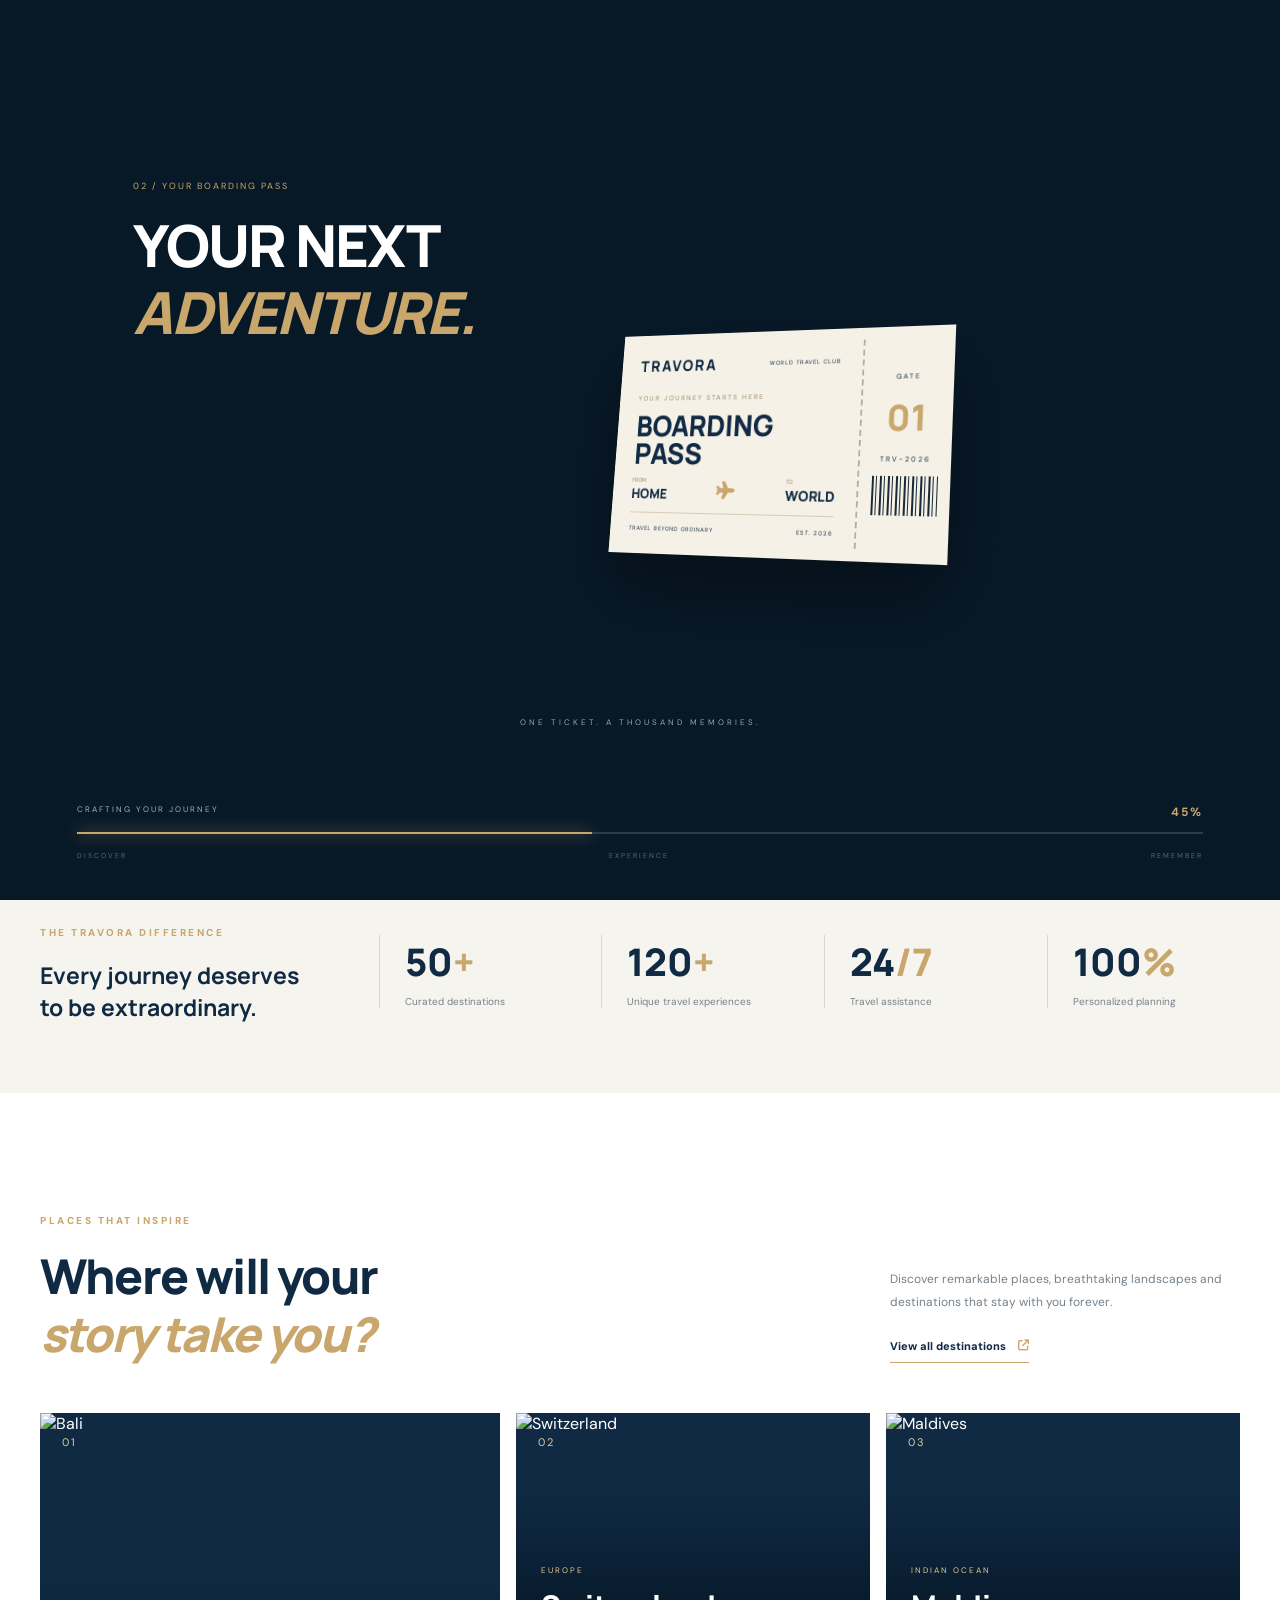
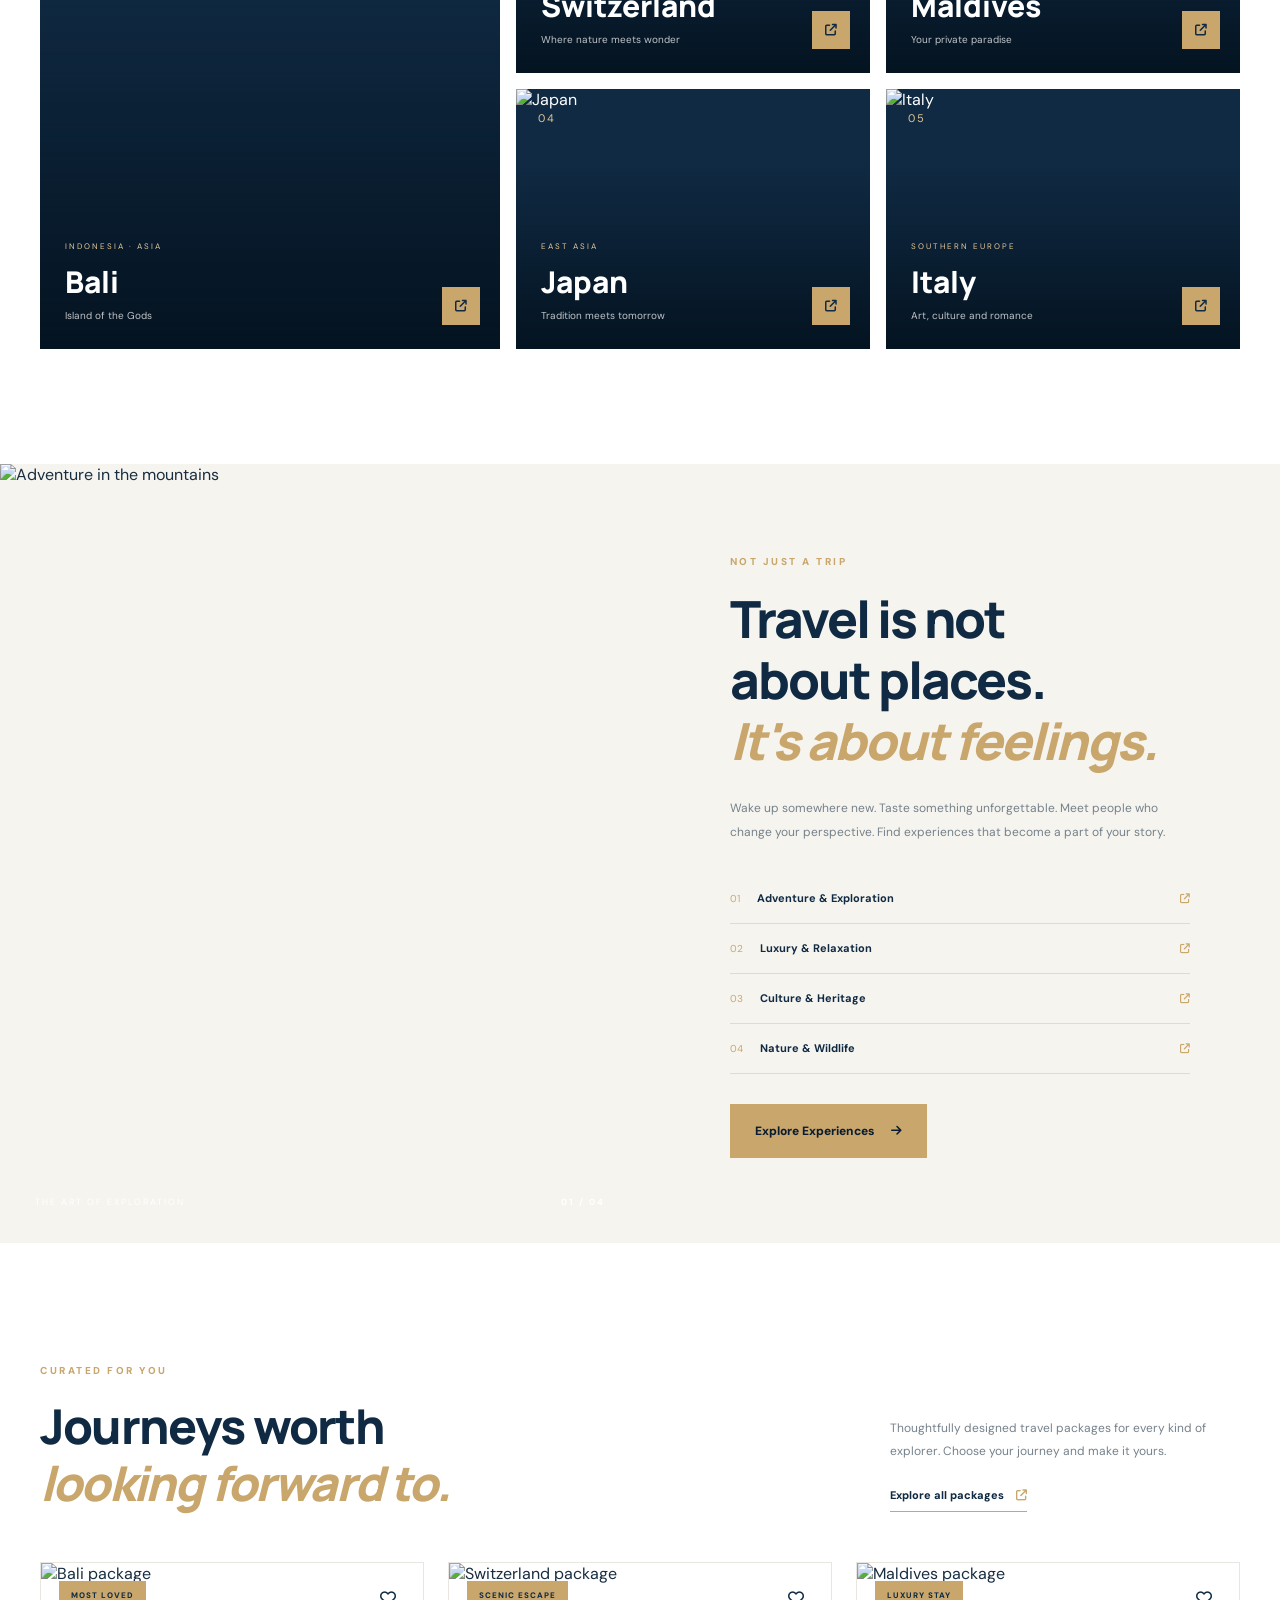
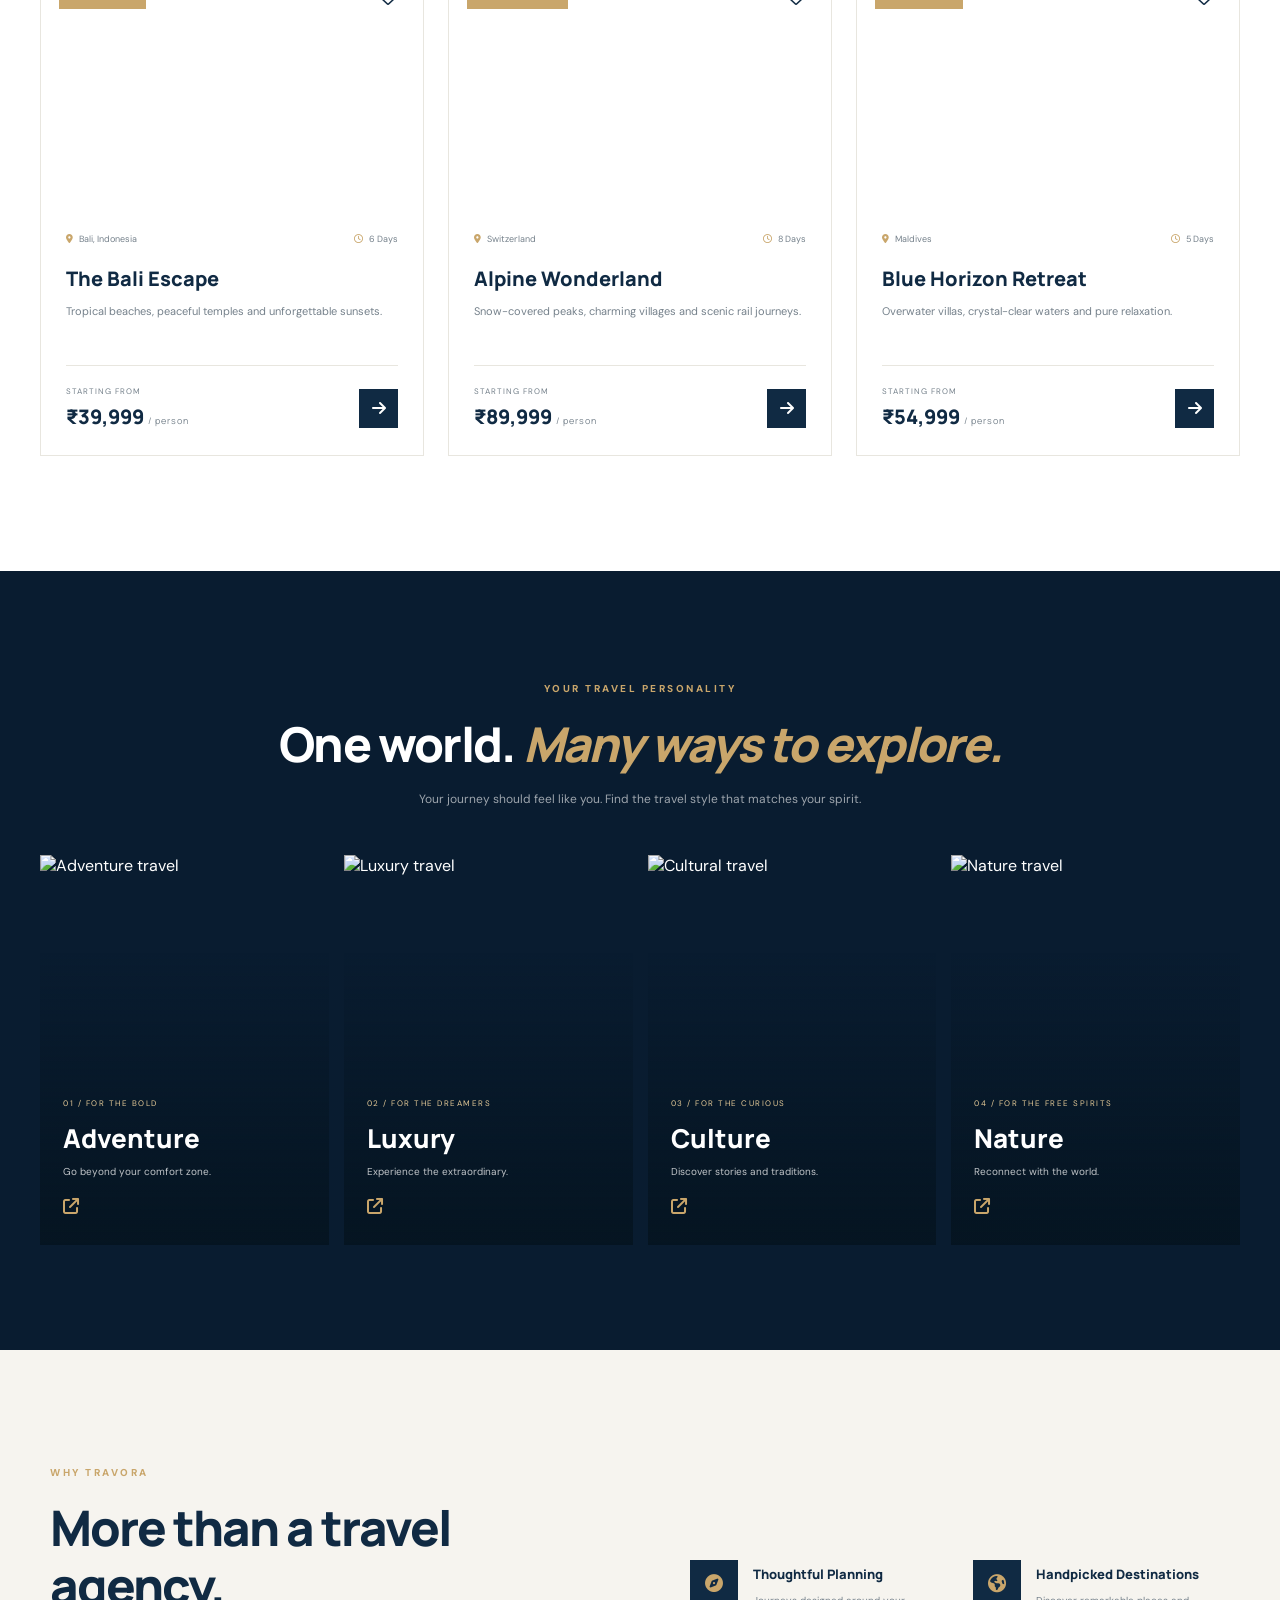
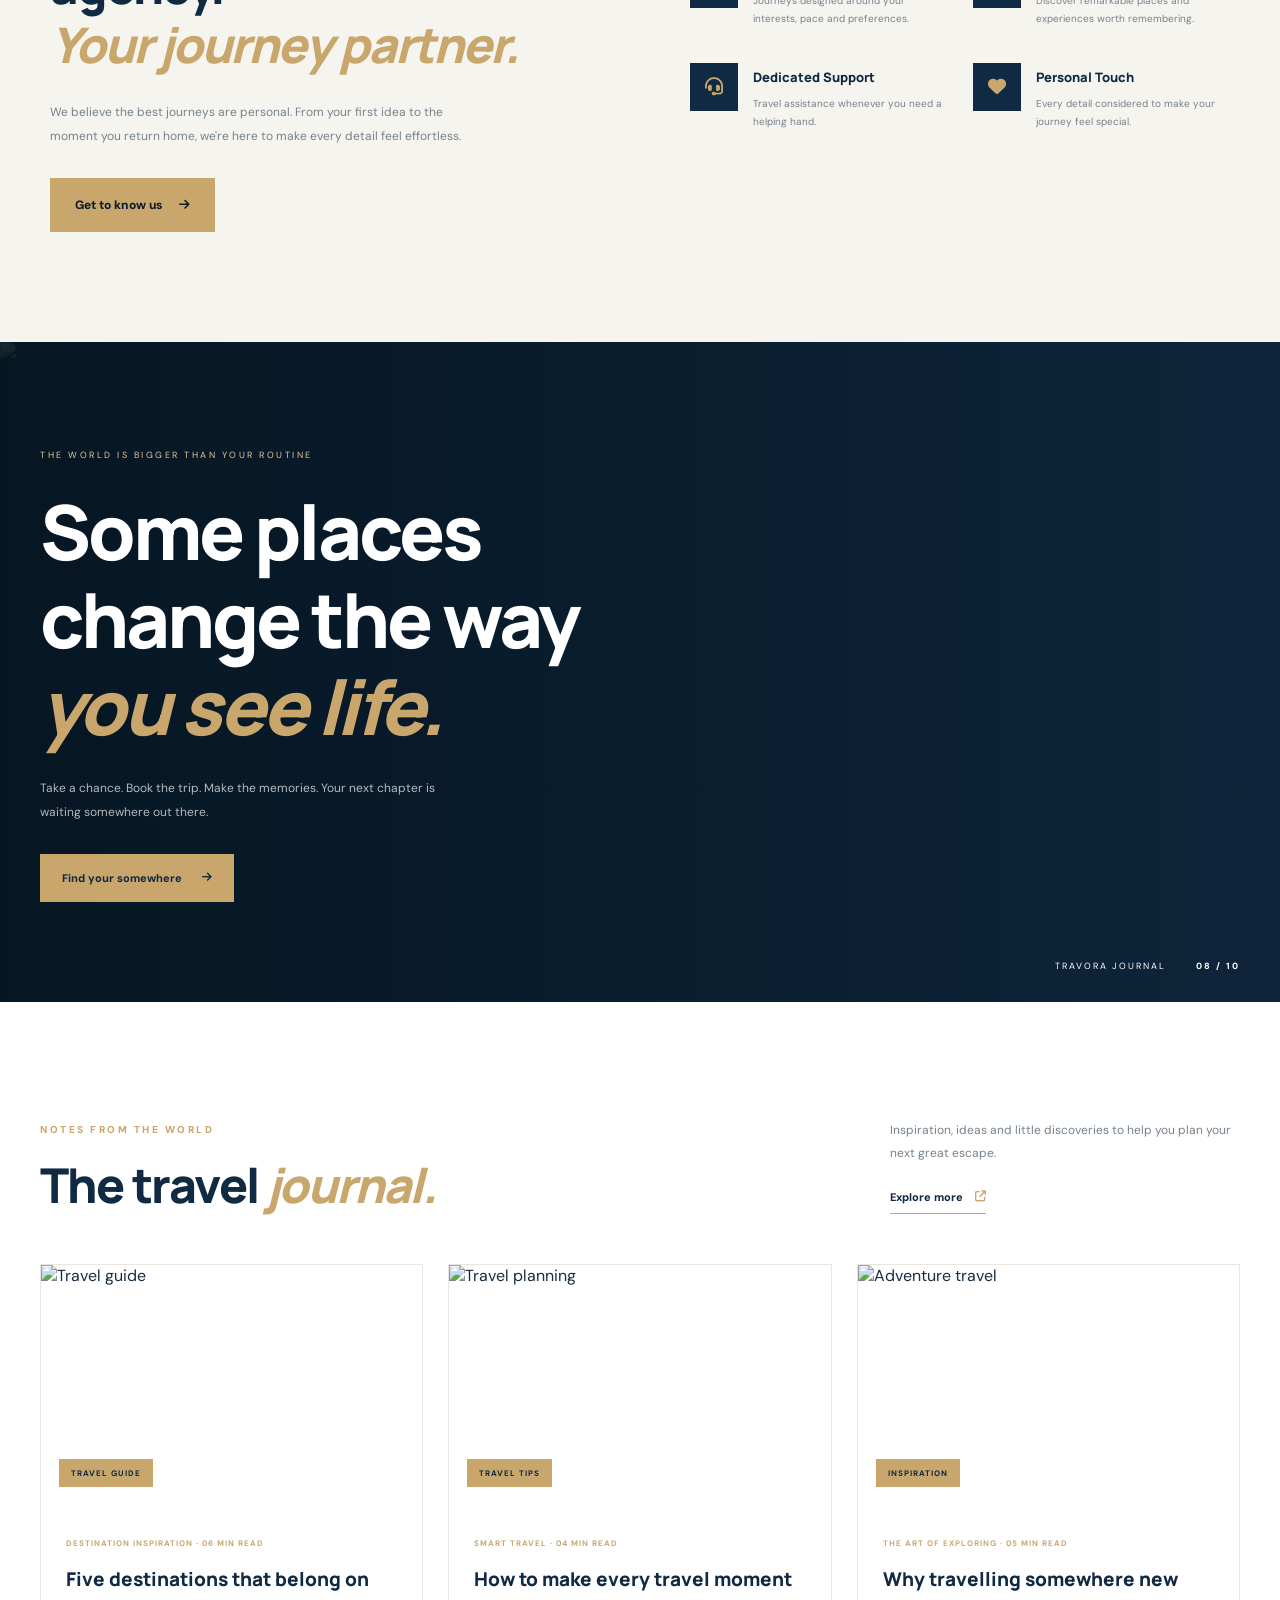
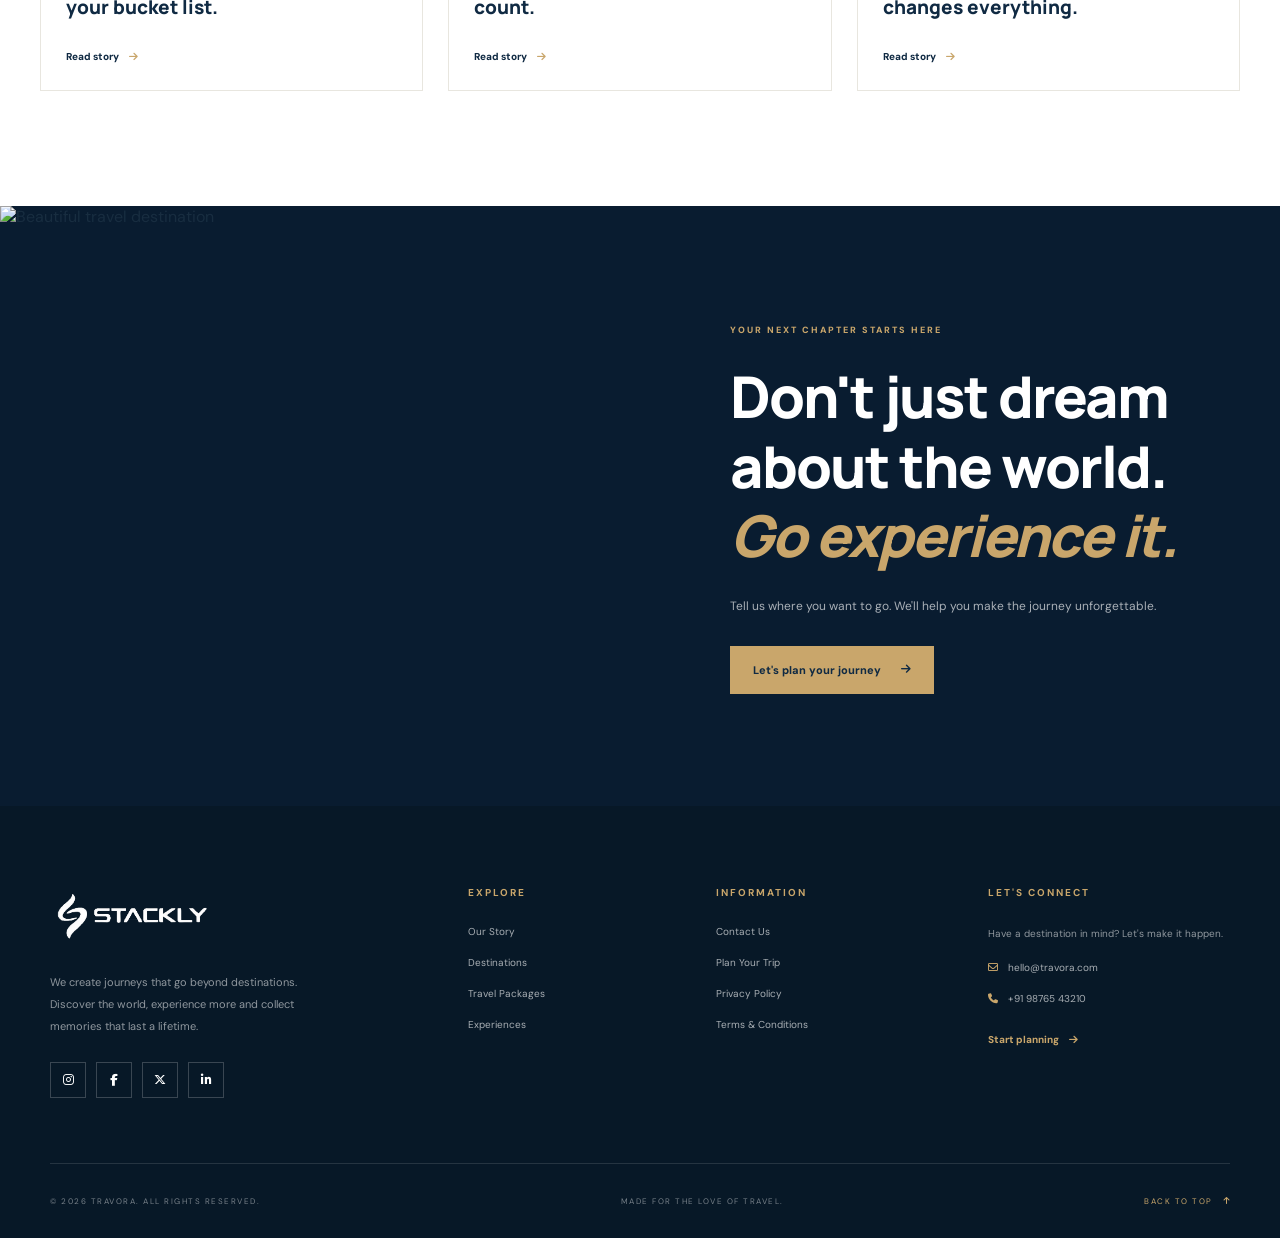
==== commit f7e3487a: "add" ====
--- a/index.html
+++ b/index.html
@@ -36,10 +36,7 @@
 
     <div class="travel-preloader-noise"></div>
 
-    <div class="travel-preloader-top">
-        <strong>TRAVORA</strong>
-        <span>TRAVEL BEYOND ORDINARY</span>
-    </div>
+   
 
     <div class="travel-preloader-stage">
 
@@ -239,15 +236,8 @@
     <div class="header-inner">
 
         <a href="index.html" class="brand">
-            <span class="brand-symbol">
-                <i class="fa-solid fa-earth-americas"></i>
-            </span>
-
-            <span class="brand-name">
-                TRAVORA
-                <small>TRAVEL BEYOND ORDINARY</small>
-            </span>
-        </a>
+    <img src="assets/logo.webp" alt="TRAVORA Logo" class="brand-logo">
+</a>
 
         <nav class="desktop-nav">
 
@@ -1301,16 +1291,9 @@
 
         <div class="footer-brand">
 
-            <a href="index.html" class="brand footer-logo">
-                <span class="brand-symbol">
-                    <i class="fa-solid fa-earth-americas"></i>
-                </span>
-
-                <span class="brand-name">
-                    TRAVORA
-                    <small>TRAVEL BEYOND ORDINARY</small>
-                </span>
-            </a>
+        <a href="index.html" class="brand footer-logo">
+    <img src="assets/logo.webp" alt="TRAVORA Logo" class="footer-brand-logo">
+</a>
 
             <p>
                 We create journeys that go beyond destinations.
@@ -1402,29 +1385,9 @@
 
 
         <!-- 3D DOOR VISUAL -->
-
-        <div class="login-door-scene" id="loginDoorScene">
-
-            <div class="login-door-frame">
-
-                <div class="login-door-left">
-                    <div class="door-brand">TRAVORA</div>
-                    <span class="door-handle"></span>
-                </div>
-
-                <div class="login-door-right">
-                    <div class="door-brand">WELCOME</div>
-                    <span class="door-handle"></span>
-                </div>
-
-            </div>
-
-            <div class="door-background">
-                <img src="assets/images/login-travel.jpg" alt="Travel landscape">
-            </div>
-
-        </div>
-
+      <div class="login-door-scene" id="loginDoorScene">
+    <img src="assets/images/login-travel.jpg" alt="Travel landscape" class="login-door-image">
+</div>
 
         <div class="login-form-area">
 
--- a/css/style.css
+++ b/css/style.css
@@ -1866,3 +1866,35 @@
 [hidden] {
     display: none !important;
 }
+
+
+
+.brand {
+    display: inline-flex;
+    align-items: center;
+    text-decoration: none;
+}
+
+.brand-logo {
+    width: 150px;
+    height: 55px;
+    object-fit: contain;
+    display: block;
+}
+
+
+.footer-brand-logo {
+    width: 160px;
+    height: 60px;
+    object-fit: contain;
+    display: block;
+}
+
+
+
+.login-door-image {
+    width: 100%;
+    height: 100%;
+    object-fit: cover;
+    display: block;
+}
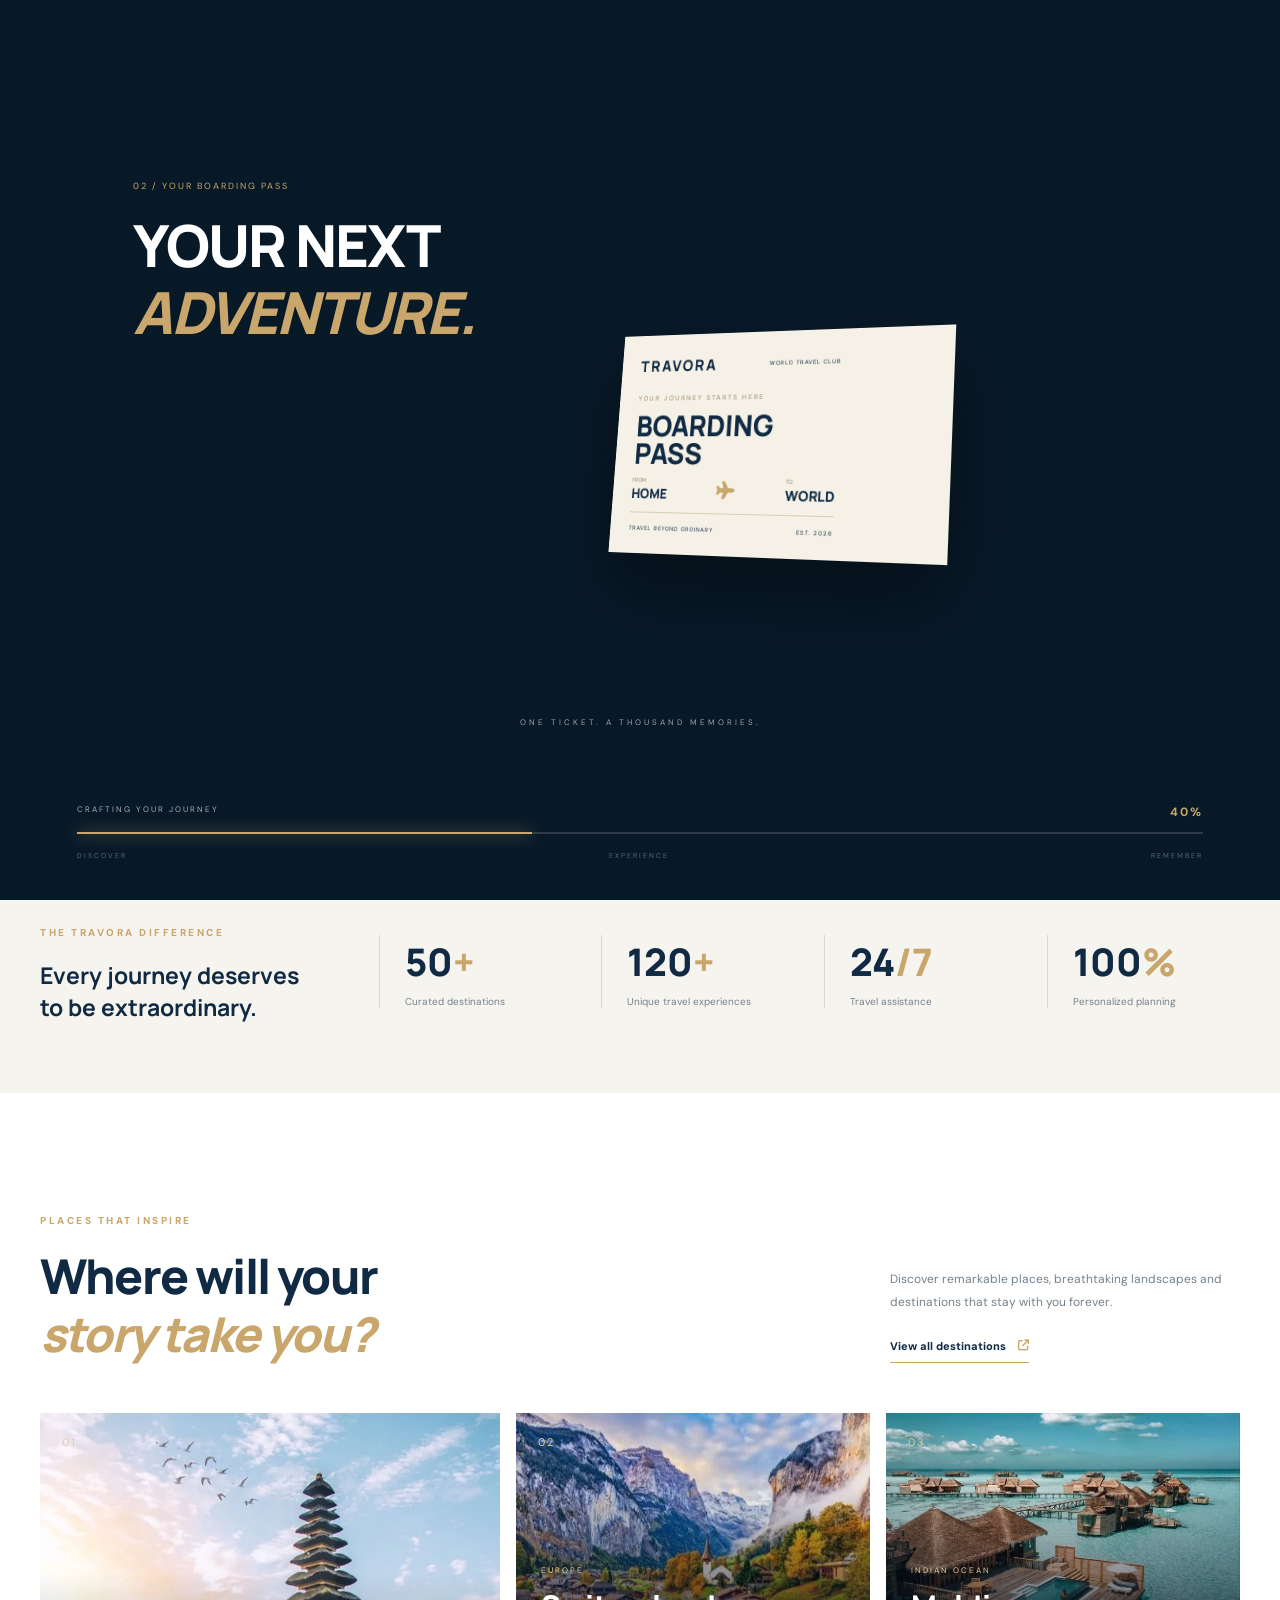
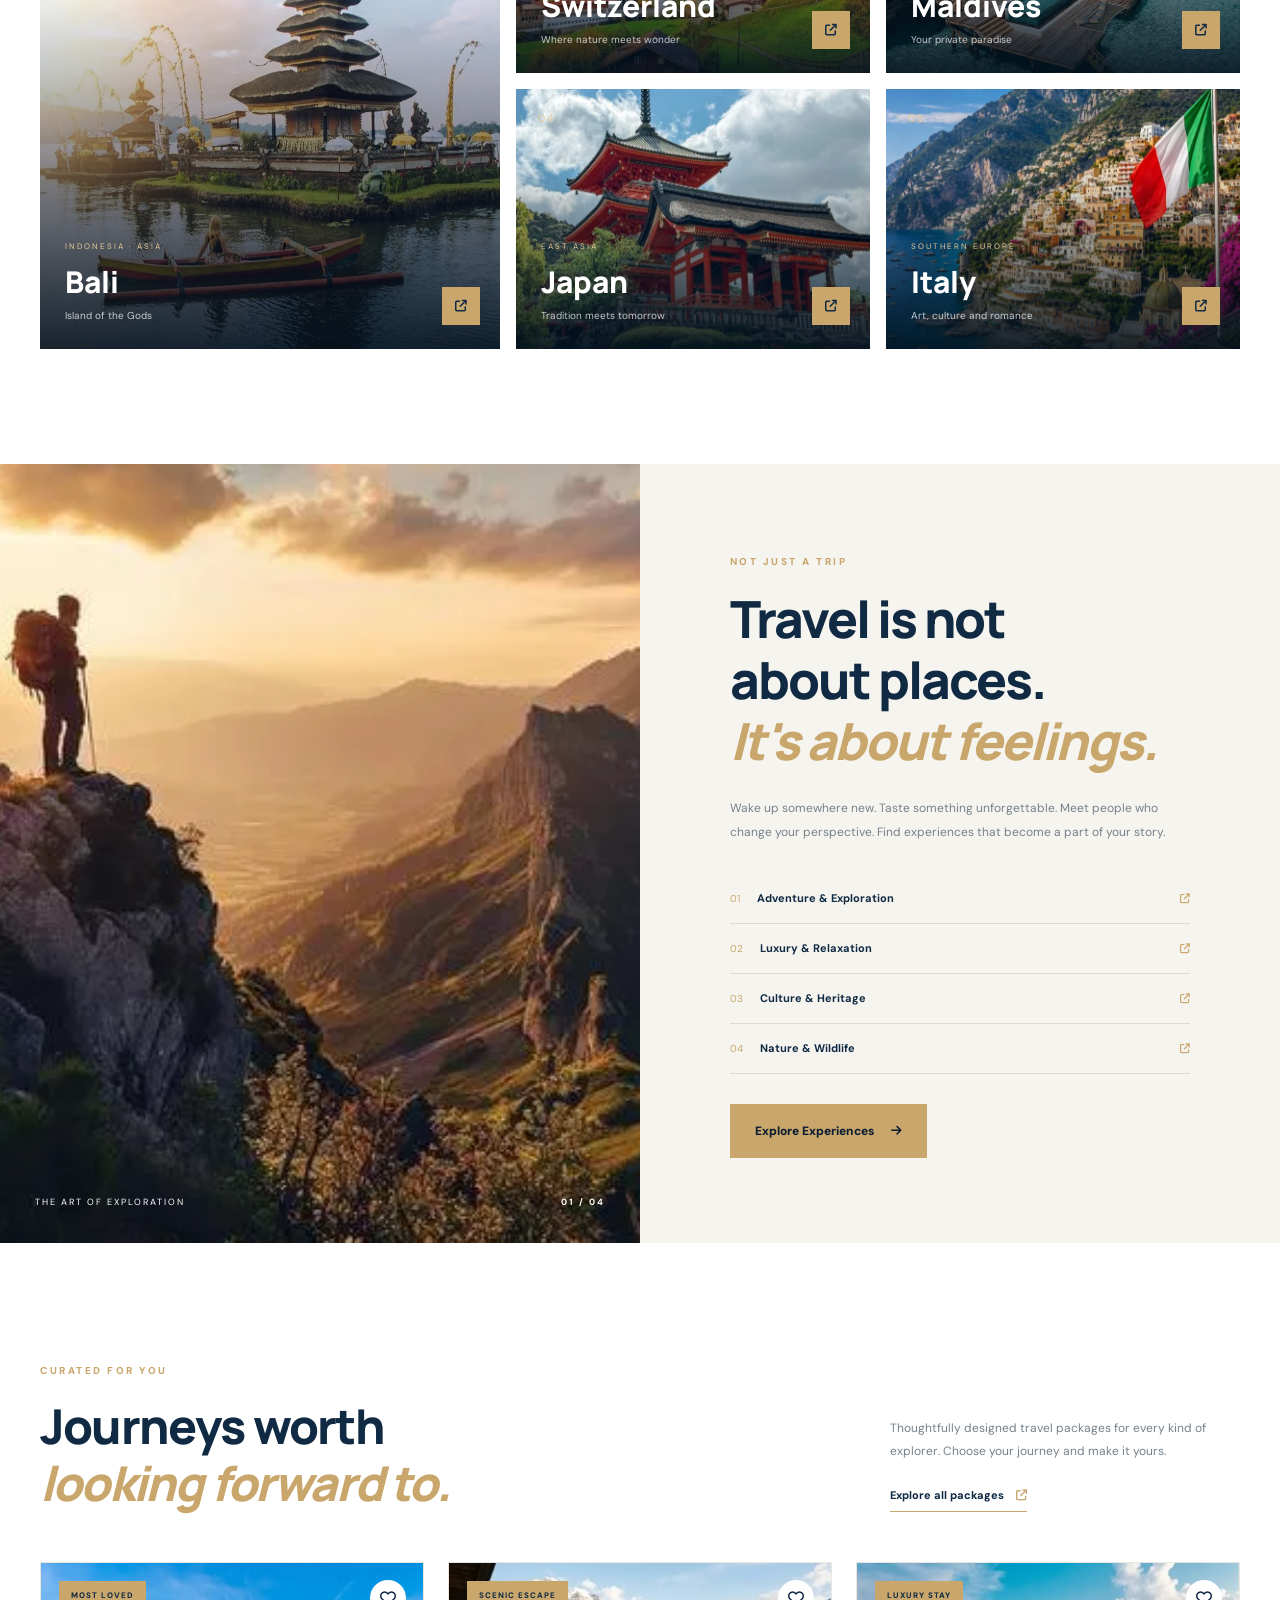
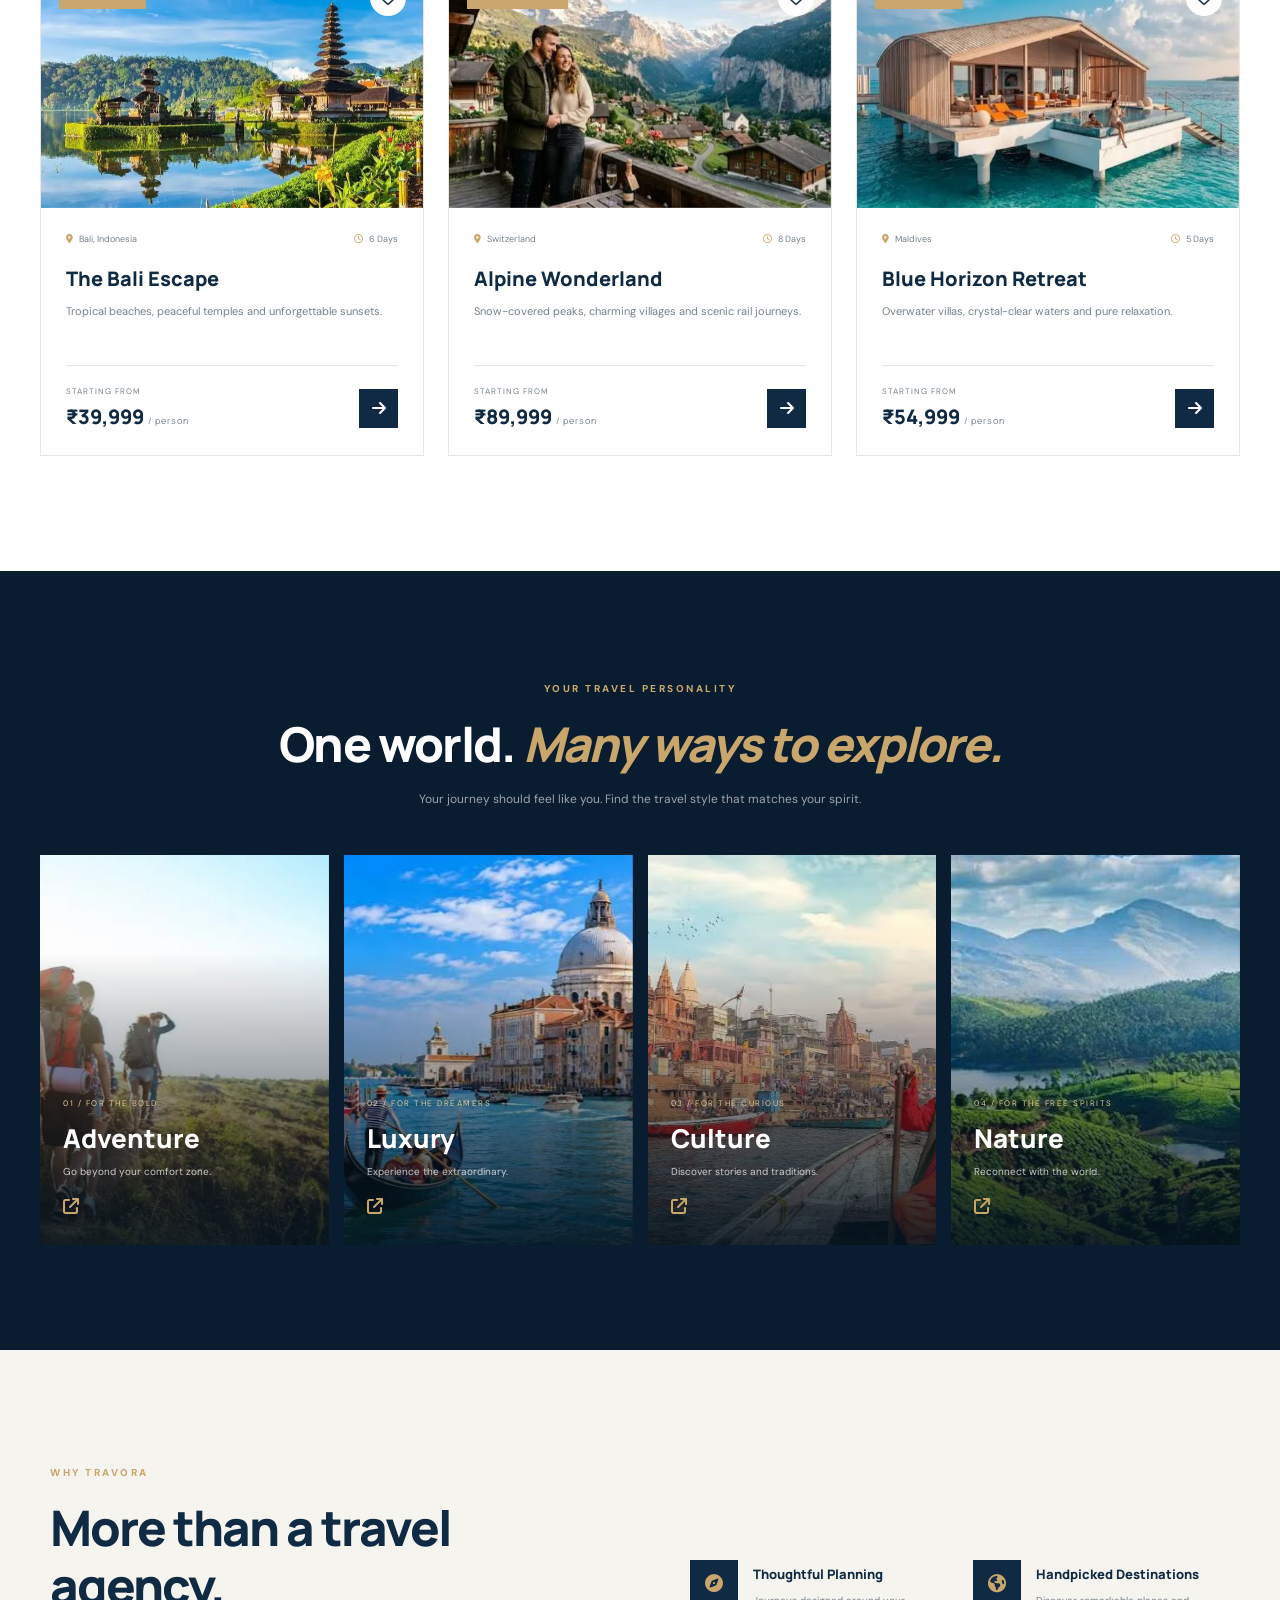
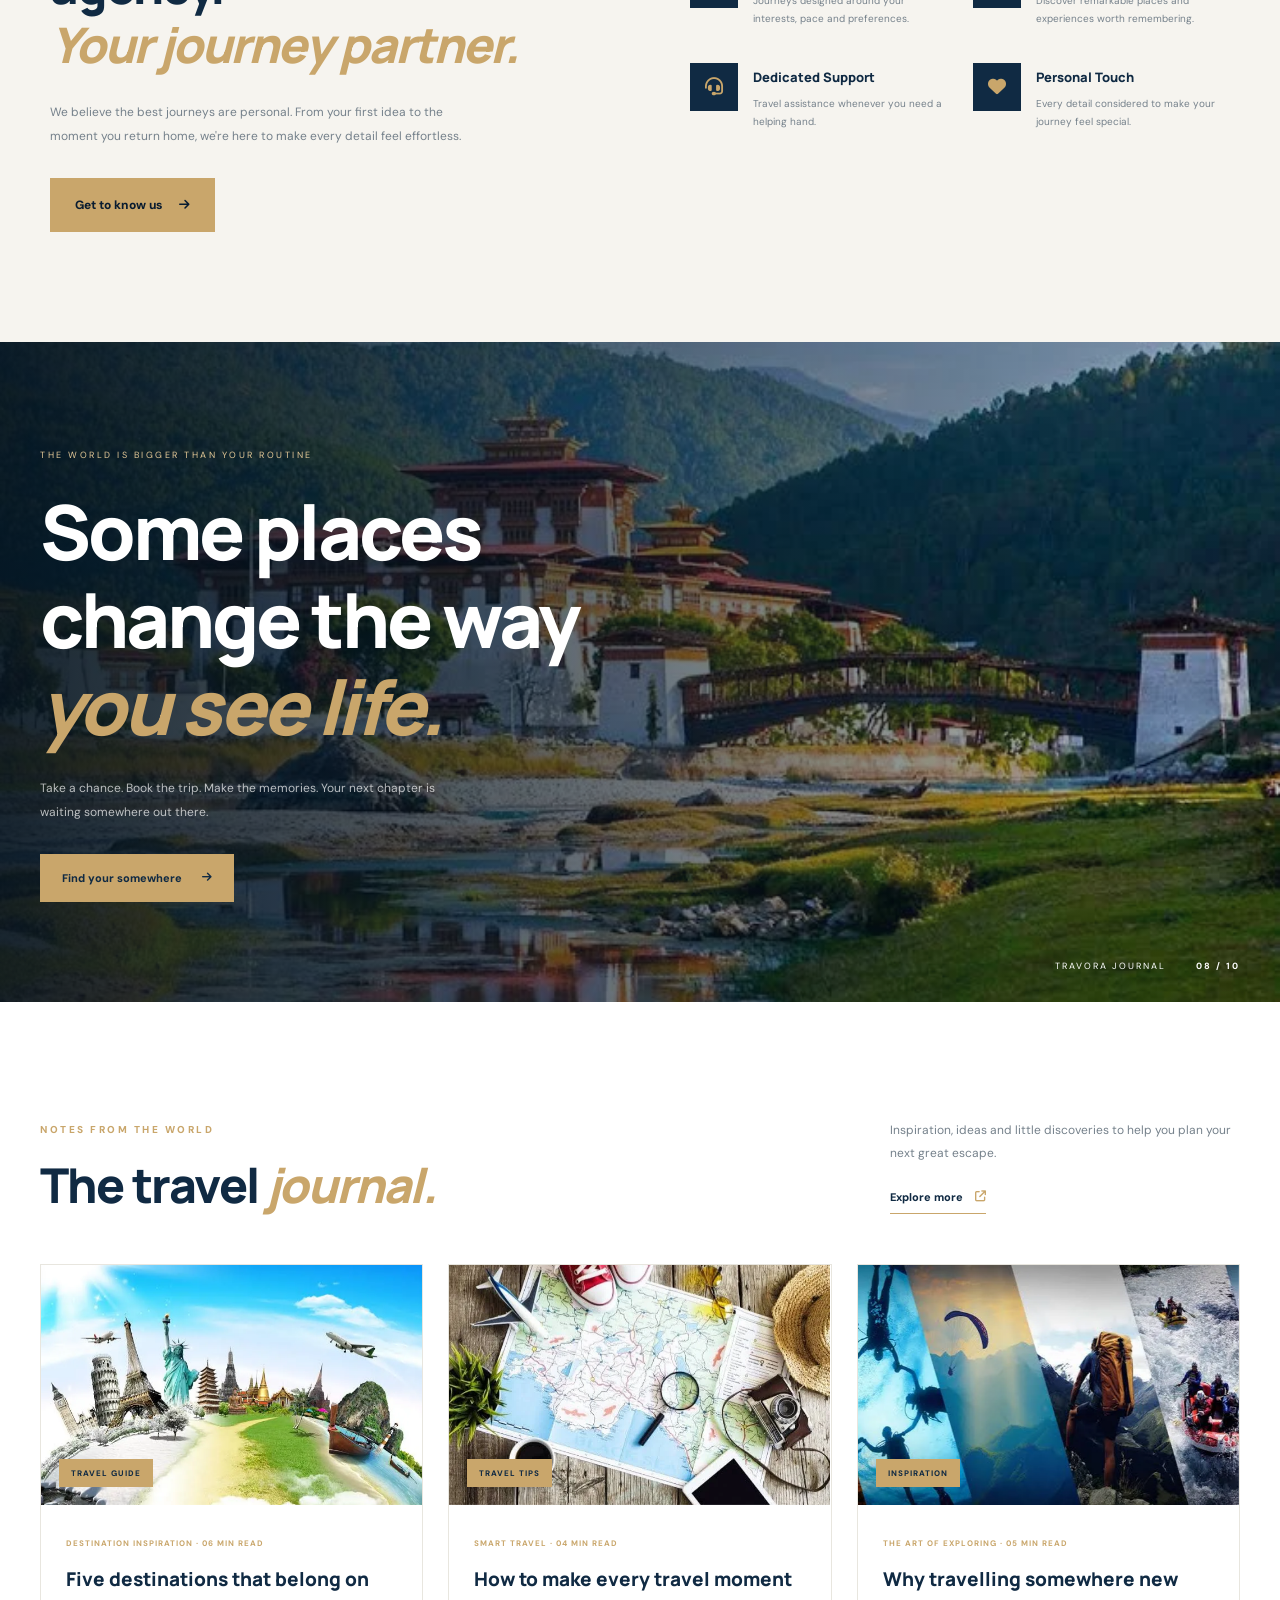
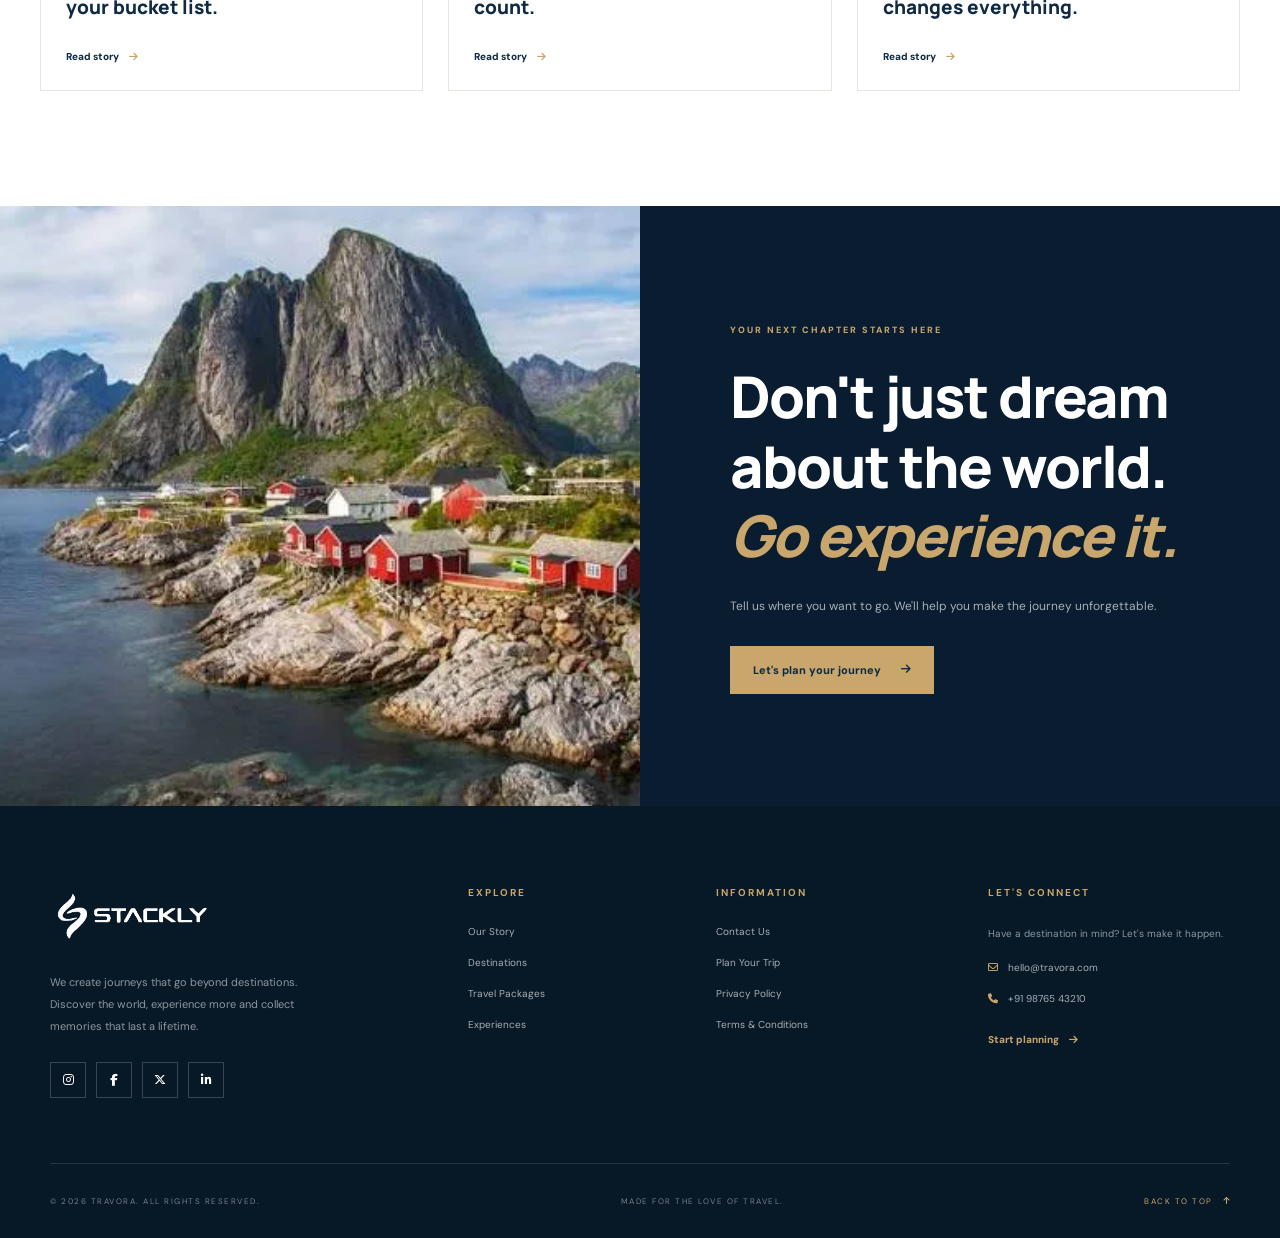
==== commit fc949bdb: "add" ====
--- a/index.html
+++ b/index.html
@@ -8,7 +8,7 @@
     <meta name="description" content="TRAVORA — Discover extraordinary destinations, curated journeys and unforgettable travel experiences.">
     <meta name="theme-color" content="#102A43">
 
-    <title>TRAVORA | Travel Beyond Ordinary</title>
+    <title>Home</title>
 
     <!-- GOOGLE FONTS -->
     <link rel="preconnect" href="https://fonts.googleapis.com">
@@ -353,12 +353,12 @@
 
             <div class="hero-buttons">
 
-                <a href="destinations.html" class="primary-btn">
+                <a href="404.html" class="primary-btn">
                     Explore Destinations
                     <i class="fa-solid fa-arrow-right"></i>
                 </a>
 
-                <a href="packages.html" class="secondary-btn">
+                <a href="404.html" class="secondary-btn">
                     <span><i class="fa-solid fa-play"></i></span>
                     Discover Packages
                 </a>
@@ -368,9 +368,9 @@
             <div class="hero-trust">
 
                 <div class="trust-avatars">
-                    <img src="assets/images/traveler-01.jpg" alt="Traveler">
-                    <img src="assets/images/traveler-02.jpg" alt="Traveler">
-                    <img src="assets/images/traveler-03.jpg" alt="Traveler">
+                    <img src="assets/Avatar.webp" alt="Traveler">
+                    <img src="assets/Avatar.webp" alt="Traveler">
+                    <img src="assets/Avatar.webp" alt="Traveler">
                     <span>+</span>
                 </div>
 
@@ -394,9 +394,9 @@
                          data-title="Discover places."
                          data-highlight="Collect moments."
                          data-description="Escape the ordinary and explore extraordinary destinations. Your next unforgettable journey starts with TRAVORA."
-                         data-background="assets/images/travel-01.jpg">
-
-                    <img src="assets/images/travel-01.jpg"
+                         data-background="assets/h1.webp">
+
+                    <img src="assets/h1.webp"
                          alt="Beautiful tropical destination">
 
                     <div class="slide-location">
@@ -410,9 +410,9 @@
                          data-title="Find your escape."
                          data-highlight="Feel the freedom."
                          data-description="From breathtaking mountains to peaceful coastlines, find the perfect place to reconnect with yourself."
-                         data-background="assets/images/travel-02.jpg">
-
-                    <img src="assets/images/travel-02.jpg"
+                         data-background="assets/h2.webp">
+
+                    <img src="assets/h2.webp"
                          alt="Mountain travel destination">
 
                     <div class="slide-location">
@@ -426,9 +426,9 @@
                          data-title="Chase horizons."
                          data-highlight="Live the story."
                          data-description="Discover hidden streets, rich cultures and unforgettable adventures around the globe."
-                         data-background="assets/images/travel-03.jpg">
-
-                    <img src="assets/images/travel-03.jpg"
+                         data-background="assets/h3.webp">
+
+                    <img src="assets/h3.webp"
                          alt="European city destination">
 
                     <div class="slide-location">
@@ -442,9 +442,9 @@
                          data-title="Beyond the map."
                          data-highlight="Into adventure."
                          data-description="Take the road less travelled and experience the beauty of destinations you've only dreamed about."
-                         data-background="assets/images/travel-04.jpg">
-
-                    <img src="assets/images/travel-04.jpg"
+                         data-background="assets/h4.webp">
+
+                    <img src="assets/h4.webp"
                          alt="Adventure travel destination">
 
                     <div class="slide-location">
@@ -458,9 +458,9 @@
                          data-title="Make every trip."
                          data-highlight="A beautiful story."
                          data-description="Let every sunrise, every journey and every new destination become a memory worth keeping."
-                         data-background="assets/images/travel-05.jpg">
-
-                    <img src="assets/images/travel-05.jpg"
+                         data-background="assets/h5.webp">
+
+                    <img src="assets/h5.webp"
                          alt="Beautiful coastal destination">
 
                     <div class="slide-location">
@@ -601,7 +601,7 @@
                     and destinations that stay with you forever.
                 </p>
 
-                <a href="destinations.html" class="text-link">
+                <a href="404.html" class="text-link">
                     View all destinations
                     <i class="fa-solid fa-arrow-up-right-from-square"></i>
                 </a>
@@ -612,9 +612,9 @@
 
         <div class="destination-grid">
 
-            <a href="destinations.html" class="destination-card destination-large reveal">
-
-                <img src="assets/images/destination-bali.jpg" alt="Bali">
+            <a href="404.html" class="destination-card destination-large reveal">
+
+                <img src="assets/h6.webp" alt="Bali">
 
                 <div class="destination-number">01</div>
 
@@ -631,9 +631,9 @@
             </a>
 
 
-            <a href="destinations.html" class="destination-card reveal">
-
-                <img src="assets/images/destination-switzerland.jpg" alt="Switzerland">
+            <a href="404.html" class="destination-card reveal">
+
+                <img src="assets/h7.webp" alt="Switzerland">
 
                 <div class="destination-number">02</div>
 
@@ -650,9 +650,9 @@
             </a>
 
 
-            <a href="destinations.html" class="destination-card reveal">
-
-                <img src="assets/images/destination-maldives.jpg" alt="Maldives">
+            <a href="404.html" class="destination-card reveal">
+
+                <img src="assets/h8.webp" alt="Maldives">
 
                 <div class="destination-number">03</div>
 
@@ -669,9 +669,9 @@
             </a>
 
 
-            <a href="destinations.html" class="destination-card reveal">
-
-                <img src="assets/images/destination-japan.jpg" alt="Japan">
+            <a href="404.html" class="destination-card reveal">
+
+                <img src="assets/h9.webp" alt="Japan">
 
                 <div class="destination-number">04</div>
 
@@ -688,9 +688,9 @@
             </a>
 
 
-            <a href="destinations.html" class="destination-card reveal">
-
-                <img src="assets/images/destination-italy.jpg" alt="Italy">
+            <a href="404.html" class="destination-card reveal">
+
+                <img src="assets/h10.webp" alt="Italy">
 
                 <div class="destination-number">05</div>
 
@@ -721,7 +721,7 @@
 
     <div class="experience-image reveal-left">
 
-        <img src="assets/images/experience-adventure.jpg"
+        <img src="assets/h14.webp"
              alt="Adventure in the mountains">
 
         <div class="experience-image-label">
@@ -772,7 +772,7 @@
 
         </div>
 
-        <a href="experiences.html" class="primary-btn">
+        <a href="404.html" class="primary-btn">
             Explore Experiences
             <i class="fa-solid fa-arrow-right"></i>
         </a>
@@ -803,7 +803,7 @@
                     of explorer. Choose your journey and make it yours.
                 </p>
 
-                <a href="packages.html" class="text-link">
+                <a href="404.html" class="text-link">
                     Explore all packages
                     <i class="fa-solid fa-arrow-up-right-from-square"></i>
                 </a>
@@ -818,7 +818,7 @@
 
                 <div class="package-image">
 
-                    <img src="assets/images/package-bali.jpg" alt="Bali package">
+                    <img src="assets/h11.webp" alt="Bali package">
 
                     <span class="package-tag">MOST LOVED</span>
 
@@ -847,7 +847,7 @@
                             <strong>₹39,999 <small>/ person</small></strong>
                         </div>
 
-                        <a href="packages.html" aria-label="Explore Bali package">
+                        <a href="404.html" aria-label="Explore Bali package">
                             <i class="fa-solid fa-arrow-right"></i>
                         </a>
                     </div>
@@ -861,7 +861,7 @@
 
                 <div class="package-image">
 
-                    <img src="assets/images/package-switzerland.jpg" alt="Switzerland package">
+                    <img src="assets/h12.webp" alt="Switzerland package">
 
                     <span class="package-tag">SCENIC ESCAPE</span>
 
@@ -890,7 +890,7 @@
                             <strong>₹89,999 <small>/ person</small></strong>
                         </div>
 
-                        <a href="packages.html" aria-label="Explore Switzerland package">
+                        <a href="404.html" aria-label="Explore Switzerland package">
                             <i class="fa-solid fa-arrow-right"></i>
                         </a>
                     </div>
@@ -904,7 +904,7 @@
 
                 <div class="package-image">
 
-                    <img src="assets/images/package-maldives.jpg" alt="Maldives package">
+                    <img src="assets/h13.webp" alt="Maldives package">
 
                     <span class="package-tag">LUXURY STAY</span>
 
@@ -933,7 +933,7 @@
                             <strong>₹54,999 <small>/ person</small></strong>
                         </div>
 
-                        <a href="packages.html" aria-label="Explore Maldives package">
+                        <a href="404.html" aria-label="Explore Maldives package">
                             <i class="fa-solid fa-arrow-right"></i>
                         </a>
                     </div>
@@ -969,9 +969,9 @@
 
         <div class="travel-style-grid">
 
-            <a href="experiences.html" class="style-card reveal">
-
-                <img src="assets/images/style-adventure.jpg" alt="Adventure travel">
+            <a href="404.html" class="style-card reveal">
+
+                <img src="assets/h15.webp" alt="Adventure travel">
 
                 <div class="style-card-content">
                     <span>01 / FOR THE BOLD</span>
@@ -983,9 +983,9 @@
             </a>
 
 
-            <a href="experiences.html" class="style-card reveal">
-
-                <img src="assets/images/style-luxury.jpg" alt="Luxury travel">
+            <a href="404.html" class="style-card reveal">
+
+                <img src="assets/h16.webp" alt="Luxury travel">
 
                 <div class="style-card-content">
                     <span>02 / FOR THE DREAMERS</span>
@@ -997,9 +997,9 @@
             </a>
 
 
-            <a href="experiences.html" class="style-card reveal">
-
-                <img src="assets/images/style-culture.jpg" alt="Cultural travel">
+            <a href="404.html" class="style-card reveal">
+
+                <img src="assets/h17.webp" alt="Cultural travel">
 
                 <div class="style-card-content">
                     <span>03 / FOR THE CURIOUS</span>
@@ -1011,9 +1011,9 @@
             </a>
 
 
-            <a href="experiences.html" class="style-card reveal">
-
-                <img src="assets/images/style-nature.jpg" alt="Nature travel">
+            <a href="404.html" class="style-card reveal">
+
+                <img src="assets/h18.webp" alt="Nature travel">
 
                 <div class="style-card-content">
                     <span>04 / FOR THE FREE SPIRITS</span>
@@ -1051,7 +1051,7 @@
                 every detail feel effortless.
             </p>
 
-            <a href="about.html" class="primary-btn">
+            <a href="404.html" class="primary-btn">
                 Get to know us
                 <i class="fa-solid fa-arrow-right"></i>
             </a>
@@ -1123,7 +1123,7 @@
 
     <div class="inspiration-image">
 
-        <img src="assets/images/travel-inspiration.jpg"
+        <img src="assets/h19.webp"
              alt="Traveler enjoying a beautiful landscape">
 
         <div class="inspiration-overlay"></div>
@@ -1139,7 +1139,7 @@
                 Your next chapter is waiting somewhere out there.
             </p>
 
-            <a href="destinations.html" class="inspiration-btn">
+            <a href="404.html" class="inspiration-btn">
                 Find your somewhere
                 <i class="fa-solid fa-arrow-right"></i>
             </a>
@@ -1177,7 +1177,7 @@
                     you plan your next great escape.
                 </p>
 
-                <a href="experiences.html" class="text-link">
+                <a href="404.html" class="text-link">
                     Explore more
                     <i class="fa-solid fa-arrow-up-right-from-square"></i>
                 </a>
@@ -1190,15 +1190,15 @@
 
             <article class="journal-card reveal">
 
-                <a href="experiences.html" class="journal-image">
-                    <img src="assets/images/journal-01.jpg" alt="Travel guide">
+                <a href="404.html" class="journal-image">
+                    <img src="assets/h20.webp" alt="Travel guide">
                     <span>TRAVEL GUIDE</span>
                 </a>
 
                 <div class="journal-details">
                     <small>DESTINATION INSPIRATION · 06 MIN READ</small>
                     <h3>Five destinations that belong on your bucket list.</h3>
-                    <a href="experiences.html">
+                    <a href="404.html">
                         Read story <i class="fa-solid fa-arrow-right"></i>
                     </a>
                 </div>
@@ -1208,15 +1208,15 @@
 
             <article class="journal-card reveal">
 
-                <a href="experiences.html" class="journal-image">
-                    <img src="assets/images/journal-02.jpg" alt="Travel planning">
+                <a href="404.html" class="journal-image">
+                    <img src="assets/h21.webp" alt="Travel planning">
                     <span>TRAVEL TIPS</span>
                 </a>
 
                 <div class="journal-details">
                     <small>SMART TRAVEL · 04 MIN READ</small>
                     <h3>How to make every travel moment count.</h3>
-                    <a href="experiences.html">
+                    <a href="404.html">
                         Read story <i class="fa-solid fa-arrow-right"></i>
                     </a>
                 </div>
@@ -1226,15 +1226,15 @@
 
             <article class="journal-card reveal">
 
-                <a href="experiences.html" class="journal-image">
-                    <img src="assets/images/journal-03.jpg" alt="Adventure travel">
+                <a href="404.html" class="journal-image">
+                    <img src="assets/h22.webp" alt="Adventure travel">
                     <span>INSPIRATION</span>
                 </a>
 
                 <div class="journal-details">
                     <small>THE ART OF EXPLORING · 05 MIN READ</small>
                     <h3>Why travelling somewhere new changes everything.</h3>
-                    <a href="experiences.html">
+                    <a href="404.html">
                         Read story <i class="fa-solid fa-arrow-right"></i>
                     </a>
                 </div>
@@ -1255,7 +1255,7 @@
 <section class="final-cta-section">
 
     <div class="cta-image">
-        <img src="assets/images/cta-travel.jpg" alt="Beautiful travel destination">
+        <img src="assets/h23.webp" alt="Beautiful travel destination">
     </div>
 
     <div class="cta-content reveal">
@@ -1269,7 +1269,7 @@
             the journey unforgettable.
         </p>
 
-        <a href="contact.html" class="cta-button">
+        <a href="404.html" class="cta-button">
             Let's plan your journey
             <i class="fa-solid fa-arrow-right"></i>
         </a>
